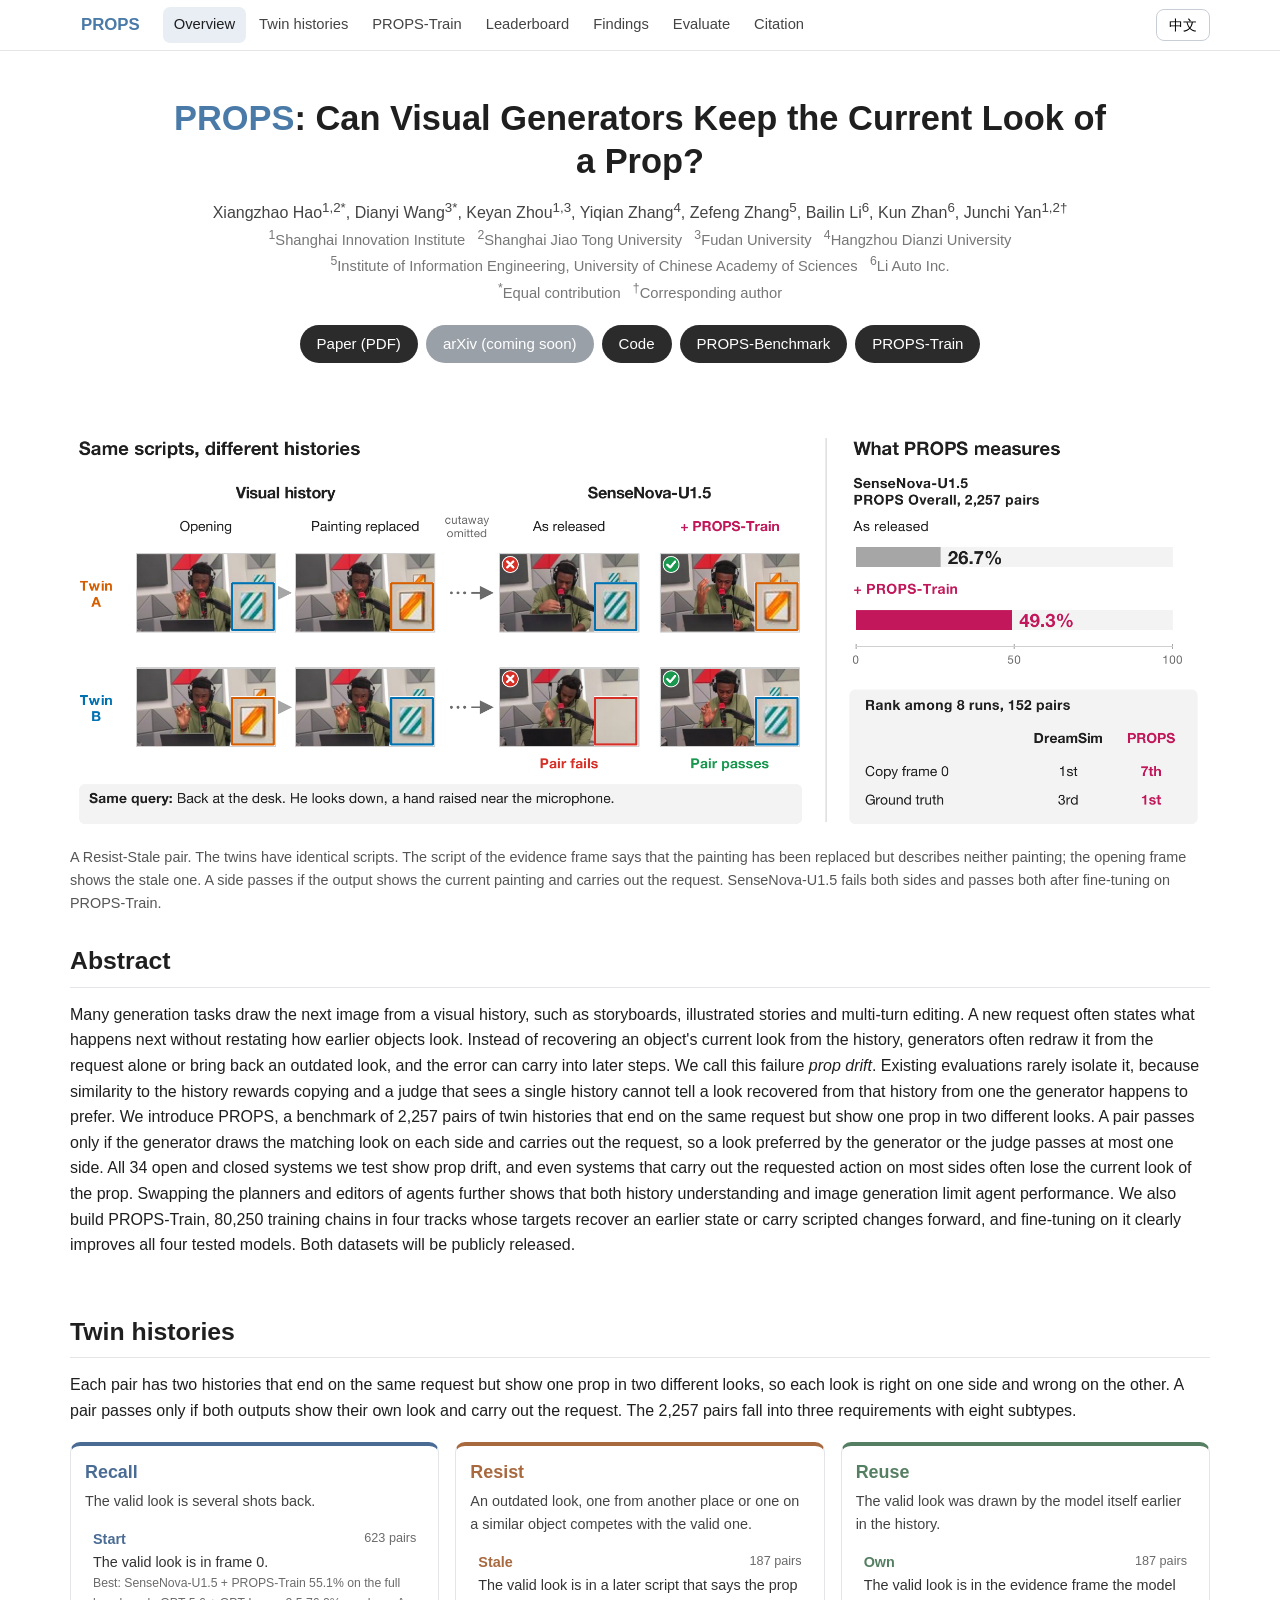
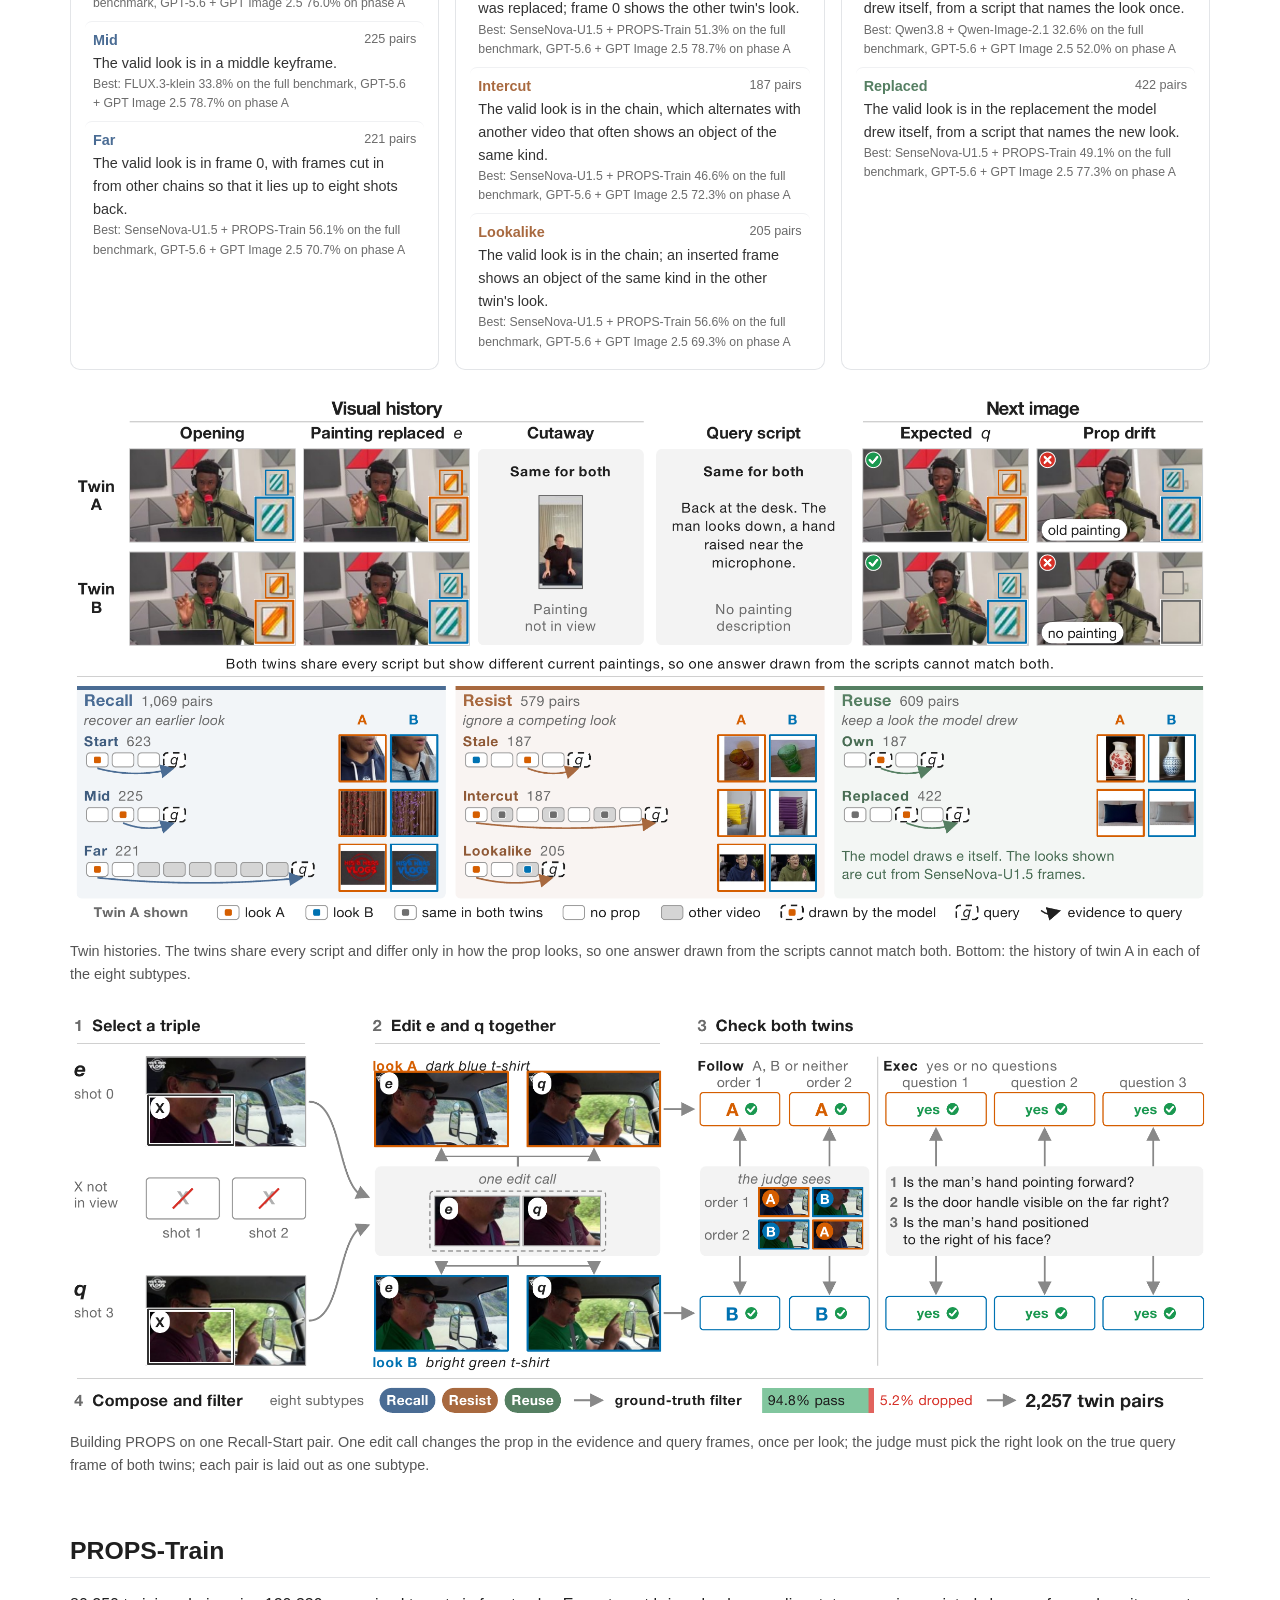
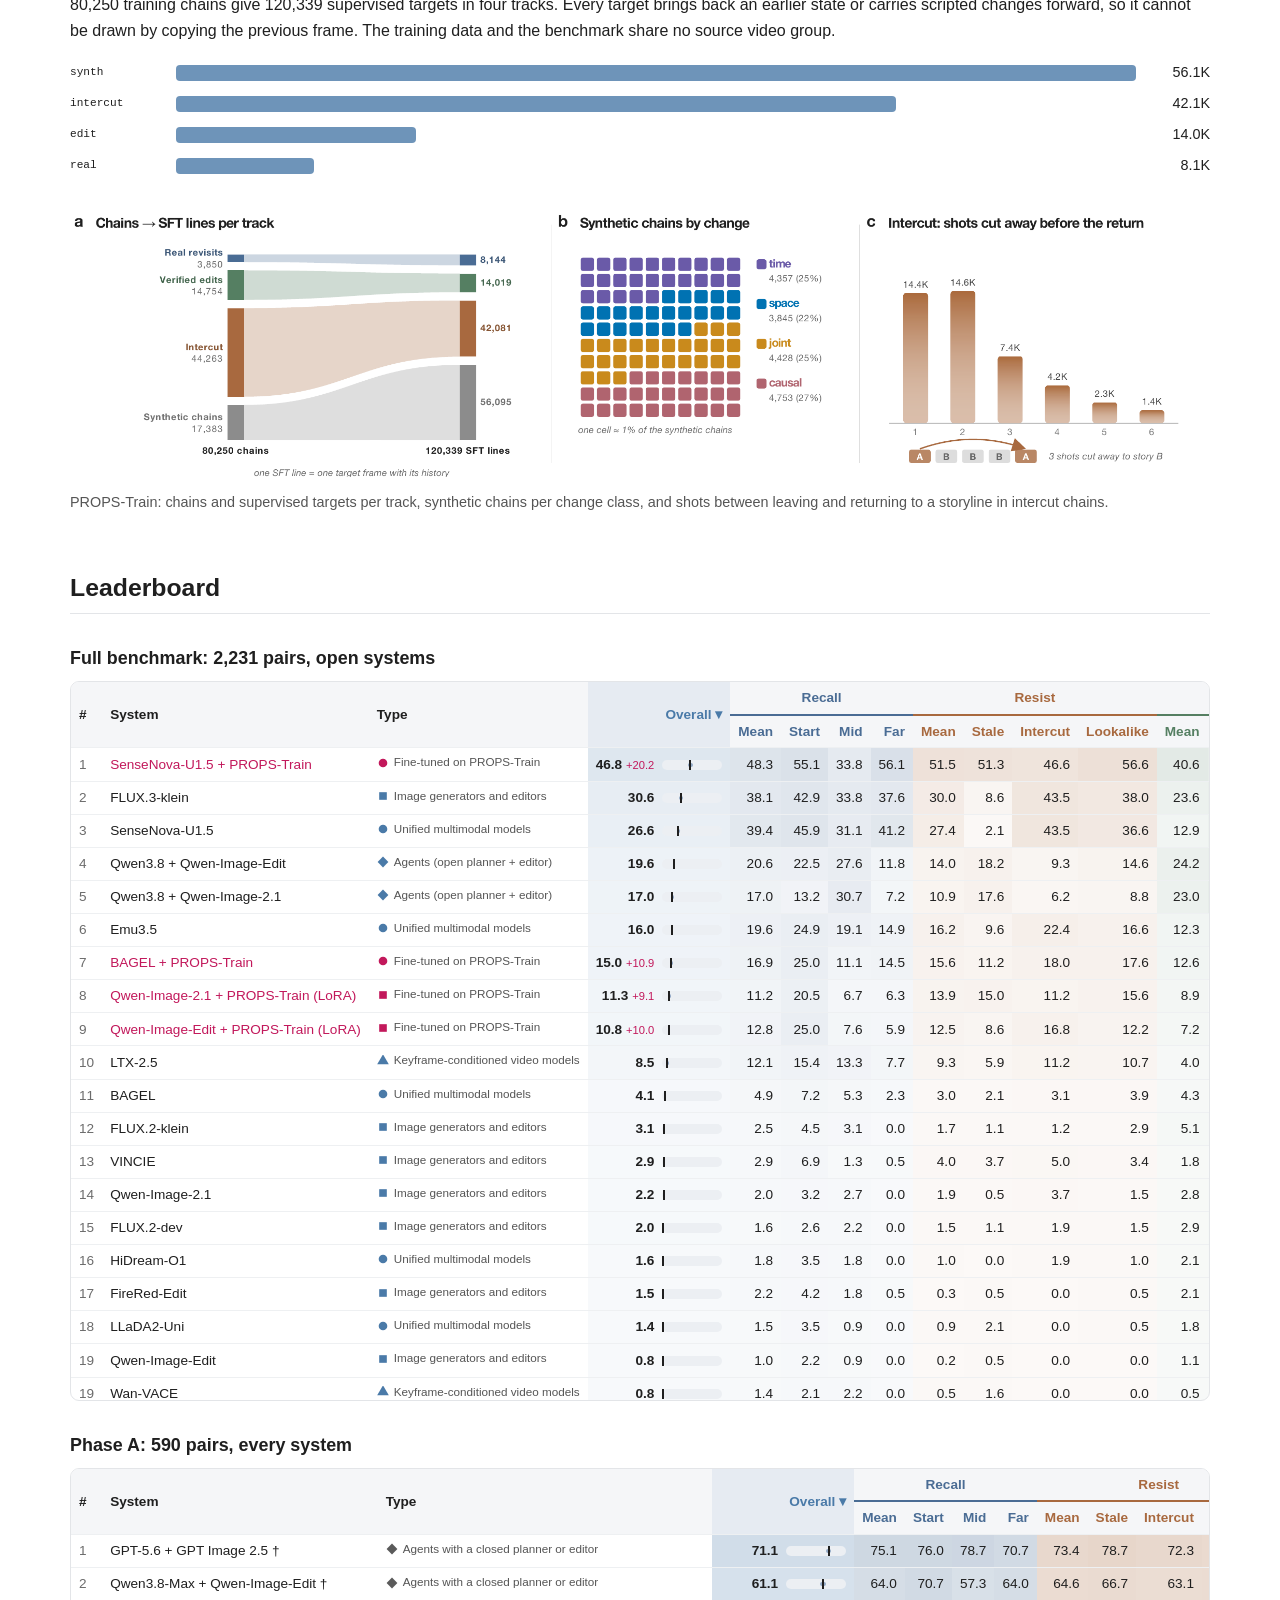
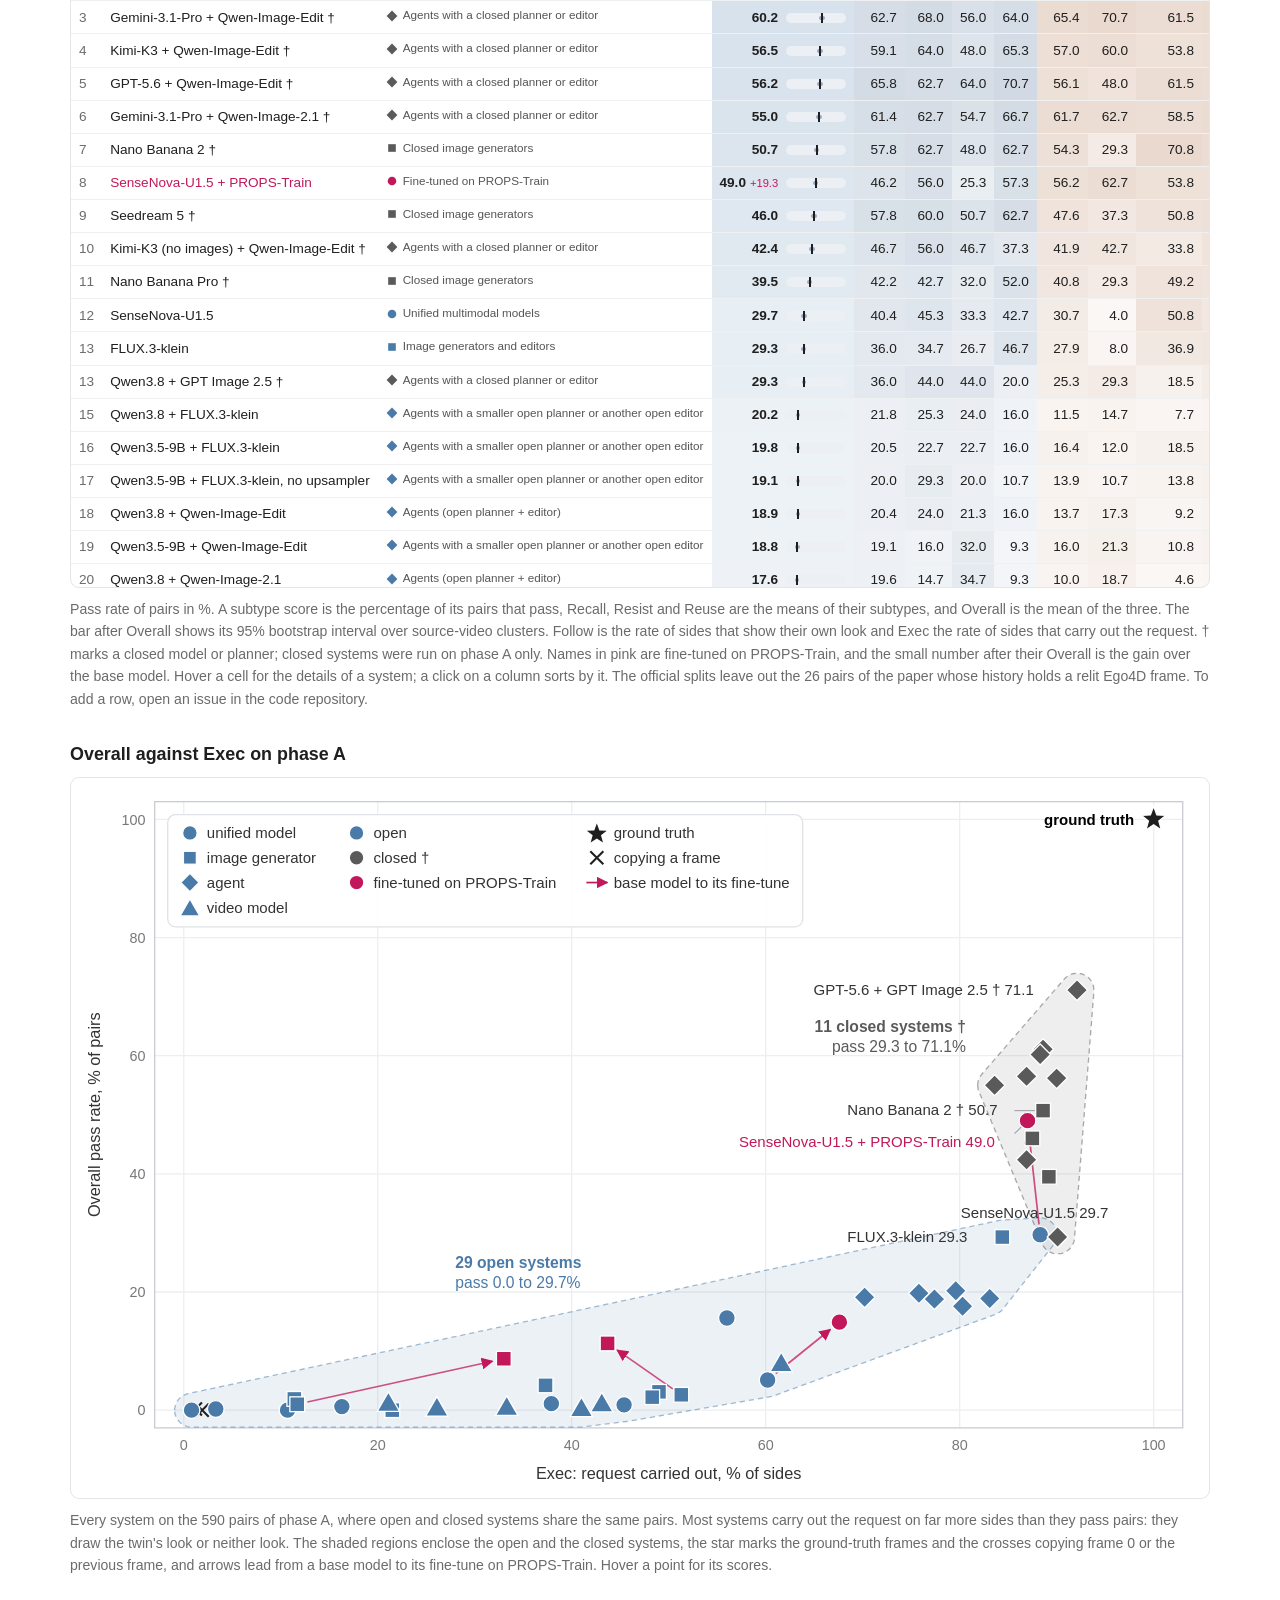
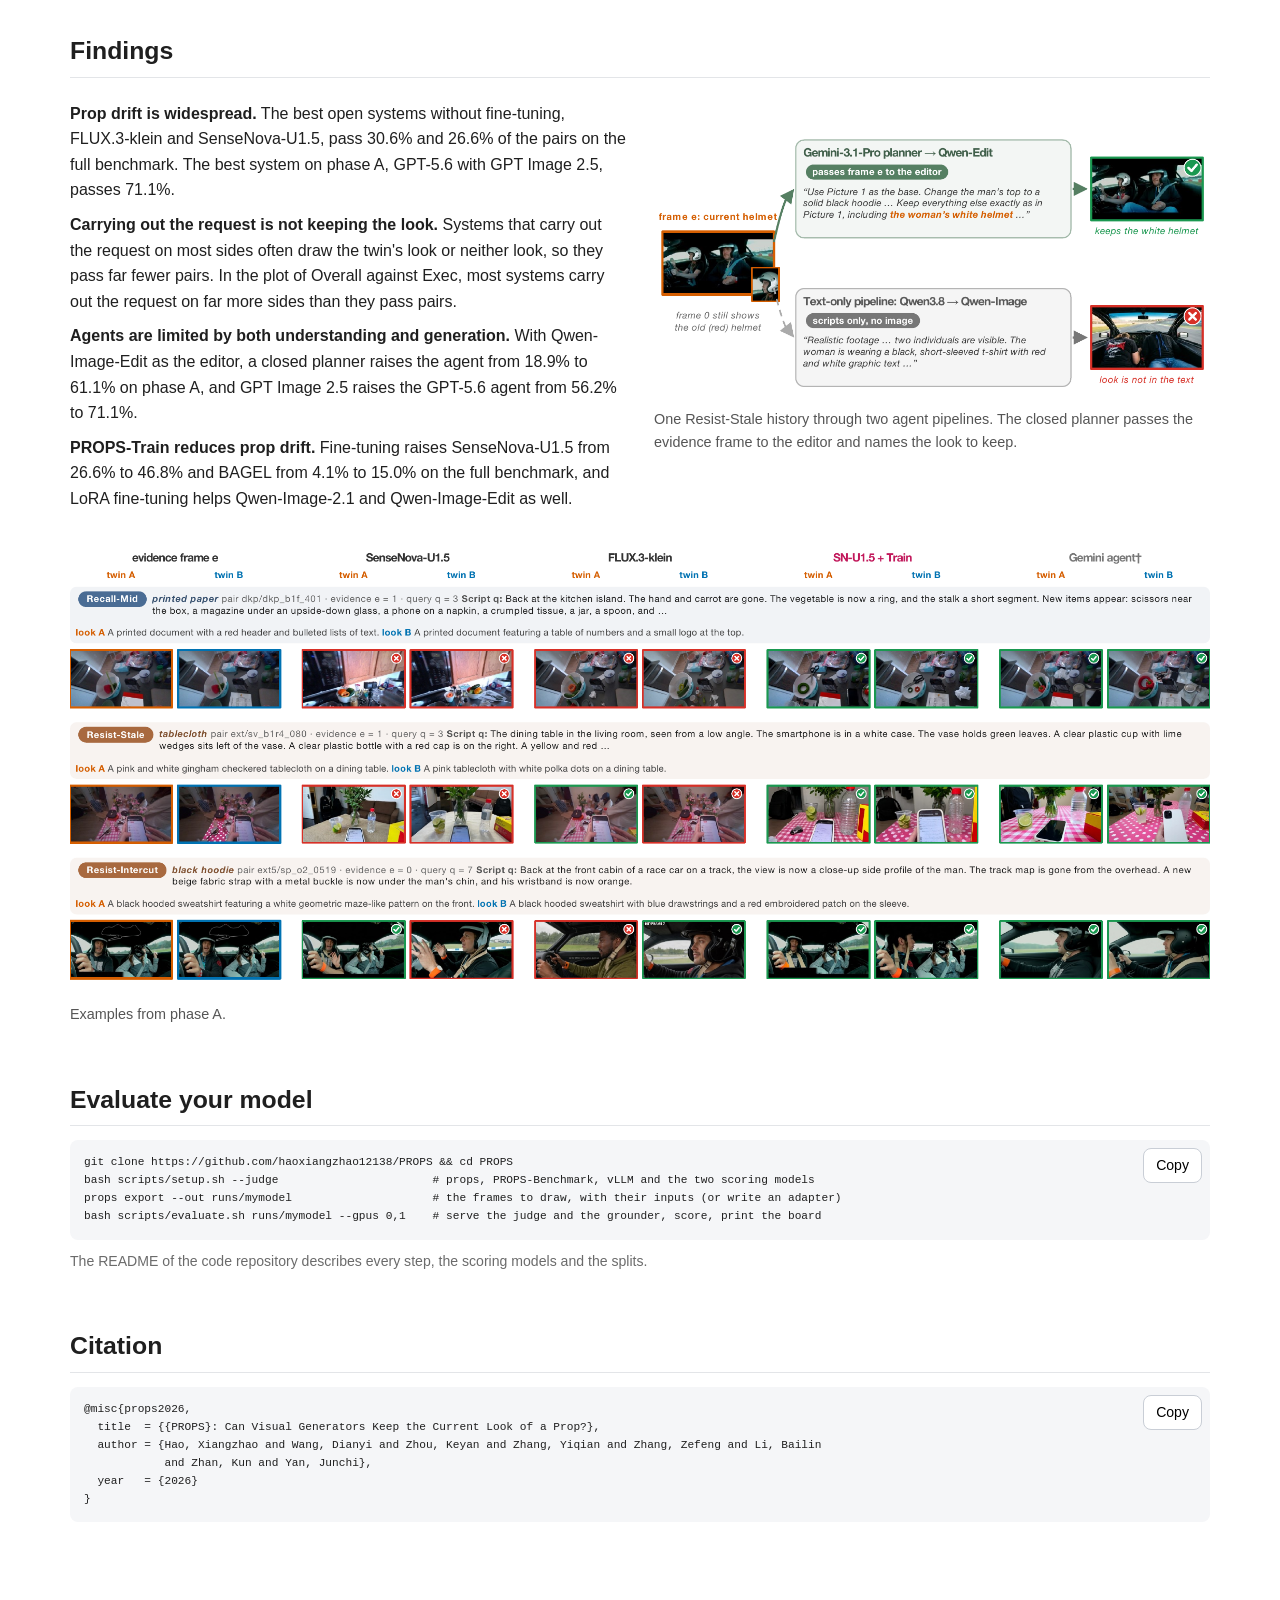
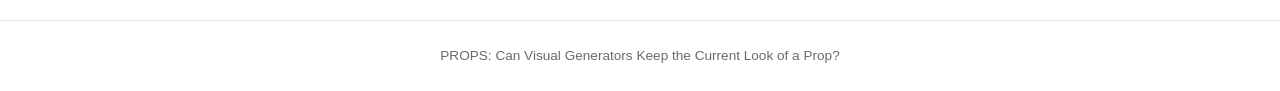
==== index.html @ daa9da6b "PROPS project page Co-Authored-By: Claude Code <noreply@anthropic.com>" ====
<!DOCTYPE html><html lang="en"><head><meta charset="utf-8">
<meta name="viewport" content="width=device-width,initial-scale=1">
<title>PROPS: Can Visual Generators Keep the Current Look of a Prop?</title>
<link rel="stylesheet" href="static/style.css"><script>try{if((localStorage.getItem('props-lang')||(navigator.language||'').slice(0,2))==='zh')document.documentElement.classList.add('zh')}catch(e){}</script></head><body>
<nav class="top"><div class="in"><a class="brand" href="#">PROPS</a><a href="#overview"><span class="en">Overview</span><span class="zh">概览</span></a><a href="#twins"><span class="en">Twin histories</span><span class="zh">孪生历史</span></a><a href="#train"><span class="en">PROPS-Train</span><span class="zh">PROPS-Train</span></a><a href="#leaderboard"><span class="en">Leaderboard</span><span class="zh">榜单</span></a><a href="#findings"><span class="en">Findings</span><span class="zh">主要发现</span></a><a href="#evaluate"><span class="en">Evaluate</span><span class="zh">评测</span></a><a href="#citation"><span class="en">Citation</span><span class="zh">引用</span></a><button class="lang" id="lang"><span class="en">中文</span><span class="zh">EN</span></button></div></nav>
<header class="hero"><h1><span>PROPS</span>: Can Visual Generators Keep the Current Look of a Prop?</h1>
<div class="zh subtitle">视觉生成器能否保持道具的当前外观？</div>
<div class="authors">Xiangzhao Hao<sup>1,2*</sup>, Dianyi Wang<sup>3*</sup>, Keyan Zhou<sup>1,3</sup>, Yiqian Zhang<sup>4</sup>, Zefeng Zhang<sup>5</sup>, Bailin Li<sup>6</sup>, Kun Zhan<sup>6</sup>, Junchi Yan<sup>1,2&dagger;</sup></div><div class="affil"><sup>1</sup>Shanghai Innovation Institute &nbsp; <sup>2</sup>Shanghai Jiao Tong University &nbsp; <sup>3</sup>Fudan University &nbsp; <sup>4</sup>Hangzhou Dianzi University<br><sup>5</sup>Institute of Information Engineering, University of Chinese Academy of Sciences &nbsp; <sup>6</sup>Li Auto Inc.<br><span class="en"><sup>*</sup>Equal contribution &nbsp; <sup>&dagger;</sup>Corresponding author</span><span class="zh"><sup>*</sup>共同一作 &nbsp; <sup>&dagger;</sup>通讯作者</span></div><div class="btns"><a href="static/PROPS_arxiv.pdf"><span class="en">Paper (PDF)</span><span class="zh">论文 (PDF)</span></a><a class="off"><span class="en">arXiv (coming soon)</span><span class="zh">arXiv（即将上线）</span></a><a href="https://github.com/haoxiangzhao12138/PROPS"><span class="en">Code</span><span class="zh">代码</span></a><a href="https://huggingface.co/datasets/CUDAOUTOFMEMORY/PROPS-Benchmark"><span class="en">PROPS-Benchmark</span><span class="zh">PROPS-Benchmark</span></a><a href="https://huggingface.co/datasets/CUDAOUTOFMEMORY/PROPS-Train"><span class="en">PROPS-Train</span><span class="zh">PROPS-Train</span></a></div></header><main>
<section id="overview"><figure><img src="static/fig1.png" alt="fig1" loading="lazy"><figcaption><span class="en">A Resist-Stale pair. The twins have identical scripts. The script of the evidence frame says that the painting has been replaced but describes neither painting; the opening frame shows the stale one. A side passes if the output shows the current painting and carries out the request. SenseNova-U1.5 fails both sides and passes both after fine-tuning on PROPS-Train.</span><span class="zh">一个 Resist-Stale 对。两条孪生历史的脚本完全相同。证据帧的脚本说画已经换了，但没有描述任何一幅画，开头帧里是旧的那幅。输出呈现当前那幅画并完成请求，这一侧才通过。SenseNova-U1.5 两侧都失败，在 PROPS-Train 上微调后两侧都通过。</span></figcaption></figure>
<h2><span class="en">Abstract</span><span class="zh">摘要</span></h2><p class="en">Many generation tasks draw the next image from a visual history, such as storyboards, illustrated stories and multi-turn editing. A new request often states what happens next without restating how earlier objects look. Instead of recovering an object&#x27;s current look from the history, generators often redraw it from the request alone or bring back an outdated look, and the error can carry into later steps. We call this failure <em>prop drift</em>. Existing evaluations rarely isolate it, because similarity to the history rewards copying and a judge that sees a single history cannot tell a look recovered from that history from one the generator happens to prefer. We introduce PROPS, a benchmark of 2,257 pairs of twin histories that end on the same request but show one prop in two different looks. A pair passes only if the generator draws the matching look on each side and carries out the request, so a look preferred by the generator or the judge passes at most one side. All 34 open and closed systems we test show prop drift, and even systems that carry out the requested action on most sides often lose the current look of the prop. Swapping the planners and editors of agents further shows that both history understanding and image generation limit agent performance. We also build PROPS-Train, 80,250 training chains in four tracks whose targets recover an earlier state or carry scripted changes forward, and fine-tuning on it clearly improves all four tested models. Both datasets will be publicly released.</p><p class="zh">许多生成任务要依据一段视觉历史画出下一张图像，例如分镜、图文故事和多轮编辑。新的请求往往只说接下来发生什么，不重述先前物体的样子。生成器常常不是从历史中找回物体的当前外观，而是只凭请求重画它，或带回一个过时的外观，错误可能延续到之后的步骤中。我们把这种失败称为 <em>prop drift</em>。现有评测很少单独考察它，因为与历史的相似度会奖励复制，而只看到一段历史的判官，无法区分从这段历史中找回的外观和生成器恰好偏好的外观。我们提出 PROPS，一个由 2,257 对孪生历史组成的基准，两条孪生历史结束于同一个请求，但把同一个道具呈现为两种不同的外观。只有生成器在每一侧都画出相应的外观并执行了请求，一对才算通过，因此生成器或判官偏好的外观最多只能通过一侧。我们测试的全部 34 个开源与闭源系统都出现了 prop drift，即使是在大多数侧上都能执行所请求动作的系统，也常常丢失道具的当前外观。替换 agent 的规划器和编辑器进一步表明，对历史的理解和图像生成都限制着 agent 的表现。我们还构建了 PROPS-Train，包含四个轨道共 80,250 条训练链，其目标要么找回先前的状态，要么把脚本写明的改动延续下去；在它上面微调使测试的四个模型都有明显提升。两个数据集都将公开发布。</p></section>
<section id="twins"><h2><span class="en">Twin histories</span><span class="zh">孪生历史</span></h2>
<p class="en">Each pair has two histories that end on the same request but show one prop in two different looks, so each
look is right on one side and wrong on the other. A pair passes only if both outputs show their own look and carry
out the request. The 2,257 pairs fall into three requirements with eight subtypes.</p><p class="zh">每一对有两条历史，它们以同一个请求结尾，但同一个道具呈现两种不同的外观，所以每种外观在一侧是对的、在另一侧是错的。只有两个输出都呈现各自的外观并完成请求，这一对才通过。这 2,257 对分属三种要求、八个子类。</p>
<div class="groups"><div class="gcard" style="--g:#4A6C94"><h3>Recall</h3><p class="en">The valid look is several shots back.</p><p class="zh">有效外观出现在好几个镜头之前。</p><div class="sub" data-k="Recall-Start"><b>Start</b><span class="n"><span class="en">623 pairs</span><span class="zh">623 对</span></span><br><span class="en">The valid look is in frame 0.</span><span class="zh">有效外观在第 0 帧。</span><span class="best"></span></div><div class="sub" data-k="Recall-Mid"><b>Mid</b><span class="n"><span class="en">225 pairs</span><span class="zh">225 对</span></span><br><span class="en">The valid look is in a middle keyframe.</span><span class="zh">有效外观在中间的一个关键帧。</span><span class="best"></span></div><div class="sub" data-k="Recall-Far"><b>Far</b><span class="n"><span class="en">221 pairs</span><span class="zh">221 对</span></span><br><span class="en">The valid look is in frame 0, with frames cut in from other chains so that it lies up to eight shots back.</span><span class="zh">有效外观在第 0 帧，中间插入了来自其他链的帧，使它最远在八个镜头之前。</span><span class="best"></span></div></div><div class="gcard" style="--g:#A8693F"><h3>Resist</h3><p class="en">An outdated look, one from another place or one on a similar object competes with the valid one.</p><p class="zh">一个过时的外观、另一个地点的外观或相似物体上的外观，与有效外观相竞争。</p><div class="sub" data-k="Resist-Stale"><b>Stale</b><span class="n"><span class="en">187 pairs</span><span class="zh">187 对</span></span><br><span class="en">The valid look is in a later script that says the prop was replaced; frame 0 shows the other twin&#x27;s look.</span><span class="zh">有效外观由后来的一条脚本给出，它说道具已被替换，而第 0 帧显示的是另一侧的外观。</span><span class="best"></span></div><div class="sub" data-k="Resist-Intercut"><b>Intercut</b><span class="n"><span class="en">187 pairs</span><span class="zh">187 对</span></span><br><span class="en">The valid look is in the chain, which alternates with another video that often shows an object of the same kind.</span><span class="zh">有效外观在本链中，本链与另一段视频交替出现，那段视频里常有同类物体。</span><span class="best"></span></div><div class="sub" data-k="Resist-Lookalike"><b>Lookalike</b><span class="n"><span class="en">205 pairs</span><span class="zh">205 对</span></span><br><span class="en">The valid look is in the chain; an inserted frame shows an object of the same kind in the other twin&#x27;s look.</span><span class="zh">有效外观在本链中，插入的一帧里有一个同类物体，呈现的是另一侧的外观。</span><span class="best"></span></div></div><div class="gcard" style="--g:#557F62"><h3>Reuse</h3><p class="en">The valid look was drawn by the model itself earlier in the history.</p><p class="zh">有效外观是模型自己在历史中较早画出的。</p><div class="sub" data-k="Reuse-Own"><b>Own</b><span class="n"><span class="en">187 pairs</span><span class="zh">187 对</span></span><br><span class="en">The valid look is in the evidence frame the model drew itself, from a script that names the look once.</span><span class="zh">有效外观在模型自己画的证据帧里，脚本只提到这个外观一次。</span><span class="best"></span></div><div class="sub" data-k="Reuse-Replaced"><b>Replaced</b><span class="n"><span class="en">422 pairs</span><span class="zh">422 对</span></span><br><span class="en">The valid look is in the replacement the model drew itself, from a script that names the new look.</span><span class="zh">有效外观在模型自己画出的替换物里，脚本写明了新外观。</span><span class="best"></span></div></div></div><figure><img src="static/method.png" alt="method" loading="lazy"><figcaption><span class="en">Twin histories. The twins share every script and differ only in how the prop looks, so one answer drawn from the scripts cannot match both. Bottom: the history of twin A in each of the eight subtypes.</span><span class="zh">孪生历史。两条孪生历史的脚本完全相同，只有道具的外观不同，所以只凭脚本画出的同一个答案不可能同时对上两侧。下方：八个子类中孪生 A 的历史。</span></figcaption></figure><figure><img src="static/pipeline.png" alt="pipeline" loading="lazy"><figcaption><span class="en">Building PROPS on one Recall-Start pair. One edit call changes the prop in the evidence and query frames, once per look; the judge must pick the right look on the true query frame of both twins; each pair is laid out as one subtype.</span><span class="zh">在一个 Recall-Start 对上构建 PROPS。一次编辑调用同时改变证据帧和查询帧里的道具，每种外观各做一次。判官必须在两条孪生历史的真值查询帧上都选对外观。每一对按一个子类排布。</span></figcaption></figure></section>
<section id="train"><h2><span class="en">PROPS-Train</span><span class="zh">PROPS-Train</span></h2>
<p class="en">80,250 training chains give 120,339 supervised targets in four tracks. Every target brings back an earlier
state or carries scripted changes forward, so it cannot be drawn by copying the previous frame. The training data
and the benchmark share no source video group.</p><p class="zh">80,250 条训练链给出四个轨道中的 120,339 个监督目标。每个目标都要带回先前的状态，或把脚本写明的改动延续下去，所以无法靠复制前一帧画出来。训练数据与基准不共用任何来源视频组。</p>
<div class="tracks"><div class="trk" data-tip="&lt;b&gt;synth&lt;/b&gt;: synthetic chains with two to five changes in time, space or cause&lt;br&gt;56.1K targets, 47% of the training set" data-tip-zh="&lt;b&gt;synth&lt;/b&gt;：在时间、空间或因果上有二到五处变化的合成链&lt;br&gt;56.1K 个目标，占训练集的 47%"><code>synth</code><div><div class="bar" style="width:100.0%"></div></div><span class="v">56.1K</span></div><div class="trk" data-tip="&lt;b&gt;intercut&lt;/b&gt;: a return to chain A after one to six shots of chain B&lt;br&gt;42.1K targets, 35% of the training set" data-tip-zh="&lt;b&gt;intercut&lt;/b&gt;：在链 B 的一到六个镜头之后回到链 A&lt;br&gt;42.1K 个目标，占训练集的 35%"><code>intercut</code><div><div class="bar" style="width:75.0%"></div></div><span class="v">42.1K</span></div><div class="trk" data-tip="&lt;b&gt;edit&lt;/b&gt;: one scripted change per step, with everything else kept&lt;br&gt;14.0K targets, 12% of the training set" data-tip-zh="&lt;b&gt;edit&lt;/b&gt;：每步一处脚本写明的改动，其余一切保持不变&lt;br&gt;14.0K 个目标，占训练集的 12%"><code>edit</code><div><div class="bar" style="width:25.0%"></div></div><span class="v">14.0K</span></div><div class="trk" data-tip="&lt;b&gt;real&lt;/b&gt;: the camera returns to an earlier place in a real video&lt;br&gt;8.1K targets, 7% of the training set" data-tip-zh="&lt;b&gt;real&lt;/b&gt;：真实视频中镜头回到先前的地点&lt;br&gt;8.1K 个目标，占训练集的 7%"><code>real</code><div><div class="bar" style="width:14.4%"></div></div><span class="v">8.1K</span></div></div><figure><img src="static/train.png" alt="train" loading="lazy"><figcaption><span class="en">PROPS-Train: chains and supervised targets per track, synthetic chains per change class, and shots between leaving and returning to a storyline in intercut chains.</span><span class="zh">PROPS-Train：每个轨道的链数和监督目标数、每类变化的合成链数，以及交切链中离开一条故事线到回到它之间的镜头数。</span></figcaption></figure></section>
<section id="leaderboard"><h2><span class="en">Leaderboard</span><span class="zh">榜单</span></h2>
<h3><span class="en">Full benchmark: 2,231 pairs, open systems</span><span class="zh">完整基准：2,231 对，开源系统</span></h3>
<div class="lb"><table class="board" id="lb_full"></table></div>
<h3><span class="en">Phase A: 590 pairs, every system</span><span class="zh">Phase A：590 对，全部系统</span></h3>
<div class="lb"><table class="board" id="lb_phase_a"></table></div>
<p class="en" style="color:var(--mid);font-size:.88em">Pass rate of pairs in %. A subtype score is the percentage of its pairs that pass, Recall, Resist and
Reuse are the means of their subtypes, and Overall is the mean of the three. The bar after Overall shows its 95%
bootstrap interval over source-video clusters. Follow is the rate of sides that show their own look and Exec the rate
of sides that carry out the request. † marks a closed model or planner; closed systems were run on phase A only.
Names in pink are fine-tuned on PROPS-Train, and the small number after their Overall is the gain over the base
model. Hover a cell for the details of a system; a click on a column sorts by it. The official splits leave out the
26 pairs of the paper whose history holds a relit Ego4D frame. To add a row, open an issue in the code repository.</p><p class="zh" style="color:var(--mid);font-size:.88em">对的通过率，单位 %。子类分数是该子类中通过的对所占的百分比，Recall、Resist 和 Reuse 是各自子类的均值，Overall 是这三者的均值。Overall 后面的小条表示它在来源视频簇上做 bootstrap 得到的 95% 区间。Follow 是呈现自身外观的侧所占比例，Exec 是完成请求的侧所占比例。† 表示闭源模型或闭源规划器，闭源系统只在 phase A 上运行。粉色名称是在 PROPS-Train 上微调的模型，Overall 后面的小数字是相对基础模型的提升。鼠标悬停在单元格上可以看该系统的详细分数，点击列名可以按该列排序。官方划分去掉了论文中历史里含重新打光 Ego4D 帧的 26 对。如需添加一行，请在代码仓库提 issue。</p>
<h3><span class="en">Overall against Exec on phase A</span><span class="zh">phase A 上的 Overall 与 Exec</span></h3>
<div class="chart"><svg id="sc" viewBox="0 0 860 540"></svg></div>
<p class="en" style="color:var(--mid);font-size:.88em">Every system on the 590 pairs of phase A, where open and closed systems share the same pairs. Most
systems carry out the request on far more sides than they pass pairs: they draw the twin's look or neither look. The
shaded regions enclose the open and the closed systems, the star marks the ground-truth frames and the crosses
copying frame 0 or the previous frame, and arrows lead from a base model to its fine-tune on PROPS-Train. Hover a
point for its scores.</p><p class="zh" style="color:var(--mid);font-size:.88em">phase A 的 590 对上的全部系统，开源和闭源系统在这些对上可以直接比较。大多数系统完成请求的侧远多于它们通过的对：它们画出了另一侧的外观，或两种外观都没画出。阴影区域分别圈出开源系统和闭源系统，星号表示真值帧，叉号表示复制第 0 帧或复制前一帧，箭头从基础模型指向它在 PROPS-Train 上的微调版本。鼠标悬停在点上可以看分数。</p></section>
<section id="findings"><h2><span class="en">Findings</span><span class="zh">主要发现</span></h2>
<div class="row"><div class="find"><p><span class="en"><b>Prop drift is widespread.</b> The best open systems without fine-tuning, FLUX.3-klein and SenseNova-U1.5, pass 30.6% and 26.6% of the pairs on the full benchmark. The best system on phase A, GPT-5.6 with GPT Image 2.5, passes 71.1%.</span><span class="zh"><b>Prop drift 普遍存在。</b> 未经微调的最强开源系统 FLUX.3-klein 和 SenseNova-U1.5 在完整基准上分别通过 30.6% 和 26.6% 的对。phase A 上最强的系统 GPT-5.6 + GPT Image 2.5 通过 71.1%。</span></p><p><span class="en"><b>Carrying out the request is not keeping the look.</b> Systems that carry out the request on most sides often draw the twin&#x27;s look or neither look, so they pass far fewer pairs. In the plot of Overall against Exec, most systems carry out the request on far more sides than they pass pairs.</span><span class="zh"><b>完成请求不等于保持外观。</b> 能完成大多数请求的系统，常常画出另一侧的外观或两种外观都没画出，因此通过的对要少得多。在 Overall 对 Exec 的散点图里，大多数系统完成请求的侧远多于它们通过的对。</span></p><p><span class="en"><b>Agents are limited by both understanding and generation.</b> With Qwen-Image-Edit as the editor, a closed planner raises the agent from 18.9% to 61.1% on phase A, and GPT Image 2.5 raises the GPT-5.6 agent from 56.2% to 71.1%.</span><span class="zh"><b>Agent 同时受理解和生成两方面的限制。</b> 以 Qwen-Image-Edit 为编辑器时，换成闭源规划器可使 agent 在 phase A 上从 18.9% 升到 61.1%，而换用 GPT Image 2.5 可使 GPT-5.6 agent 从 56.2% 升到 71.1%。</span></p><p><span class="en"><b>PROPS-Train reduces prop drift.</b> Fine-tuning raises SenseNova-U1.5 from 26.6% to 46.8% and BAGEL from 4.1% to 15.0% on the full benchmark, and LoRA fine-tuning helps Qwen-Image-2.1 and Qwen-Image-Edit as well.</span><span class="zh"><b>PROPS-Train 减轻了 prop drift。</b> 在完整基准上，微调使 SenseNova-U1.5 从 26.6% 升到 46.8%，使 BAGEL 从 4.1% 升到 15.0%，LoRA 微调同样提升了 Qwen-Image-2.1 和 Qwen-Image-Edit。</span></p></div><figure><img src="static/agents.png" alt="agents" loading="lazy"><figcaption><span class="en">One Resist-Stale history through two agent pipelines. The closed planner passes the evidence frame to the editor and names the look to keep.</span><span class="zh">同一条 Resist-Stale 历史经过两种 agent 流水线。闭源规划器把证据帧交给编辑器，并写明要保留的外观。</span></figcaption></figure></div><figure><img src="static/qual.png" alt="qual" loading="lazy"><figcaption><span class="en">Examples from phase A.</span><span class="zh">phase A 上的示例。</span></figcaption></figure></section>
<section id="evaluate"><h2><span class="en">Evaluate your model</span><span class="zh">评测你的模型</span></h2><div class="code"><button class="act"><span class="en">Copy</span><span class="zh">复制</span></button><pre>git clone https://github.com/haoxiangzhao12138/PROPS &amp;&amp; cd PROPS
bash scripts/setup.sh --judge                       # props, PROPS-Benchmark, vLLM and the two scoring models
props export --out runs/mymodel                     # the frames to draw, with their inputs (or write an adapter)
bash scripts/evaluate.sh runs/mymodel --gpus 0,1    # serve the judge and the grounder, score, print the board</pre></div>
<p class="en" style="color:var(--mid);font-size:.88em">The README of the code repository describes every step, the scoring models and the splits.</p><p class="zh" style="color:var(--mid);font-size:.88em">代码仓库的 README 介绍了每一步、两个打分模型和各个划分。</p></section>
<section id="citation"><h2><span class="en">Citation</span><span class="zh">引用</span></h2><div class="code"><button class="act"><span class="en">Copy</span><span class="zh">复制</span></button><pre>@misc{props2026,
  title  = {{PROPS}: Can Visual Generators Keep the Current Look of a Prop?},
  author = {Hao, Xiangzhao and Wang, Dianyi and Zhou, Keyan and Zhang, Yiqian and Zhang, Zefeng and Li, Bailin
            and Zhan, Kun and Yan, Junchi},
  year   = {2026}
}</pre></div></section></main>
<footer>PROPS: Can Visual Generators Keep the Current Look of a Prop?</footer>
<div id="tip"></div><div class="lightbox" id="lightbox"><img alt=""></div>
<script type="application/json" id="props-data">{"metrics":[{"k":"Overall","short":"Overall","group":"","axis":"Overall pass rate, % of pairs","desc":"Mean of Recall, Resist and Reuse. A pair passes only if both twins show their own look of the prop and carry out the request.","desc_zh":"Recall、Resist 和 Reuse 的均值。一对只有在两侧都呈现各自的道具外观并完成请求时才通过。","axis_zh":"Overall 通过率，对的百分比"},{"k":"Recall","short":"Recall","group":"Recall","axis":"Recall, % of pairs that pass","axis_zh":"Recall，通过的对的百分比","desc":"Mean of Start, Mid and Far: the valid look is several shots back.","desc_zh":"Start、Mid 和 Far 的均值：有效外观出现在好几个镜头之前。"},{"k":"Recall-Start","short":"Start","group":"Recall","axis":"Recall-Start, % of pairs that pass","axis_zh":"Recall-Start，通过的对的百分比","desc":"623 pairs. The valid look is in frame 0.","desc_zh":"623 对。有效外观在第 0 帧。"},{"k":"Recall-Mid","short":"Mid","group":"Recall","axis":"Recall-Mid, % of pairs that pass","axis_zh":"Recall-Mid，通过的对的百分比","desc":"225 pairs. The valid look is in a middle keyframe.","desc_zh":"225 对。有效外观在中间的一个关键帧。"},{"k":"Recall-Far","short":"Far","group":"Recall","axis":"Recall-Far, % of pairs that pass","axis_zh":"Recall-Far，通过的对的百分比","desc":"221 pairs. The valid look is in frame 0, with frames cut in from other chains so that it lies up to eight shots back.","desc_zh":"221 对。有效外观在第 0 帧，中间插入了来自其他链的帧，使它最远在八个镜头之前。"},{"k":"Resist","short":"Resist","group":"Resist","axis":"Resist, % of pairs that pass","axis_zh":"Resist，通过的对的百分比","desc":"Mean of Stale, Intercut and Lookalike: an outdated look, one from another place or one on a similar object competes with the valid one.","desc_zh":"Stale、Intercut 和 Lookalike 的均值：一个过时的外观、另一个地点的外观或相似物体上的外观，与有效外观相竞争。"},{"k":"Resist-Stale","short":"Stale","group":"Resist","axis":"Resist-Stale, % of pairs that pass","axis_zh":"Resist-Stale，通过的对的百分比","desc":"187 pairs. The valid look is in a later script that says the prop was replaced; frame 0 shows the other twin's look.","desc_zh":"187 对。有效外观由后来的一条脚本给出，它说道具已被替换，而第 0 帧显示的是另一侧的外观。"},{"k":"Resist-Intercut","short":"Intercut","group":"Resist","axis":"Resist-Intercut, % of pairs that pass","axis_zh":"Resist-Intercut，通过的对的百分比","desc":"187 pairs. The valid look is in the chain, which alternates with another video that often shows an object of the same kind.","desc_zh":"187 对。有效外观在本链中，本链与另一段视频交替出现，那段视频里常有同类物体。"},{"k":"Resist-Lookalike","short":"Lookalike","group":"Resist","axis":"Resist-Lookalike, % of pairs that pass","axis_zh":"Resist-Lookalike，通过的对的百分比","desc":"205 pairs. The valid look is in the chain; an inserted frame shows an object of the same kind in the other twin's look.","desc_zh":"205 对。有效外观在本链中，插入的一帧里有一个同类物体，呈现的是另一侧的外观。"},{"k":"Reuse","short":"Reuse","group":"Reuse","axis":"Reuse, % of pairs that pass","axis_zh":"Reuse，通过的对的百分比","desc":"Mean of Own and Replaced: the valid look was drawn by the model itself earlier in the history.","desc_zh":"Own 和 Replaced 的均值：有效外观是模型自己在历史中较早画出的。"},{"k":"Reuse-Own","short":"Own","group":"Reuse","axis":"Reuse-Own, % of pairs that pass","axis_zh":"Reuse-Own，通过的对的百分比","desc":"187 pairs. The valid look is in the evidence frame the model drew itself, from a script that names the look once.","desc_zh":"187 对。有效外观在模型自己画的证据帧里，脚本只提到这个外观一次。"},{"k":"Reuse-Replaced","short":"Replaced","group":"Reuse","axis":"Reuse-Replaced, % of pairs that pass","axis_zh":"Reuse-Replaced，通过的对的百分比","desc":"422 pairs. The valid look is in the replacement the model drew itself, from a script that names the new look.","desc_zh":"422 对。有效外观在模型自己画出的替换物里，脚本写明了新外观。"},{"k":"Follow","short":"Follow","group":"Diagnostic","axis":"Follow: own look shown, % of sides","desc":"Share of sides whose output shows its own look of the prop. A diagnostic, not part of Overall.","desc_zh":"输出呈现自己那一侧道具外观的侧所占比例。诊断指标，不计入 Overall。","axis_zh":"Follow：呈现自身外观，侧的百分比"},{"k":"Exec","short":"Exec","group":"Diagnostic","axis":"Exec: request carried out, % of sides","desc":"Share of sides whose output carries out the scripted request. A diagnostic, not part of Overall.","desc_zh":"输出完成了脚本请求的侧所占比例。诊断指标，不计入 Overall。","axis_zh":"Exec：完成请求，侧的百分比"}],"groups":[["Recall",["Recall-Start","Recall-Mid","Recall-Far"]],["Resist",["Resist-Stale","Resist-Intercut","Resist-Lookalike"]],["Reuse",["Reuse-Own","Reuse-Replaced"]]],"families":{"umm":"Unified multimodal models","image":"Image generators and editors","agent":"Agents (open planner + editor)","video":"Keyframe-conditioned video models","closed":"Closed image generators","closed_agent":"Agents with a closed planner or editor","small_agent":"Agents with a smaller open planner or another open editor","train":"Fine-tuned on PROPS-Train"},"pairs":{"full":2231,"phase_a":590,"paper":2257,"paper_a":600},"splits":{"full":[{"name":"SenseNova-U1.5","family":"umm","kind":"Unified multimodal models","kind_zh":"统一多模态模型","v":{"Overall":26.6,"Recall":39.4,"Recall-Start":45.9,"Recall-Mid":31.1,"Recall-Far":41.2,"Resist":27.4,"Resist-Stale":2.1,"Resist-Intercut":43.5,"Resist-Lookalike":36.6,"Reuse":12.9,"Reuse-Own":23.5,"Reuse-Replaced":2.4,"Follow":46.0,"Exec":87.8},"ci":[23.9,29.3],"unscored":0,"closed":false,"ours":false,"base":null,"shape":"o","color":"open"},{"name":"Emu3.5","family":"umm","kind":"Unified multimodal models","kind_zh":"统一多模态模型","v":{"Overall":16.0,"Recall":19.6,"Recall-Start":24.9,"Recall-Mid":19.1,"Recall-Far":14.9,"Resist":16.2,"Resist-Stale":9.6,"Resist-Intercut":22.4,"Resist-Lookalike":16.6,"Reuse":12.3,"Reuse-Own":12.3,"Reuse-Replaced":12.3,"Follow":55.3,"Exec":57.0},"ci":[13.8,18.6],"unscored":1,"closed":false,"ours":false,"base":null,"shape":"o","color":"open"},{"name":"BAGEL","family":"umm","kind":"Unified multimodal models","kind_zh":"统一多模态模型","v":{"Overall":4.1,"Recall":4.9,"Recall-Start":7.2,"Recall-Mid":5.3,"Recall-Far":2.3,"Resist":3.0,"Resist-Stale":2.1,"Resist-Intercut":3.1,"Resist-Lookalike":3.9,"Reuse":4.3,"Reuse-Own":2.7,"Reuse-Replaced":5.9,"Follow":21.6,"Exec":60.5},"ci":[3.2,5.1],"unscored":0,"closed":false,"ours":false,"base":null,"shape":"o","color":"open"},{"name":"HiDream-O1","family":"umm","kind":"Unified multimodal models","kind_zh":"统一多模态模型","v":{"Overall":1.6,"Recall":1.8,"Recall-Start":3.5,"Recall-Mid":1.8,"Recall-Far":0.0,"Resist":1.0,"Resist-Stale":0.0,"Resist-Intercut":1.9,"Resist-Lookalike":1.0,"Reuse":2.1,"Reuse-Own":3.7,"Reuse-Replaced":0.5,"Follow":10.6,"Exec":40.1},"ci":[1.0,2.3],"unscored":0,"closed":false,"ours":false,"base":null,"shape":"o","color":"open"},{"name":"LLaDA2-Uni","family":"umm","kind":"Unified multimodal models","kind_zh":"统一多模态模型","v":{"Overall":1.4,"Recall":1.5,"Recall-Start":3.5,"Recall-Mid":0.9,"Recall-Far":0.0,"Resist":0.9,"Resist-Stale":2.1,"Resist-Intercut":0.0,"Resist-Lookalike":0.5,"Reuse":1.8,"Reuse-Own":1.6,"Reuse-Replaced":1.9,"Follow":11.3,"Exec":49.4},"ci":[0.8,2.0],"unscored":6,"closed":false,"ours":false,"base":null,"shape":"o","color":"open"},{"name":"OmniGen2","family":"umm","kind":"Unified multimodal models","kind_zh":"统一多模态模型","v":{"Overall":0.7,"Recall":0.3,"Recall-Start":0.5,"Recall-Mid":0.4,"Recall-Far":0.0,"Resist":1.2,"Resist-Stale":3.2,"Resist-Intercut":0.0,"Resist-Lookalike":0.5,"Reuse":0.5,"Reuse-Own":0.5,"Reuse-Replaced":0.5,"Follow":13.6,"Exec":17.2},"ci":[0.3,1.1],"unscored":5,"closed":false,"ours":false,"base":null,"shape":"o","color":"open"},{"name":"Lumina-DiMOO","family":"umm","kind":"Unified multimodal models","kind_zh":"统一多模态模型","v":{"Overall":0.1,"Recall":0.2,"Recall-Start":0.5,"Recall-Mid":0.0,"Recall-Far":0.0,"Resist":0.2,"Resist-Stale":0.0,"Resist-Intercut":0.6,"Resist-Lookalike":0.0,"Reuse":0.0,"Reuse-Own":0.0,"Reuse-Replaced":0.0,"Follow":14.0,"Exec":2.9},"ci":[0.0,0.3],"unscored":2,"closed":false,"ours":false,"base":null,"shape":"o","color":"open"},{"name":"Janus-Pro","family":"umm","kind":"Unified multimodal models","kind_zh":"统一多模态模型","v":{"Overall":0.0,"Recall":0.0,"Recall-Start":0.0,"Recall-Mid":0.0,"Recall-Far":0.0,"Resist":0.0,"Resist-Stale":0.0,"Resist-Intercut":0.0,"Resist-Lookalike":0.0,"Reuse":0.0,"Reuse-Own":0.0,"Reuse-Replaced":0.0,"Follow":1.0,"Exec":1.4},"ci":[0.0,0.0],"unscored":7,"closed":false,"ours":false,"base":null,"shape":"o","color":"open"},{"name":"Show-o2","family":"umm","kind":"Unified multimodal models","kind_zh":"统一多模态模型","v":{"Overall":0.0,"Recall":0.0,"Recall-Start":0.0,"Recall-Mid":0.0,"Recall-Far":0.0,"Resist":0.0,"Resist-Stale":0.0,"Resist-Intercut":0.0,"Resist-Lookalike":0.0,"Reuse":0.0,"Reuse-Own":0.0,"Reuse-Replaced":0.0,"Follow":1.4,"Exec":12.0},"ci":[0.0,0.0],"unscored":0,"closed":false,"ours":false,"base":null,"shape":"o","color":"open"},{"name":"FLUX.3-klein","family":"image","kind":"Image generators and editors","kind_zh":"图像生成与编辑模型","v":{"Overall":30.6,"Recall":38.1,"Recall-Start":42.9,"Recall-Mid":33.8,"Recall-Far":37.6,"Resist":30.0,"Resist-Stale":8.6,"Resist-Intercut":43.5,"Resist-Lookalike":38.0,"Reuse":23.6,"Reuse-Own":29.4,"Reuse-Replaced":17.8,"Follow":55.0,"Exec":84.2},"ci":[27.3,33.9],"unscored":2,"closed":false,"ours":false,"base":null,"shape":"s","color":"open"},{"name":"FLUX.2-klein","family":"image","kind":"Image generators and editors","kind_zh":"图像生成与编辑模型","v":{"Overall":3.1,"Recall":2.5,"Recall-Start":4.5,"Recall-Mid":3.1,"Recall-Far":0.0,"Resist":1.7,"Resist-Stale":1.1,"Resist-Intercut":1.2,"Resist-Lookalike":2.9,"Reuse":5.1,"Reuse-Own":5.9,"Reuse-Replaced":4.3,"Follow":16.4,"Exec":49.6},"ci":[2.3,4.1],"unscored":0,"closed":false,"ours":false,"base":null,"shape":"s","color":"open"},{"name":"VINCIE","family":"image","kind":"Image generators and editors","kind_zh":"图像生成与编辑模型","v":{"Overall":2.9,"Recall":2.9,"Recall-Start":6.9,"Recall-Mid":1.3,"Recall-Far":0.5,"Resist":4.0,"Resist-Stale":3.7,"Resist-Intercut":5.0,"Resist-Lookalike":3.4,"Reuse":1.8,"Reuse-Own":0.5,"Reuse-Replaced":3.1,"Follow":18.9,"Exec":41.0},"ci":[2.1,3.9],"unscored":4,"closed":false,"ours":false,"base":null,"shape":"s","color":"open"},{"name":"Qwen-Image-2.1","family":"image","kind":"Image generators and editors","kind_zh":"图像生成与编辑模型","v":{"Overall":2.2,"Recall":2.0,"Recall-Start":3.2,"Recall-Mid":2.7,"Recall-Far":0.0,"Resist":1.9,"Resist-Stale":0.5,"Resist-Intercut":3.7,"Resist-Lookalike":1.5,"Reuse":2.8,"Reuse-Own":4.3,"Reuse-Replaced":1.4,"Follow":11.5,"Exec":51.7},"ci":[1.5,3.1],"unscored":8,"closed":false,"ours":false,"base":null,"shape":"s","color":"open"},{"name":"FLUX.2-dev","family":"image","kind":"Image generators and editors","kind_zh":"图像生成与编辑模型","v":{"Overall":2.0,"Recall":1.6,"Recall-Start":2.6,"Recall-Mid":2.2,"Recall-Far":0.0,"Resist":1.5,"Resist-Stale":1.1,"Resist-Intercut":1.9,"Resist-Lookalike":1.5,"Reuse":2.9,"Reuse-Own":4.8,"Reuse-Replaced":0.9,"Follow":10.6,"Exec":50.1},"ci":[1.2,2.8],"unscored":1,"closed":false,"ours":false,"base":null,"shape":"s","color":"open"},{"name":"FireRed-Edit","family":"image","kind":"Image generators and editors","kind_zh":"图像生成与编辑模型","v":{"Overall":1.5,"Recall":2.2,"Recall-Start":4.2,"Recall-Mid":1.8,"Recall-Far":0.5,"Resist":0.3,"Resist-Stale":0.5,"Resist-Intercut":0.0,"Resist-Lookalike":0.5,"Reuse":2.1,"Reuse-Own":0.5,"Reuse-Replaced":3.8,"Follow":32.7,"Exec":16.2},"ci":[1.1,2.1],"unscored":1,"closed":false,"ours":false,"base":null,"shape":"s","color":"open"},{"name":"Qwen-Image-Edit","family":"image","kind":"Image generators and editors","kind_zh":"图像生成与编辑模型","v":{"Overall":0.8,"Recall":1.0,"Recall-Start":2.2,"Recall-Mid":0.9,"Recall-Far":0.0,"Resist":0.2,"Resist-Stale":0.5,"Resist-Intercut":0.0,"Resist-Lookalike":0.0,"Reuse":1.1,"Reuse-Own":1.6,"Reuse-Replaced":0.5,"Follow":18.8,"Exec":16.8},"ci":[0.4,1.2],"unscored":2,"closed":false,"ours":false,"base":null,"shape":"s","color":"open"},{"name":"FLUX.1-Kontext","family":"image","kind":"Image generators and editors","kind_zh":"图像生成与编辑模型","v":{"Overall":0.0,"Recall":0.0,"Recall-Start":0.0,"Recall-Mid":0.0,"Recall-Far":0.0,"Resist":0.0,"Resist-Stale":0.0,"Resist-Intercut":0.0,"Resist-Lookalike":0.0,"Reuse":0.0,"Reuse-Own":0.0,"Reuse-Replaced":0.0,"Follow":2.5,"Exec":22.2},"ci":[0.0,0.0],"unscored":3,"closed":false,"ours":false,"base":null,"shape":"s","color":"open"},{"name":"Qwen3.8 + Qwen-Image-Edit","family":"agent","kind":"Agents (open planner + editor)","kind_zh":"Agent（开源规划器 + 编辑器）","v":{"Overall":19.6,"Recall":20.6,"Recall-Start":22.5,"Recall-Mid":27.6,"Recall-Far":11.8,"Resist":14.0,"Resist-Stale":18.2,"Resist-Intercut":9.3,"Resist-Lookalike":14.6,"Reuse":24.2,"Reuse-Own":31.0,"Reuse-Replaced":17.5,"Follow":38.4,"Exec":83.0},"ci":[17.7,21.8],"unscored":0,"closed":false,"ours":false,"base":null,"shape":"d","color":"open"},{"name":"Qwen3.8 + Qwen-Image-2.1","family":"agent","kind":"Agents (open planner + editor)","kind_zh":"Agent（开源规划器 + 编辑器）","v":{"Overall":17.0,"Recall":17.0,"Recall-Start":13.2,"Recall-Mid":30.7,"Recall-Far":7.2,"Resist":10.9,"Resist-Stale":17.6,"Resist-Intercut":6.2,"Resist-Lookalike":8.8,"Reuse":23.0,"Reuse-Own":32.6,"Reuse-Replaced":13.3,"Follow":35.3,"Exec":79.7},"ci":[15.0,19.0],"unscored":0,"closed":false,"ours":false,"base":null,"shape":"d","color":"open"},{"name":"LTX-2.5","family":"video","kind":"Keyframe-conditioned video models","kind_zh":"关键帧条件视频模型","v":{"Overall":8.5,"Recall":12.1,"Recall-Start":15.4,"Recall-Mid":13.3,"Recall-Far":7.7,"Resist":9.3,"Resist-Stale":5.9,"Resist-Intercut":11.2,"Resist-Lookalike":10.7,"Reuse":4.0,"Reuse-Own":4.3,"Reuse-Replaced":3.8,"Follow":31.1,"Exec":61.0},"ci":[6.7,10.4],"unscored":0,"closed":false,"ours":false,"base":null,"shape":"t","color":"open"},{"name":"Wan-VACE","family":"video","kind":"Keyframe-conditioned video models","kind_zh":"关键帧条件视频模型","v":{"Overall":0.8,"Recall":1.4,"Recall-Start":2.1,"Recall-Mid":2.2,"Recall-Far":0.0,"Resist":0.5,"Resist-Stale":1.6,"Resist-Intercut":0.0,"Resist-Lookalike":0.0,"Reuse":0.5,"Reuse-Own":0.5,"Reuse-Replaced":0.5,"Follow":11.7,"Exec":24.1},"ci":[0.4,1.3],"unscored":3,"closed":false,"ours":false,"base":null,"shape":"t","color":"open"},{"name":"StoryMem","family":"video","kind":"Keyframe-conditioned video models","kind_zh":"关键帧条件视频模型","v":{"Overall":0.4,"Recall":0.2,"Recall-Start":0.6,"Recall-Mid":0.0,"Recall-Far":0.0,"Resist":0.5,"Resist-Stale":1.6,"Resist-Intercut":0.0,"Resist-Lookalike":0.0,"Reuse":0.5,"Reuse-Own":0.0,"Reuse-Replaced":0.9,"Follow":7.5,"Exec":46.7},"ci":[0.2,0.7],"unscored":1,"closed":false,"ours":false,"base":null,"shape":"t","color":"open"},{"name":"HunyuanVideo-I2V","family":"video","kind":"Keyframe-conditioned video models","kind_zh":"关键帧条件视频模型","v":{"Overall":0.1,"Recall":0.1,"Recall-Start":0.3,"Recall-Mid":0.0,"Recall-Far":0.0,"Resist":0.0,"Resist-Stale":0.0,"Resist-Intercut":0.0,"Resist-Lookalike":0.0,"Reuse":0.3,"Reuse-Own":0.5,"Reuse-Replaced":0.2,"Follow":4.8,"Exec":34.4},"ci":[0.0,0.4],"unscored":0,"closed":false,"ours":false,"base":null,"shape":"t","color":"open"},{"name":"Wan-TI2V","family":"video","kind":"Keyframe-conditioned video models","kind_zh":"关键帧条件视频模型","v":{"Overall":0.0,"Recall":0.1,"Recall-Start":0.0,"Recall-Mid":0.4,"Recall-Far":0.0,"Resist":0.0,"Resist-Stale":0.0,"Resist-Intercut":0.0,"Resist-Lookalike":0.0,"Reuse":0.0,"Reuse-Own":0.0,"Reuse-Replaced":0.0,"Follow":2.1,"Exec":30.3},"ci":[0.0,0.2],"unscored":1,"closed":false,"ours":false,"base":null,"shape":"t","color":"open"},{"name":"Wan-I2V","family":"video","kind":"Keyframe-conditioned video models","kind_zh":"关键帧条件视频模型","v":{"Overall":0.0,"Recall":0.0,"Recall-Start":0.0,"Recall-Mid":0.0,"Recall-Far":0.0,"Resist":0.0,"Resist-Stale":0.0,"Resist-Intercut":0.0,"Resist-Lookalike":0.0,"Reuse":0.1,"Reuse-Own":0.0,"Reuse-Replaced":0.2,"Follow":3.2,"Exec":44.2},"ci":[0.0,0.1],"unscored":0,"closed":false,"ours":false,"base":null,"shape":"t","color":"open"},{"name":"SenseNova-U1.5 + PROPS-Train","family":"train","kind":"Fine-tuned on PROPS-Train","kind_zh":"在 PROPS-Train 上微调","v":{"Overall":46.8,"Recall":48.3,"Recall-Start":55.1,"Recall-Mid":33.8,"Recall-Far":56.1,"Resist":51.5,"Resist-Stale":51.3,"Resist-Intercut":46.6,"Resist-Lookalike":56.6,"Reuse":40.6,"Reuse-Own":32.1,"Reuse-Replaced":49.1,"Follow":71.1,"Exec":86.0},"ci":[43.0,50.6],"unscored":0,"closed":false,"ours":true,"base":"SenseNova-U1.5","shape":"o","color":"ours"},{"name":"BAGEL + PROPS-Train","family":"train","kind":"Fine-tuned on PROPS-Train","kind_zh":"在 PROPS-Train 上微调","v":{"Overall":15.0,"Recall":16.9,"Recall-Start":25.0,"Recall-Mid":11.1,"Recall-Far":14.5,"Resist":15.6,"Resist-Stale":11.2,"Resist-Intercut":18.0,"Resist-Lookalike":17.6,"Reuse":12.6,"Reuse-Own":9.1,"Reuse-Replaced":16.1,"Follow":42.0,"Exec":69.6},"ci":[12.6,17.9],"unscored":0,"closed":false,"ours":true,"base":"BAGEL","shape":"o","color":"ours"},{"name":"Qwen-Image-2.1 + PROPS-Train (LoRA)","family":"train","kind":"Fine-tuned on PROPS-Train","kind_zh":"在 PROPS-Train 上微调","v":{"Overall":11.3,"Recall":11.2,"Recall-Start":20.5,"Recall-Mid":6.7,"Recall-Far":6.3,"Resist":13.9,"Resist-Stale":15.0,"Resist-Intercut":11.2,"Resist-Lookalike":15.6,"Reuse":8.9,"Reuse-Own":4.3,"Reuse-Replaced":13.5,"Follow":50.3,"Exec":45.8},"ci":[9.2,13.7],"unscored":1,"closed":false,"ours":true,"base":"Qwen-Image-2.1","shape":"s","color":"ours"},{"name":"Qwen-Image-Edit + PROPS-Train (LoRA)","family":"train","kind":"Fine-tuned on PROPS-Train","kind_zh":"在 PROPS-Train 上微调","v":{"Overall":10.8,"Recall":12.8,"Recall-Start":25.0,"Recall-Mid":7.6,"Recall-Far":5.9,"Resist":12.5,"Resist-Stale":8.6,"Resist-Intercut":16.8,"Resist-Lookalike":12.2,"Reuse":7.2,"Reuse-Own":3.7,"Reuse-Replaced":10.7,"Follow":52.3,"Exec":38.8},"ci":[8.7,13.2],"unscored":0,"closed":false,"ours":true,"base":"Qwen-Image-Edit","shape":"s","color":"ours"}],"phase_a":[{"name":"SenseNova-U1.5","family":"umm","kind":"Unified multimodal models","kind_zh":"统一多模态模型","v":{"Overall":29.7,"Recall":40.4,"Recall-Start":45.3,"Recall-Mid":33.3,"Recall-Far":42.7,"Resist":30.7,"Resist-Stale":4.0,"Resist-Intercut":50.8,"Resist-Lookalike":37.3,"Reuse":18.0,"Reuse-Own":28.0,"Reuse-Replaced":8.0,"Follow":47.3,"Exec":88.3},"ci":[25.5,34.0],"unscored":0,"closed":false,"ours":false,"base":null,"shape":"o","color":"open"},{"name":"Emu3.5","family":"umm","kind":"Unified multimodal models","kind_zh":"统一多模态模型","v":{"Overall":15.6,"Recall":17.8,"Recall-Start":16.0,"Recall-Mid":18.7,"Recall-Far":18.7,"Resist":15.6,"Resist-Stale":10.7,"Resist-Intercut":21.5,"Resist-Lookalike":14.7,"Reuse":13.3,"Reuse-Own":16.0,"Reuse-Replaced":10.7,"Follow":55.3,"Exec":56.0},"ci":[11.9,19.6],"unscored":0,"closed":false,"ours":false,"base":null,"shape":"o","color":"open"},{"name":"BAGEL","family":"umm","kind":"Unified multimodal models","kind_zh":"统一多模态模型","v":{"Overall":5.1,"Recall":3.5,"Recall-Start":5.3,"Recall-Mid":5.3,"Recall-Far":0.0,"Resist":3.8,"Resist-Stale":4.0,"Resist-Intercut":4.6,"Resist-Lookalike":2.7,"Reuse":8.0,"Reuse-Own":4.0,"Reuse-Replaced":12.0,"Follow":18.4,"Exec":60.2},"ci":[3.3,7.1],"unscored":0,"closed":false,"ours":false,"base":null,"shape":"o","color":"open"},{"name":"HiDream-O1","family":"umm","kind":"Unified multimodal models","kind_zh":"统一多模态模型","v":{"Overall":1.1,"Recall":0.9,"Recall-Start":1.3,"Recall-Mid":1.3,"Recall-Far":0.0,"Resist":0.5,"Resist-Stale":0.0,"Resist-Intercut":1.5,"Resist-Lookalike":0.0,"Reuse":2.0,"Reuse-Own":2.7,"Reuse-Replaced":1.3,"Follow":11.4,"Exec":37.9},"ci":[0.3,2.2],"unscored":0,"closed":false,"ours":false,"base":null,"shape":"o","color":"open"},{"name":"LLaDA2-Uni","family":"umm","kind":"Unified multimodal models","kind_zh":"统一多模态模型","v":{"Overall":0.9,"Recall":0.4,"Recall-Start":1.3,"Recall-Mid":0.0,"Recall-Far":0.0,"Resist":0.9,"Resist-Stale":1.3,"Resist-Intercut":0.0,"Resist-Lookalike":1.3,"Reuse":1.4,"Reuse-Own":0.0,"Reuse-Replaced":2.7,"Follow":8.6,"Exec":45.4},"ci":[0.2,1.8],"unscored":3,"closed":false,"ours":false,"base":null,"shape":"o","color":"open"},{"name":"OmniGen2","family":"umm","kind":"Unified multimodal models","kind_zh":"统一多模态模型","v":{"Overall":0.6,"Recall":0.4,"Recall-Start":1.3,"Recall-Mid":0.0,"Recall-Far":0.0,"Resist":1.3,"Resist-Stale":2.7,"Resist-Intercut":0.0,"Resist-Lookalike":1.3,"Reuse":0.0,"Reuse-Own":0.0,"Reuse-Replaced":0.0,"Follow":16.8,"Exec":16.3},"ci":[0.1,1.3],"unscored":0,"closed":false,"ours":false,"base":null,"shape":"o","color":"open"},{"name":"Lumina-DiMOO","family":"umm","kind":"Unified multimodal models","kind_zh":"统一多模态模型","v":{"Overall":0.2,"Recall":0.0,"Recall-Start":0.0,"Recall-Mid":0.0,"Recall-Far":0.0,"Resist":0.5,"Resist-Stale":0.0,"Resist-Intercut":1.5,"Resist-Lookalike":0.0,"Reuse":0.0,"Reuse-Own":0.0,"Reuse-Replaced":0.0,"Follow":10.1,"Exec":3.3},"ci":[0.0,0.6],"unscored":0,"closed":false,"ours":false,"base":null,"shape":"o","color":"open"},{"name":"Janus-Pro","family":"umm","kind":"Unified multimodal models","kind_zh":"统一多模态模型","v":{"Overall":0.0,"Recall":0.0,"Recall-Start":0.0,"Recall-Mid":0.0,"Recall-Far":0.0,"Resist":0.0,"Resist-Stale":0.0,"Resist-Intercut":0.0,"Resist-Lookalike":0.0,"Reuse":0.0,"Reuse-Own":0.0,"Reuse-Replaced":0.0,"Follow":1.2,"Exec":0.8},"ci":[0.0,0.0],"unscored":2,"closed":false,"ours":false,"base":null,"shape":"o","color":"open"},{"name":"Show-o2","family":"umm","kind":"Unified multimodal models","kind_zh":"统一多模态模型","v":{"Overall":0.0,"Recall":0.0,"Recall-Start":0.0,"Recall-Mid":0.0,"Recall-Far":0.0,"Resist":0.0,"Resist-Stale":0.0,"Resist-Intercut":0.0,"Resist-Lookalike":0.0,"Reuse":0.0,"Reuse-Own":0.0,"Reuse-Replaced":0.0,"Follow":1.8,"Exec":10.7},"ci":[0.0,0.0],"unscored":0,"closed":false,"ours":false,"base":null,"shape":"o","color":"open"},{"name":"FLUX.3-klein","family":"image","kind":"Image generators and editors","kind_zh":"图像生成与编辑模型","v":{"Overall":29.3,"Recall":36.0,"Recall-Start":34.7,"Recall-Mid":26.7,"Recall-Far":46.7,"Resist":27.9,"Resist-Stale":8.0,"Resist-Intercut":36.9,"Resist-Lookalike":38.7,"Reuse":24.0,"Reuse-Own":26.7,"Reuse-Replaced":21.3,"Follow":54.2,"Exec":84.4},"ci":[25.2,33.6],"unscored":0,"closed":false,"ours":false,"base":null,"shape":"s","color":"open"},{"name":"VINCIE","family":"image","kind":"Image generators and editors","kind_zh":"图像生成与编辑模型","v":{"Overall":4.2,"Recall":4.0,"Recall-Start":12.0,"Recall-Mid":0.0,"Recall-Far":0.0,"Resist":4.6,"Resist-Stale":5.3,"Resist-Intercut":3.1,"Resist-Lookalike":5.3,"Reuse":4.0,"Reuse-Own":0.0,"Reuse-Replaced":8.0,"Follow":19.2,"Exec":37.3},"ci":[2.5,6.0],"unscored":0,"closed":false,"ours":false,"base":null,"shape":"s","color":"open"},{"name":"FLUX.2-klein","family":"image","kind":"Image generators and editors","kind_zh":"图像生成与编辑模型","v":{"Overall":3.1,"Recall":2.2,"Recall-Start":5.3,"Recall-Mid":1.3,"Recall-Far":0.0,"Resist":2.3,"Resist-Stale":0.0,"Resist-Intercut":1.5,"Resist-Lookalike":5.3,"Reuse":4.7,"Reuse-Own":4.0,"Reuse-Replaced":5.3,"Follow":16.2,"Exec":49.0},"ci":[1.6,4.8],"unscored":0,"closed":false,"ours":false,"base":null,"shape":"s","color":"open"},{"name":"Qwen-Image-2.1","family":"image","kind":"Image generators and editors","kind_zh":"图像生成与编辑模型","v":{"Overall":2.6,"Recall":0.9,"Recall-Start":2.7,"Recall-Mid":0.0,"Recall-Far":0.0,"Resist":3.0,"Resist-Stale":0.0,"Resist-Intercut":6.2,"Resist-Lookalike":2.7,"Reuse":4.0,"Reuse-Own":5.3,"Reuse-Replaced":2.7,"Follow":12.3,"Exec":51.3},"ci":[1.4,4.0],"unscored":1,"closed":false,"ours":false,"base":null,"shape":"s","color":"open"},{"name":"FLUX.2-dev","family":"image","kind":"Image generators and editors","kind_zh":"图像生成与编辑模型","v":{"Overall":2.2,"Recall":2.7,"Recall-Start":5.3,"Recall-Mid":2.7,"Recall-Far":0.0,"Resist":1.9,"Resist-Stale":1.3,"Resist-Intercut":3.1,"Resist-Lookalike":1.3,"Reuse":2.0,"Reuse-Own":4.0,"Reuse-Replaced":0.0,"Follow":11.3,"Exec":48.3},"ci":[0.9,3.6],"unscored":0,"closed":false,"ours":false,"base":null,"shape":"s","color":"open"},{"name":"FireRed-Edit","family":"image","kind":"Image generators and editors","kind_zh":"图像生成与编辑模型","v":{"Overall":1.9,"Recall":1.3,"Recall-Start":2.7,"Recall-Mid":0.0,"Recall-Far":1.3,"Resist":0.4,"Resist-Stale":1.3,"Resist-Intercut":0.0,"Resist-Lookalike":0.0,"Reuse":4.0,"Reuse-Own":1.3,"Reuse-Replaced":6.7,"Follow":34.6,"Exec":11.4},"ci":[0.9,3.2],"unscored":1,"closed":false,"ours":false,"base":null,"shape":"s","color":"open"},{"name":"Qwen-Image-Edit","family":"image","kind":"Image generators and editors","kind_zh":"图像生成与编辑模型","v":{"Overall":1.0,"Recall":0.4,"Recall-Start":1.3,"Recall-Mid":0.0,"Recall-Far":0.0,"Resist":0.0,"Resist-Stale":0.0,"Resist-Intercut":0.0,"Resist-Lookalike":0.0,"Reuse":2.6,"Reuse-Own":4.0,"Reuse-Replaced":1.3,"Follow":21.1,"Exec":11.7},"ci":[0.2,2.1],"unscored":0,"closed":false,"ours":false,"base":null,"shape":"s","color":"open"},{"name":"FLUX.1-Kontext","family":"image","kind":"Image generators and editors","kind_zh":"图像生成与编辑模型","v":{"Overall":0.0,"Recall":0.0,"Recall-Start":0.0,"Recall-Mid":0.0,"Recall-Far":0.0,"Resist":0.0,"Resist-Stale":0.0,"Resist-Intercut":0.0,"Resist-Lookalike":0.0,"Reuse":0.0,"Reuse-Own":0.0,"Reuse-Replaced":0.0,"Follow":3.1,"Exec":21.5},"ci":[0.0,0.0],"unscored":1,"closed":false,"ours":false,"base":null,"shape":"s","color":"open"},{"name":"Qwen3.8 + Qwen-Image-Edit","family":"agent","kind":"Agents (open planner + editor)","kind_zh":"Agent（开源规划器 + 编辑器）","v":{"Overall":18.9,"Recall":20.4,"Recall-Start":24.0,"Recall-Mid":21.3,"Recall-Far":16.0,"Resist":13.7,"Resist-Stale":17.3,"Resist-Intercut":9.2,"Resist-Lookalike":14.7,"Reuse":22.6,"Reuse-Own":28.0,"Reuse-Replaced":17.3,"Follow":36.7,"Exec":83.1},"ci":[15.6,22.8],"unscored":0,"closed":false,"ours":false,"base":null,"shape":"d","color":"open"},{"name":"Qwen3.8 + Qwen-Image-2.1","family":"agent","kind":"Agents (open planner + editor)","kind_zh":"Agent（开源规划器 + 编辑器）","v":{"Overall":17.6,"Recall":19.6,"Recall-Start":14.7,"Recall-Mid":34.7,"Recall-Far":9.3,"Resist":10.0,"Resist-Stale":18.7,"Resist-Intercut":4.6,"Resist-Lookalike":6.7,"Reuse":23.3,"Reuse-Own":33.3,"Reuse-Replaced":13.3,"Follow":33.5,"Exec":80.3},"ci":[14.6,20.9],"unscored":0,"closed":false,"ours":false,"base":null,"shape":"d","color":"open"},{"name":"LTX-2.5","family":"video","kind":"Keyframe-conditioned video models","kind_zh":"关键帧条件视频模型","v":{"Overall":7.6,"Recall":9.3,"Recall-Start":10.7,"Recall-Mid":9.3,"Recall-Far":8.0,"Resist":10.0,"Resist-Stale":2.7,"Resist-Intercut":15.4,"Resist-Lookalike":12.0,"Reuse":3.4,"Reuse-Own":4.0,"Reuse-Replaced":2.7,"Follow":26.3,"Exec":61.6},"ci":[5.2,10.1],"unscored":0,"closed":false,"ours":false,"base":null,"shape":"t","color":"open"},{"name":"Wan-VACE","family":"video","kind":"Keyframe-conditioned video models","kind_zh":"关键帧条件视频模型","v":{"Overall":0.9,"Recall":1.3,"Recall-Start":1.3,"Recall-Mid":2.7,"Recall-Far":0.0,"Resist":1.3,"Resist-Stale":4.0,"Resist-Intercut":0.0,"Resist-Lookalike":0.0,"Reuse":0.0,"Reuse-Own":0.0,"Reuse-Replaced":0.0,"Follow":10.3,"Exec":21.1},"ci":[0.3,1.6],"unscored":1,"closed":false,"ours":false,"base":null,"shape":"t","color":"open"},{"name":"StoryMem","family":"video","kind":"Keyframe-conditioned video models","kind_zh":"关键帧条件视频模型","v":{"Overall":0.8,"Recall":0.0,"Recall-Start":0.0,"Recall-Mid":0.0,"Recall-Far":0.0,"Resist":0.9,"Resist-Stale":2.7,"Resist-Intercut":0.0,"Resist-Lookalike":0.0,"Reuse":1.4,"Reuse-Own":0.0,"Reuse-Replaced":2.7,"Follow":7.0,"Exec":43.1},"ci":[0.1,1.5],"unscored":1,"closed":false,"ours":false,"base":null,"shape":"t","color":"open"},{"name":"HunyuanVideo-I2V","family":"video","kind":"Keyframe-conditioned video models","kind_zh":"关键帧条件视频模型","v":{"Overall":0.2,"Recall":0.0,"Recall-Start":0.0,"Recall-Mid":0.0,"Recall-Far":0.0,"Resist":0.0,"Resist-Stale":0.0,"Resist-Intercut":0.0,"Resist-Lookalike":0.0,"Reuse":0.7,"Reuse-Own":1.3,"Reuse-Replaced":0.0,"Follow":5.4,"Exec":33.3},"ci":[0.0,0.8],"unscored":0,"closed":false,"ours":false,"base":null,"shape":"t","color":"open"},{"name":"Wan-TI2V","family":"video","kind":"Keyframe-conditioned video models","kind_zh":"关键帧条件视频模型","v":{"Overall":0.1,"Recall":0.4,"Recall-Start":0.0,"Recall-Mid":1.3,"Recall-Far":0.0,"Resist":0.0,"Resist-Stale":0.0,"Resist-Intercut":0.0,"Resist-Lookalike":0.0,"Reuse":0.0,"Reuse-Own":0.0,"Reuse-Replaced":0.0,"Follow":2.6,"Exec":26.1},"ci":[0.0,0.5],"unscored":0,"closed":false,"ours":false,"base":null,"shape":"t","color":"open"},{"name":"Wan-I2V","family":"video","kind":"Keyframe-conditioned video models","kind_zh":"关键帧条件视频模型","v":{"Overall":0.0,"Recall":0.0,"Recall-Start":0.0,"Recall-Mid":0.0,"Recall-Far":0.0,"Resist":0.0,"Resist-Stale":0.0,"Resist-Intercut":0.0,"Resist-Lookalike":0.0,"Reuse":0.0,"Reuse-Own":0.0,"Reuse-Replaced":0.0,"Follow":3.7,"Exec":41.0},"ci":[0.0,0.0],"unscored":0,"closed":false,"ours":false,"base":null,"shape":"t","color":"open"},{"name":"Nano Banana 2","family":"closed","kind":"Closed image generators","kind_zh":"闭源图像生成器","v":{"Overall":50.7,"Recall":57.8,"Recall-Start":62.7,"Recall-Mid":48.0,"Recall-Far":62.7,"Resist":54.3,"Resist-Stale":29.3,"Resist-Intercut":70.8,"Resist-Lookalike":62.7,"Reuse":40.0,"Reuse-Own":33.3,"Reuse-Replaced":46.7,"Follow":75.3,"Exec":88.6},"ci":[46.0,55.4],"unscored":0,"closed":true,"ours":false,"base":null,"shape":"s","color":"closed"},{"name":"Seedream 5","family":"closed","kind":"Closed image generators","kind_zh":"闭源图像生成器","v":{"Overall":46.0,"Recall":57.8,"Recall-Start":60.0,"Recall-Mid":50.7,"Recall-Far":62.7,"Resist":47.6,"Resist-Stale":37.3,"Resist-Intercut":50.8,"Resist-Lookalike":54.7,"Reuse":32.6,"Reuse-Own":32.0,"Reuse-Replaced":33.3,"Follow":68.6,"Exec":87.5},"ci":[41.6,50.8],"unscored":0,"closed":true,"ours":false,"base":null,"shape":"s","color":"closed"},{"name":"Nano Banana Pro","family":"closed","kind":"Closed image generators","kind_zh":"闭源图像生成器","v":{"Overall":39.5,"Recall":42.2,"Recall-Start":42.7,"Recall-Mid":32.0,"Recall-Far":52.0,"Resist":40.8,"Resist-Stale":29.3,"Resist-Intercut":49.2,"Resist-Lookalike":44.0,"Reuse":35.4,"Reuse-Own":32.0,"Reuse-Replaced":38.7,"Follow":65.8,"Exec":89.2},"ci":[35.0,43.8],"unscored":0,"closed":true,"ours":false,"base":null,"shape":"s","color":"closed"},{"name":"GPT-5.6 + GPT Image 2.5","family":"closed_agent","kind":"Agents with a closed planner or editor","kind_zh":"使用闭源规划器或编辑器的 Agent","v":{"Overall":71.1,"Recall":75.1,"Recall-Start":76.0,"Recall-Mid":78.7,"Recall-Far":70.7,"Resist":73.4,"Resist-Stale":78.7,"Resist-Intercut":72.3,"Resist-Lookalike":69.3,"Reuse":64.7,"Reuse-Own":52.0,"Reuse-Replaced":77.3,"Follow":86.7,"Exec":92.1},"ci":[67.0,74.9],"unscored":1,"closed":true,"ours":false,"base":null,"shape":"d","color":"closed"},{"name":"Qwen3.8-Max + Qwen-Image-Edit","family":"closed_agent","kind":"Agents with a closed planner or editor","kind_zh":"使用闭源规划器或编辑器的 Agent","v":{"Overall":61.1,"Recall":64.0,"Recall-Start":70.7,"Recall-Mid":57.3,"Recall-Far":64.0,"Resist":64.6,"Resist-Stale":66.7,"Resist-Intercut":63.1,"Resist-Lookalike":64.0,"Reuse":54.7,"Reuse-Own":46.7,"Reuse-Replaced":62.7,"Follow":83.0,"Exec":88.6},"ci":[56.6,65.8],"unscored":1,"closed":true,"ours":false,"base":null,"shape":"d","color":"closed"},{"name":"Gemini-3.1-Pro + Qwen-Image-Edit","family":"closed_agent","kind":"Agents with a closed planner or editor","kind_zh":"使用闭源规划器或编辑器的 Agent","v":{"Overall":60.2,"Recall":62.7,"Recall-Start":68.0,"Recall-Mid":56.0,"Recall-Far":64.0,"Resist":65.4,"Resist-Stale":70.7,"Resist-Intercut":61.5,"Resist-Lookalike":64.0,"Reuse":52.6,"Reuse-Own":44.0,"Reuse-Replaced":61.3,"Follow":81.3,"Exec":88.3},"ci":[55.5,64.6],"unscored":1,"closed":true,"ours":false,"base":null,"shape":"d","color":"closed"},{"name":"Kimi-K3 + Qwen-Image-Edit","family":"closed_agent","kind":"Agents with a closed planner or editor","kind_zh":"使用闭源规划器或编辑器的 Agent","v":{"Overall":56.5,"Recall":59.1,"Recall-Start":64.0,"Recall-Mid":48.0,"Recall-Far":65.3,"Resist":57.0,"Resist-Stale":60.0,"Resist-Intercut":53.8,"Resist-Lookalike":57.3,"Reuse":53.3,"Reuse-Own":49.3,"Reuse-Replaced":57.3,"Follow":81.0,"Exec":86.9},"ci":[51.5,61.7],"unscored":0,"closed":true,"ours":false,"base":null,"shape":"d","color":"closed"},{"name":"GPT-5.6 + Qwen-Image-Edit","family":"closed_agent","kind":"Agents with a closed planner or editor","kind_zh":"使用闭源规划器或编辑器的 Agent","v":{"Overall":56.2,"Recall":65.8,"Recall-Start":62.7,"Recall-Mid":64.0,"Recall-Far":70.7,"Resist":56.1,"Resist-Stale":48.0,"Resist-Intercut":61.5,"Resist-Lookalike":58.7,"Reuse":46.6,"Reuse-Own":40.0,"Reuse-Replaced":53.3,"Follow":77.5,"Exec":90.0},"ci":[51.7,61.0],"unscored":0,"closed":true,"ours":false,"base":null,"shape":"d","color":"closed"},{"name":"Gemini-3.1-Pro + Qwen-Image-2.1","family":"closed_agent","kind":"Agents with a closed planner or editor","kind_zh":"使用闭源规划器或编辑器的 Agent","v":{"Overall":55.0,"Recall":61.4,"Recall-Start":62.7,"Recall-Mid":54.7,"Recall-Far":66.7,"Resist":61.7,"Resist-Stale":62.7,"Resist-Intercut":58.5,"Resist-Lookalike":64.0,"Reuse":42.0,"Reuse-Own":37.3,"Reuse-Replaced":46.7,"Follow":83.4,"Exec":83.6},"ci":[50.2,59.4],"unscored":1,"closed":true,"ours":false,"base":null,"shape":"d","color":"closed"},{"name":"Kimi-K3 (no images) + Qwen-Image-Edit","family":"closed_agent","kind":"Agents with a closed planner or editor","kind_zh":"使用闭源规划器或编辑器的 Agent","v":{"Overall":42.4,"Recall":46.7,"Recall-Start":56.0,"Recall-Mid":46.7,"Recall-Far":37.3,"Resist":41.9,"Resist-Stale":42.7,"Resist-Intercut":33.8,"Resist-Lookalike":49.3,"Reuse":38.6,"Reuse-Own":33.3,"Reuse-Replaced":44.0,"Follow":65.6,"Exec":86.9},"ci":[37.7,47.3],"unscored":0,"closed":true,"ours":false,"base":null,"shape":"d","color":"closed"},{"name":"Qwen3.8 + GPT Image 2.5","family":"closed_agent","kind":"Agents with a closed planner or editor","kind_zh":"使用闭源规划器或编辑器的 Agent","v":{"Overall":29.3,"Recall":36.0,"Recall-Start":44.0,"Recall-Mid":44.0,"Recall-Far":20.0,"Resist":25.3,"Resist-Stale":29.3,"Resist-Intercut":18.5,"Resist-Lookalike":28.0,"Reuse":26.7,"Reuse-Own":38.7,"Reuse-Replaced":14.7,"Follow":45.5,"Exec":90.1},"ci":[25.6,32.9],"unscored":0,"closed":true,"ours":false,"base":null,"shape":"d","color":"closed"},{"name":"Qwen3.8 + FLUX.3-klein","family":"small_agent","kind":"Agents with a smaller open planner or another open editor","kind_zh":"使用较小开源规划器或其他开源编辑器的 Agent","v":{"Overall":20.2,"Recall":21.8,"Recall-Start":25.3,"Recall-Mid":24.0,"Recall-Far":16.0,"Resist":11.5,"Resist-Stale":14.7,"Resist-Intercut":7.7,"Resist-Lookalike":12.0,"Reuse":27.3,"Reuse-Own":33.3,"Reuse-Replaced":21.3,"Follow":40.6,"Exec":79.6},"ci":[16.9,23.6],"unscored":0,"closed":false,"ours":false,"base":null,"shape":"d","color":"open"},{"name":"Qwen3.5-9B + FLUX.3-klein","family":"small_agent","kind":"Agents with a smaller open planner or another open editor","kind_zh":"使用较小开源规划器或其他开源编辑器的 Agent","v":{"Overall":19.8,"Recall":20.5,"Recall-Start":22.7,"Recall-Mid":22.7,"Recall-Far":16.0,"Resist":16.4,"Resist-Stale":12.0,"Resist-Intercut":18.5,"Resist-Lookalike":18.7,"Reuse":22.6,"Reuse-Own":21.3,"Reuse-Replaced":24.0,"Follow":42.9,"Exec":75.8},"ci":[16.4,23.5],"unscored":0,"closed":false,"ours":false,"base":null,"shape":"d","color":"open"},{"name":"Qwen3.5-9B + FLUX.3-klein, no upsampler","family":"small_agent","kind":"Agents with a smaller open planner or another open editor","kind_zh":"使用较小开源规划器或其他开源编辑器的 Agent","v":{"Overall":19.1,"Recall":20.0,"Recall-Start":29.3,"Recall-Mid":20.0,"Recall-Far":10.7,"Resist":13.9,"Resist-Stale":10.7,"Resist-Intercut":13.8,"Resist-Lookalike":17.3,"Reuse":23.4,"Reuse-Own":22.7,"Reuse-Replaced":24.0,"Follow":44.2,"Exec":70.2},"ci":[15.7,22.6],"unscored":0,"closed":false,"ours":false,"base":null,"shape":"d","color":"open"},{"name":"Qwen3.5-9B + Qwen-Image-Edit","family":"small_agent","kind":"Agents with a smaller open planner or another open editor","kind_zh":"使用较小开源规划器或其他开源编辑器的 Agent","v":{"Overall":18.8,"Recall":19.1,"Recall-Start":16.0,"Recall-Mid":32.0,"Recall-Far":9.3,"Resist":16.0,"Resist-Stale":21.3,"Resist-Intercut":10.8,"Resist-Lookalike":16.0,"Reuse":21.4,"Reuse-Own":24.0,"Reuse-Replaced":18.7,"Follow":38.4,"Exec":77.4},"ci":[15.5,22.3],"unscored":0,"closed":false,"ours":false,"base":null,"shape":"d","color":"open"},{"name":"SenseNova-U1.5 + PROPS-Train","family":"train","kind":"Fine-tuned on PROPS-Train","kind_zh":"在 PROPS-Train 上微调","v":{"Overall":49.0,"Recall":46.2,"Recall-Start":56.0,"Recall-Mid":25.3,"Recall-Far":57.3,"Resist":56.2,"Resist-Stale":62.7,"Resist-Intercut":53.8,"Resist-Lookalike":52.0,"Reuse":44.7,"Reuse-Own":34.7,"Reuse-Replaced":54.7,"Follow":69.7,"Exec":87.0},"ci":[44.3,53.8],"unscored":0,"closed":false,"ours":true,"base":"SenseNova-U1.5","shape":"o","color":"ours"},{"name":"BAGEL + PROPS-Train","family":"train","kind":"Fine-tuned on PROPS-Train","kind_zh":"在 PROPS-Train 上微调","v":{"Overall":14.9,"Recall":15.1,"Recall-Start":20.0,"Recall-Mid":6.7,"Recall-Far":18.7,"Resist":18.2,"Resist-Stale":16.0,"Resist-Intercut":20.0,"Resist-Lookalike":18.7,"Reuse":11.3,"Reuse-Own":6.7,"Reuse-Replaced":16.0,"Follow":38.9,"Exec":67.6},"ci":[11.4,18.9],"unscored":0,"closed":false,"ours":true,"base":"BAGEL","shape":"o","color":"ours"},{"name":"Qwen-Image-2.1 + PROPS-Train (LoRA)","family":"train","kind":"Fine-tuned on PROPS-Train","kind_zh":"在 PROPS-Train 上微调","v":{"Overall":11.3,"Recall":11.1,"Recall-Start":17.3,"Recall-Mid":5.3,"Recall-Far":10.7,"Resist":14.9,"Resist-Stale":14.7,"Resist-Intercut":15.4,"Resist-Lookalike":14.7,"Reuse":8.0,"Reuse-Own":2.7,"Reuse-Replaced":13.3,"Follow":47.0,"Exec":43.7},"ci":[8.6,14.1],"unscored":0,"closed":false,"ours":true,"base":"Qwen-Image-2.1","shape":"s","color":"ours"},{"name":"Qwen-Image-Edit + PROPS-Train (LoRA)","family":"train","kind":"Fine-tuned on PROPS-Train","kind_zh":"在 PROPS-Train 上微调","v":{"Overall":8.7,"Recall":10.2,"Recall-Start":20.0,"Recall-Mid":6.7,"Recall-Far":4.0,"Resist":11.1,"Resist-Stale":6.7,"Resist-Intercut":20.0,"Resist-Lookalike":6.7,"Reuse":4.7,"Reuse-Own":1.3,"Reuse-Replaced":8.0,"Follow":49.7,"Exec":33.0},"ci":[6.2,11.1],"unscored":0,"closed":false,"ours":true,"base":"Qwen-Image-Edit","shape":"s","color":"ours"}]},"refs":{"full":{"gt":{"name":"Ground-truth frames","name_zh":"真值帧","v":{"Overall":100.0,"Recall":100.0,"Recall-Start":100.0,"Recall-Mid":100.0,"Recall-Far":100.0,"Resist":100.0,"Resist-Stale":100.0,"Resist-Intercut":100.0,"Resist-Lookalike":100.0,"Reuse":100.0,"Reuse-Own":100.0,"Reuse-Replaced":100.0,"Follow":100.0,"Exec":100.0}},"ctrl":[{"name":"Copy frame 0","name_zh":"复制第 0 帧","v":{"Overall":0.1,"Recall":0.1,"Recall-Start":0.2,"Recall-Mid":0.0,"Recall-Far":0.0,"Resist":0.2,"Resist-Stale":0.0,"Resist-Intercut":0.6,"Resist-Lookalike":0.0,"Reuse":0.0,"Reuse-Own":0.0,"Reuse-Replaced":0.0,"Follow":54.4,"Exec":0.7}},{"name":"Copy previous frame","name_zh":"复制前一帧","v":{"Overall":0.0,"Recall":0.0,"Recall-Start":0.0,"Recall-Mid":0.0,"Recall-Far":0.0,"Resist":0.0,"Resist-Stale":0.0,"Resist-Intercut":0.0,"Resist-Lookalike":0.0,"Reuse":0.0,"Reuse-Own":0.0,"Reuse-Replaced":0.0,"Follow":1.0,"Exec":1.8}}]},"phase_a":{"gt":{"name":"Ground-truth frames","name_zh":"真值帧","v":{"Overall":100.0,"Recall":100.0,"Recall-Start":100.0,"Recall-Mid":100.0,"Recall-Far":100.0,"Resist":100.0,"Resist-Stale":100.0,"Resist-Intercut":100.0,"Resist-Lookalike":100.0,"Reuse":100.0,"Reuse-Own":100.0,"Reuse-Replaced":100.0,"Follow":100.0,"Exec":100.0}},"ctrl":[{"name":"Copy frame 0","name_zh":"复制第 0 帧","v":{"Overall":0.2,"Recall":0.0,"Recall-Start":0.0,"Recall-Mid":0.0,"Recall-Far":0.0,"Resist":0.5,"Resist-Stale":0.0,"Resist-Intercut":1.5,"Resist-Lookalike":0.0,"Reuse":0.0,"Reuse-Own":0.0,"Reuse-Replaced":0.0,"Follow":49.5,"Exec":1.2}},{"name":"Copy previous frame","name_zh":"复制前一帧","v":{"Overall":0.0,"Recall":0.0,"Recall-Start":0.0,"Recall-Mid":0.0,"Recall-Far":0.0,"Resist":0.0,"Resist-Stale":0.0,"Resist-Intercut":0.0,"Resist-Lookalike":0.0,"Reuse":0.0,"Reuse-Own":0.0,"Reuse-Replaced":0.0,"Follow":1.5,"Exec":1.9}}]}},"labels":["GPT-5.6 + GPT Image 2.5","Nano Banana 2","SenseNova-U1.5 + PROPS-Train","SenseNova-U1.5","FLUX.3-klein"],"ui":{"en":{"system":"System","type":"Type","mean":"Mean","diag":"Diagnostics","diag_tip":"Rates over sides, not part of Overall","ci":"95% interval of Overall: {a} to {b}","of":"{k} of {b}: {v} ({d})","open":"{n} open systems","closed":"{n} closed systems †","range":"pass {a} to {b}%","gt":"ground truth","legend":[["unified model","image generator","agent","video model"],["open","closed †","fine-tuned on PROPS-Train"],["ground truth","copying a frame","base model to its fine-tune"]],"best":"Best: {f} {fv}% on the full benchmark, {a} {av}% on phase A","copied":"Copied"},"zh":{"system":"系统","type":"类型","mean":"均值","diag":"诊断指标","diag_tip":"按侧计算的比率，不计入 Overall","ci":"Overall 的 95% 区间：{a} 到 {b}","of":"{b} 的 {k}：{v}（{d}）","open":"{n} 个开源系统","closed":"{n} 个闭源系统 †","range":"通过率 {a} 到 {b}%","gt":"真值","legend":[["统一多模态模型","图像生成器","agent","视频模型"],["开源","闭源 †","在 PROPS-Train 上微调"],["真值","复制一帧","基础模型指向其微调版本"]],"best":"最高：完整基准上 {f} {fv}%，phase A 上 {a} {av}%","copied":"已复制"}}}</script>
<script src="static/app.js"></script></body></html>
---- static/style.css ----
/* Project page of PROPS. Colours follow the paper: Recall, Resist and Reuse, open, closed and fine-tuned systems. */
:root{--recall:#4A6C94;--resist:#A8693F;--reuse:#557F62;--open:#4A7AA8;--closed:#5A5A5A;--ours:#C2185B;
--ink:#1f1f1f;--mid:#6b6b6b;--line:#e3e5e8;--bg2:#f5f6f8;--hl:#fff3cf}
*{box-sizing:border-box}
html{scroll-behavior:smooth;scroll-padding-top:60px}
body{font-family:-apple-system,BlinkMacSystemFont,'Segoe UI',Helvetica,Arial,sans-serif;margin:0;color:var(--ink);
line-height:1.6;background:#fff}
a{color:var(--open)}
nav.top{position:sticky;top:0;z-index:30;background:rgba(255,255,255,.93);backdrop-filter:blur(6px);
border-bottom:1px solid var(--line)}
nav.top .in{max-width:1180px;margin:auto;display:flex;gap:2px;align-items:center;padding:0 20px;height:50px;overflow-x:auto}
nav.top a{color:#444;text-decoration:none;padding:6px 11px;border-radius:7px;font-size:.92em;white-space:nowrap}
nav.top a:hover{background:var(--bg2)}nav.top a.on{background:#e9eef5;color:var(--ink)}
nav.top a.brand{font-weight:700;color:var(--open);margin-right:10px;font-size:1.05em}
header.hero{text-align:center;padding:46px 20px 8px;max-width:1000px;margin:auto}
h1{font-size:2.15em;line-height:1.25;margin:0 0 14px}h1 span{color:var(--open)}
.authors{color:#444}.affil{color:#777;font-size:.92em}
.btns{margin-top:14px}.btns a{display:inline-block;margin:6px 4px;padding:7px 17px;border-radius:19px;background:#2b2b2b;
color:#fff;text-decoration:none;font-size:.94em}.btns a:hover{background:var(--open)}
main{max-width:1180px;margin:auto;padding:0 20px 90px}
section{margin-top:54px}
h2{margin:0 0 14px;border-bottom:1px solid var(--line);padding-bottom:6px;font-size:1.55em}
h3{font-size:1.12em;margin:30px 0 8px}
p{margin:10px 0}.note{color:var(--mid);font-size:.88em}.hint{color:var(--mid);font-size:.88em;margin:6px 0}
.recall{color:var(--recall)}.resist{color:var(--resist)}.reuse{color:var(--reuse)}
figure{margin:26px 0;text-align:center}figure img{width:100%;height:auto;cursor:zoom-in}
figcaption{font-size:.9em;color:#555;text-align:left;margin-top:6px}
.row{display:flex;gap:28px;align-items:flex-start}.row>*{flex:1;min-width:0}
.lightbox{position:fixed;inset:0;background:rgba(18,18,18,.9);display:none;align-items:center;justify-content:center;
z-index:60;cursor:zoom-out;padding:2vh 2vw}.lightbox.on{display:flex}
.lightbox img{max-width:100%;max-height:100%;background:#fff;border-radius:4px}
/* subtype cards */
.groups{display:grid;grid-template-columns:repeat(3,1fr);gap:16px;margin:18px 0}
.gcard{border:1px solid var(--line);border-top:4px solid var(--g);border-radius:10px;padding:12px 14px 10px}
.gcard h3{margin:0;color:var(--g)}.gcard>p{margin:4px 0 8px;font-size:.9em;color:#444}
.sub{padding:7px 8px;border-radius:7px;font-size:.9em;color:#333}.sub+.sub{border-top:1px solid #f0f1f3}
.sub b{color:var(--g)}.sub .n{float:right;color:var(--mid);font-size:.88em}
.sub .best{display:block;font-size:.85em;color:var(--mid)}
/* PROPS-Train tracks */
.tracks{margin:14px 0 4px}.trk{display:grid;grid-template-columns:96px 1fr 64px;gap:10px;align-items:center;
padding:4px 0;font-size:.9em}.trk .bar{height:16px;border-radius:4px;background:var(--open);opacity:.8}
.trk:hover .bar{opacity:1}.trk code{font-size:.95em}.trk .v{text-align:right;font-variant-numeric:tabular-nums}
button.act{border:1px solid #c9ced6;background:#fff;border-radius:8px;padding:5px 12px;cursor:pointer;font:inherit;
font-size:.88em}button.act:hover{border-color:#888}
/* leaderboard */
.lb{overflow:auto;max-height:80vh;border:1px solid var(--line);border-radius:9px;margin-bottom:8px}
table.board{border-collapse:separate;border-spacing:0;font-size:.85em;width:100%}
table.board th,table.board td{padding:5px 8px;white-space:nowrap;border-bottom:1px solid #eef0f2}
table.board thead th{position:sticky;background:var(--bg2);z-index:2;font-weight:600;cursor:pointer;text-align:right;
height:30px}table.board thead tr.r1 th{top:0}table.board thead tr.r2 th{top:30px}
table.board thead th.l,table.board td.l{text-align:left}
table.board thead th.gh{text-align:center;border-bottom:2px solid var(--g);color:var(--g);cursor:default}
table.board thead th.on{background:#e6ebf2}
table.board td{text-align:right;font-variant-numeric:tabular-nums}
table.board tbody tr:hover td{box-shadow:inset 0 0 0 999px rgba(0,0,0,.035)}
table.board tbody tr.hl td{box-shadow:inset 0 0 0 999px rgba(255,214,90,.35)}
table.board td.rk{color:var(--mid);width:30px}
table.board td.nm{font-weight:500}table.board tr.ours td.nm{color:var(--ours)}
table.board td.ov{font-weight:700}
.sw{display:inline-block;width:9px;height:9px;border-radius:2px;margin-right:6px;vertical-align:0}
.kind{font-size:.86em;color:#555;display:inline-flex;align-items:center;gap:5px}
.ci{display:inline-block;width:60px;height:10px;position:relative;margin-left:8px;vertical-align:-1px;
background:#eceff3;border-radius:5px}.ci i{position:absolute;top:3px;height:4px;background:#93a9c6;border-radius:2px}
.ci b{position:absolute;top:0;width:2px;height:10px;background:var(--ink);margin-left:-1px}
.delta{color:var(--ours);font-size:.82em;font-weight:500;margin-left:4px}
/* charts */
.chart{border:1px solid var(--line);border-radius:9px;padding:8px;background:#fff}
.chart svg{width:100%;height:auto;display:block}.chart svg text{font-family:inherit}
.pt:hover>*,.pt.hot>*{stroke:#000;stroke-width:1.6}
#tip{position:fixed;pointer-events:none;background:rgba(24,24,24,.96);color:#fff;font-size:12.5px;padding:8px 11px;
border-radius:7px;max-width:330px;z-index:70;display:none;line-height:1.5;box-shadow:0 4px 14px rgba(0,0,0,.2)}
#tip b{font-weight:600}#tip .t{font-size:13.5px;font-weight:600;margin-bottom:2px}#tip .m{color:#bbb}
#tip table{border-collapse:collapse;margin-top:3px}#tip td{padding:0 10px 0 0}#tip td+td{text-align:right}
.find p{margin:9px 0}
.code{position:relative}.code pre{background:var(--bg2);padding:14px;overflow-x:auto;font-size:.86em;border-radius:8px;
margin:8px 0}.code button{position:absolute;top:8px;right:8px}
footer{color:var(--mid);font-size:.85em;text-align:center;padding:24px;border-top:1px solid var(--line)}
@media(max-width:860px){.groups{grid-template-columns:1fr}.row{display:block}h1{font-size:1.6em}}
/* language switch: the body shows the English or the Chinese copy of each text */
html:not(.zh) .zh,html.zh .en{display:none!important}
html.zh body{font-family:-apple-system,BlinkMacSystemFont,'PingFang SC','Hiragino Sans GB','Microsoft YaHei','Segoe UI',sans-serif}
button.lang{margin-left:auto;border:1px solid #c9ced6;background:#fff;border-radius:8px;padding:4px 12px;cursor:pointer;
font:inherit;font-size:.88em;white-space:nowrap}button.lang:hover{border-color:#888}
.subtitle{font-size:1.25em;color:#444;margin:-6px 0 12px}
.btns a.off{background:#9aa0a8;cursor:default}.btns a.off:hover{background:#9aa0a8}
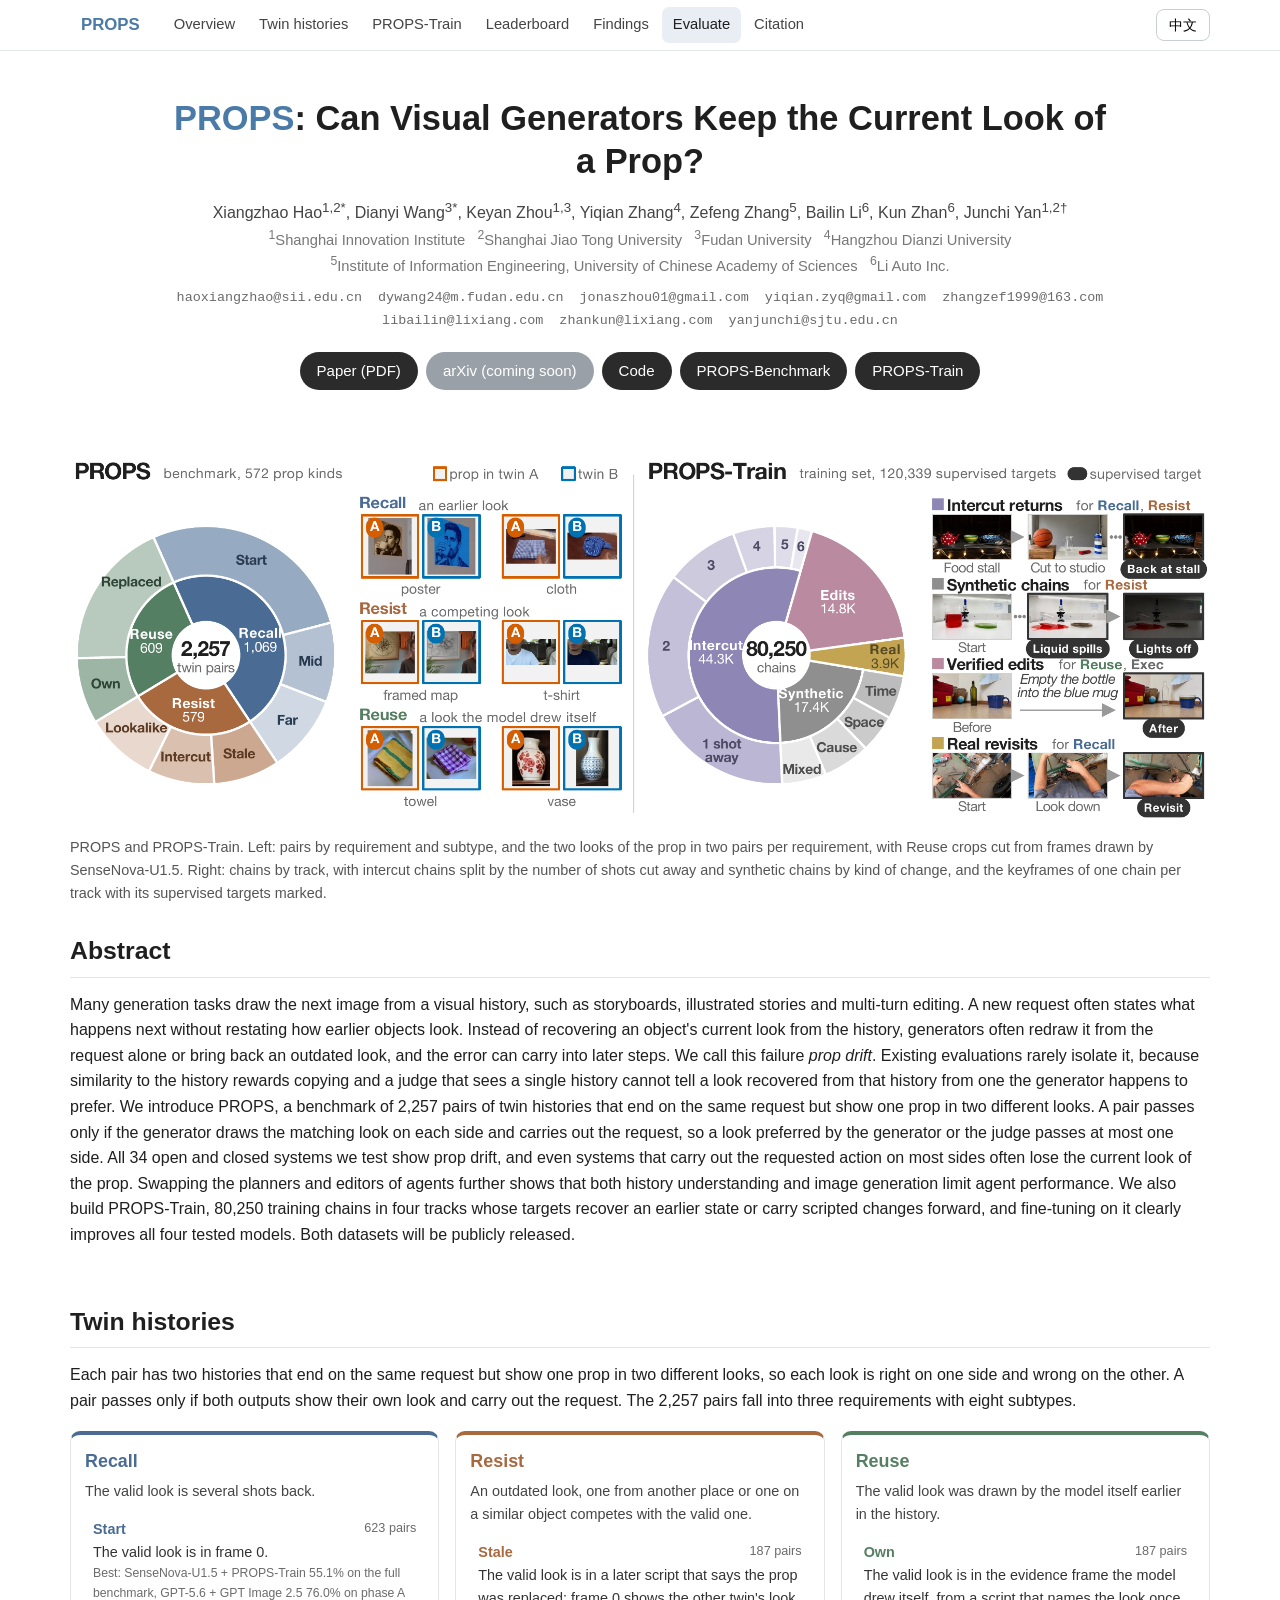
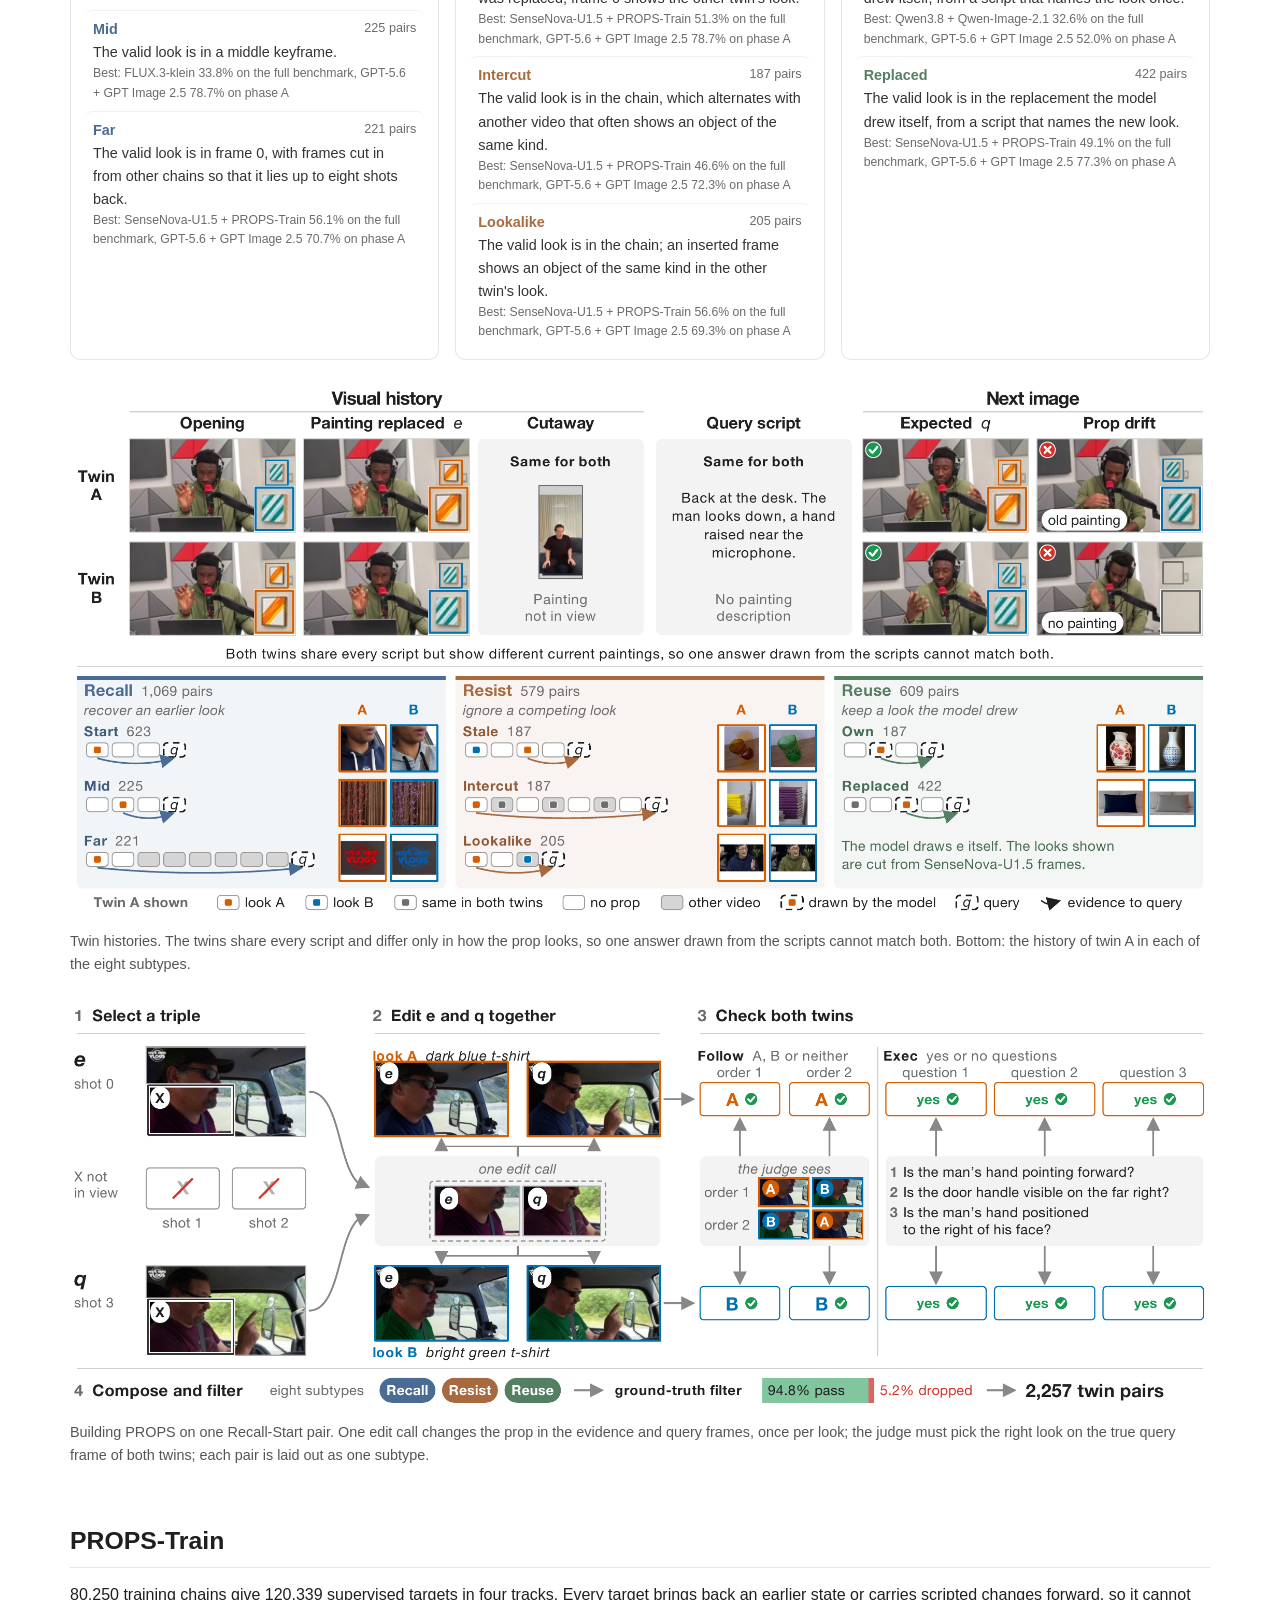
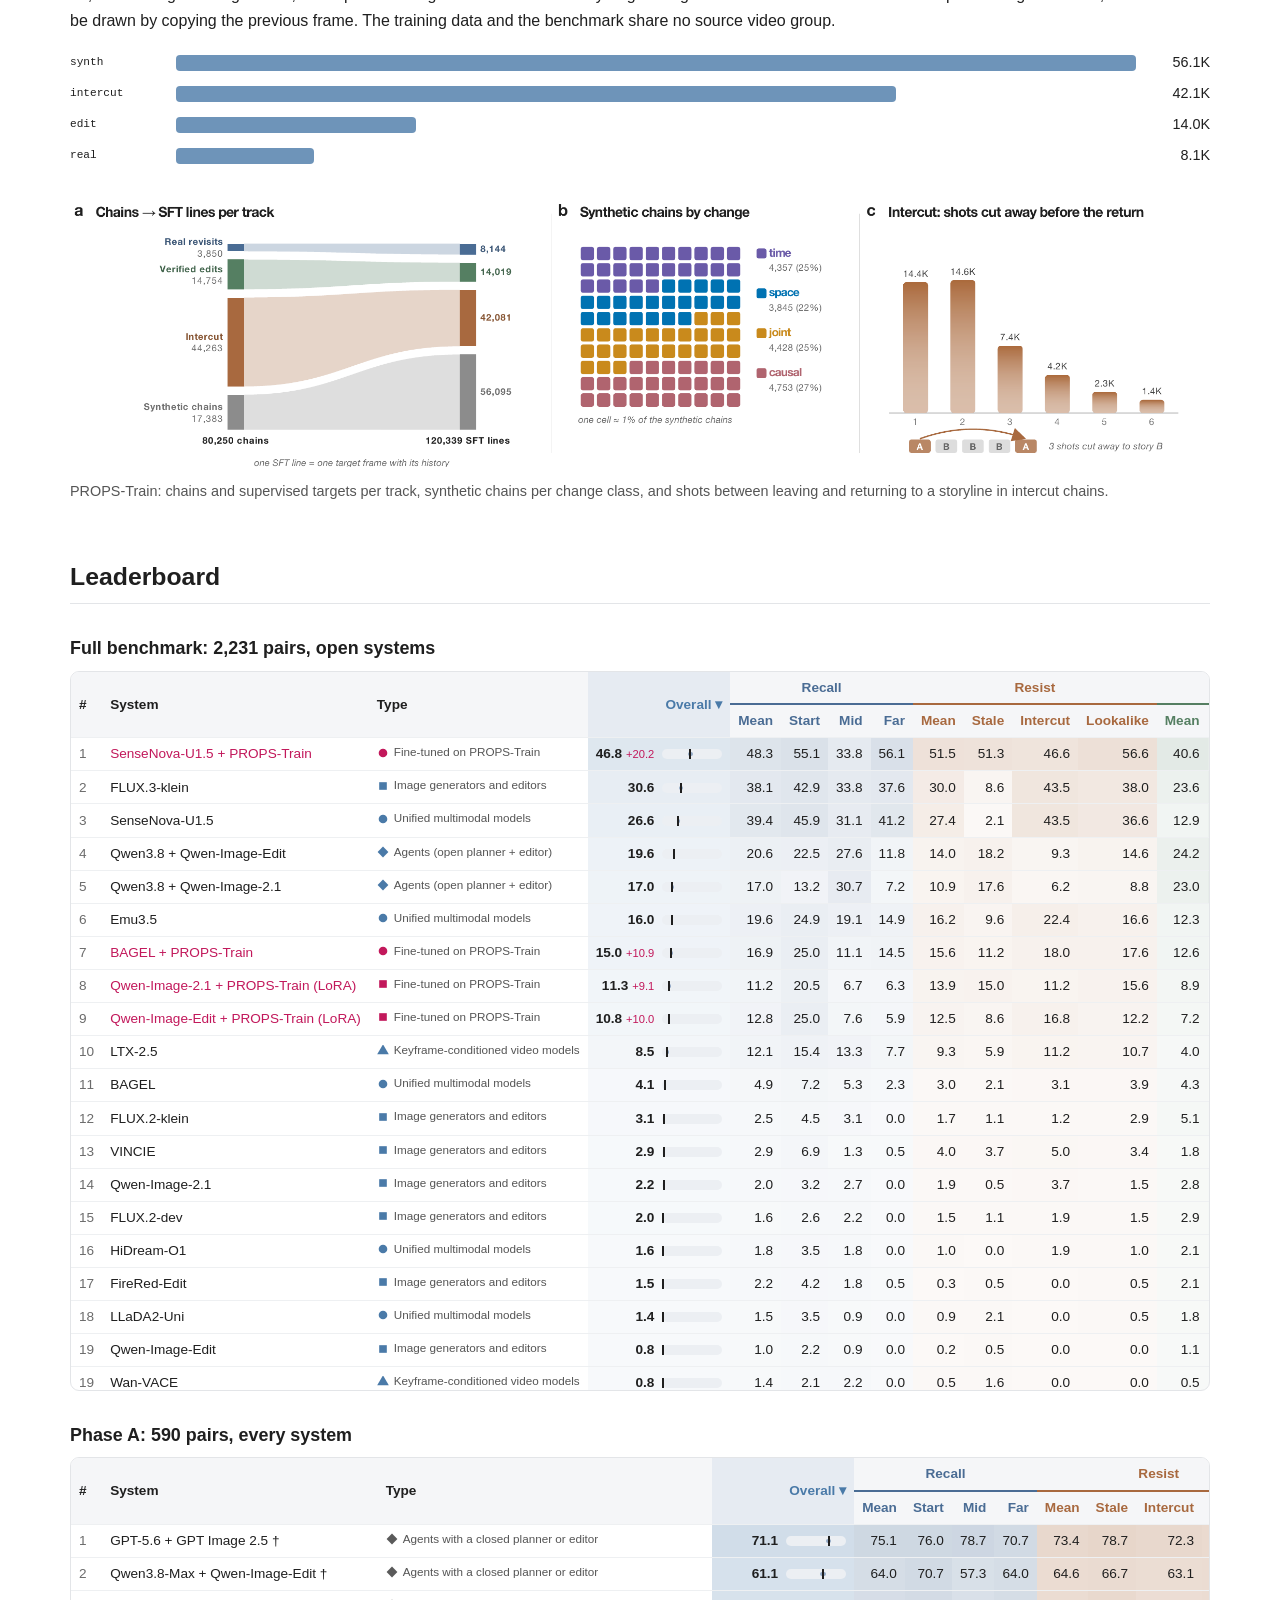
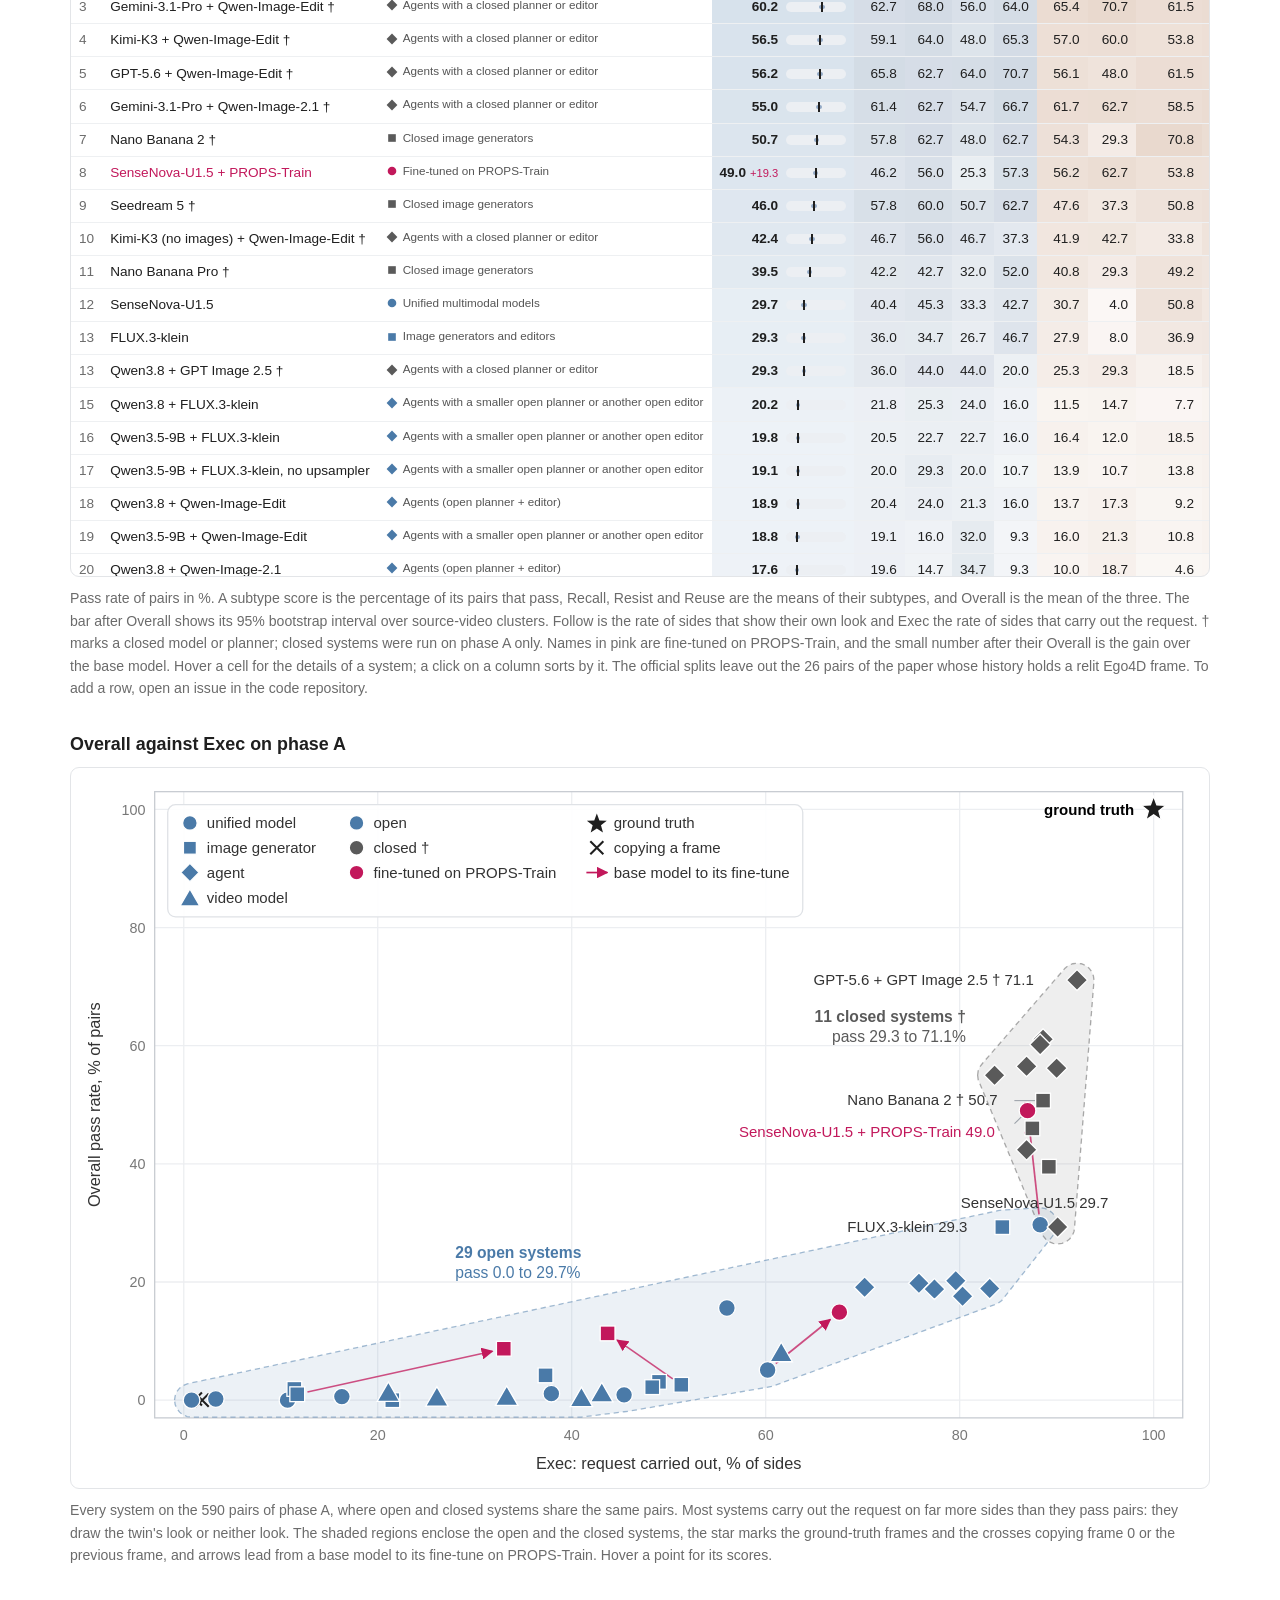
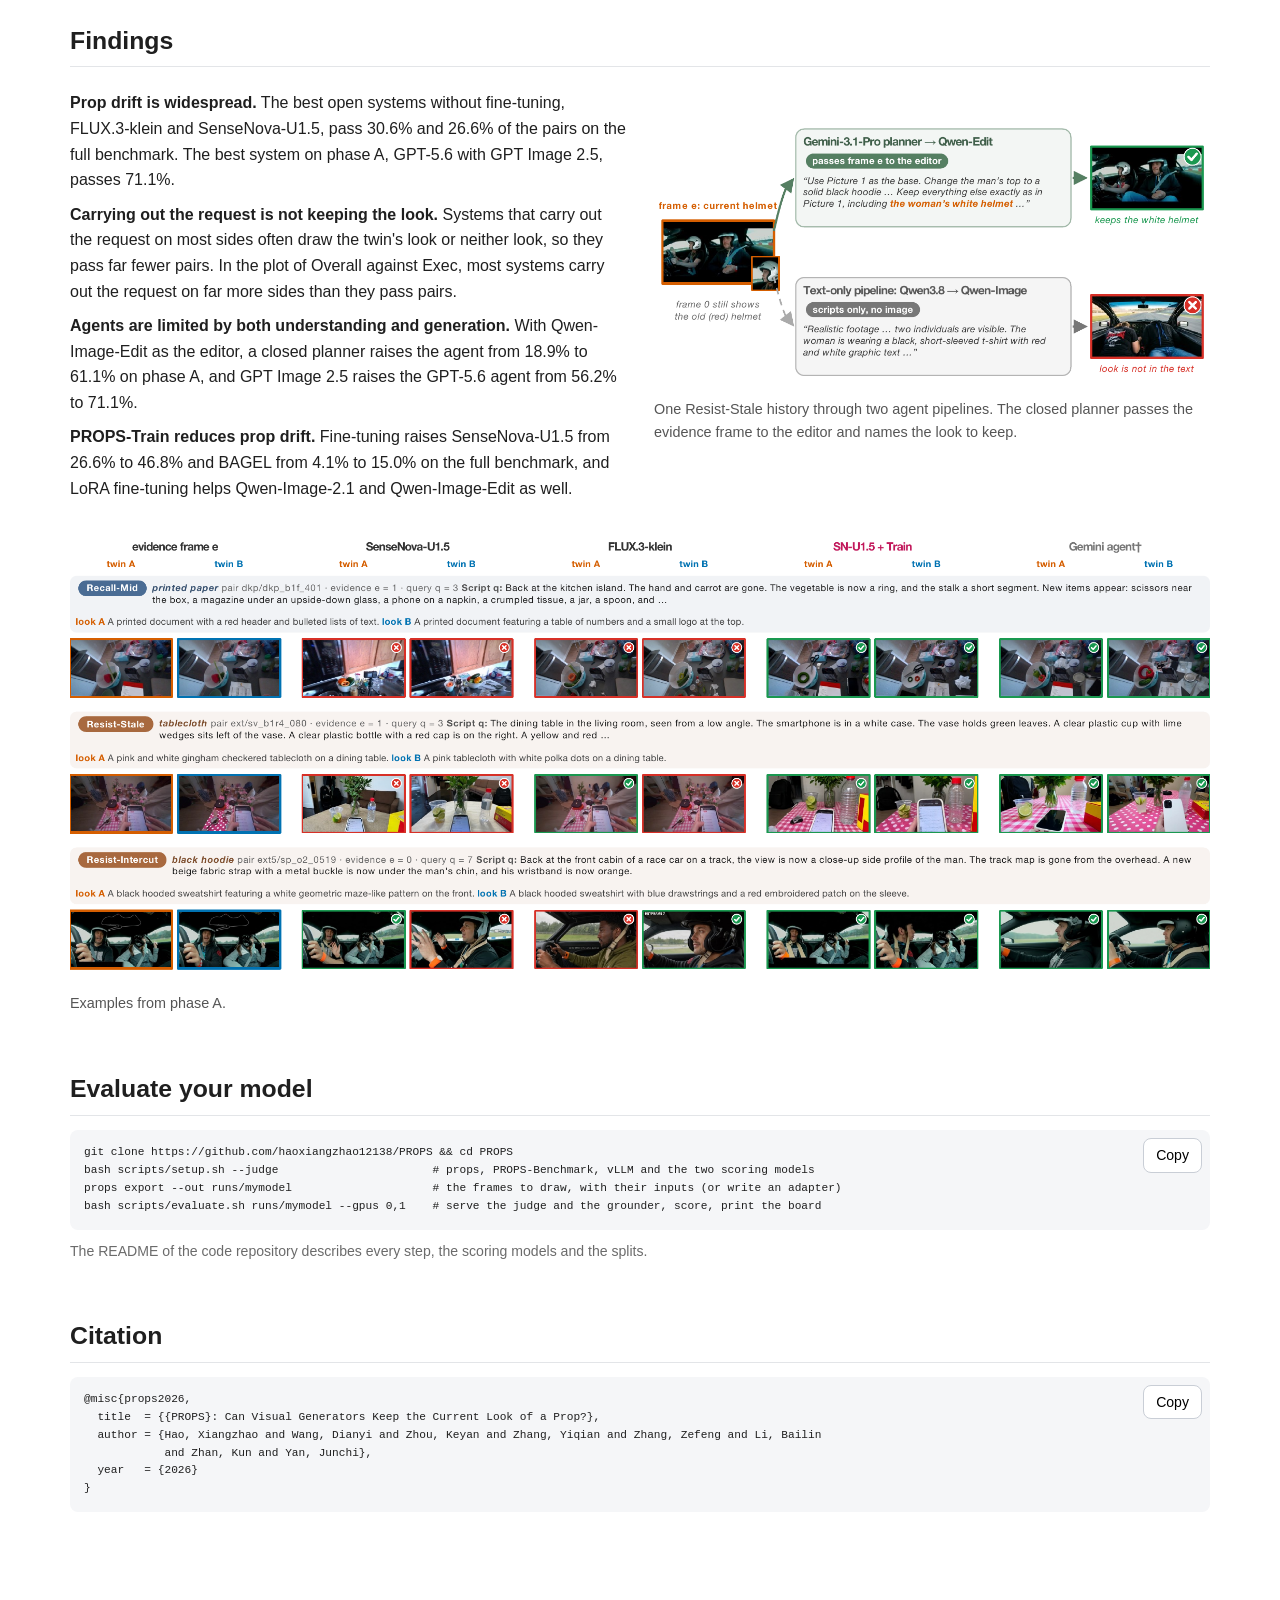
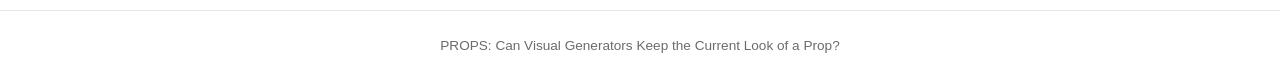
==== commit a9b705e1: "Rebuilt from main 41f92cb Co-Authored-By: Claude Code <noreply@anthropic.com>" ====
--- a/index.html
+++ b/index.html
@@ -5,8 +5,9 @@
 <nav class="top"><div class="in"><a class="brand" href="#">PROPS</a><a href="#overview"><span class="en">Overview</span><span class="zh">概览</span></a><a href="#twins"><span class="en">Twin histories</span><span class="zh">孪生历史</span></a><a href="#train"><span class="en">PROPS-Train</span><span class="zh">PROPS-Train</span></a><a href="#leaderboard"><span class="en">Leaderboard</span><span class="zh">榜单</span></a><a href="#findings"><span class="en">Findings</span><span class="zh">主要发现</span></a><a href="#evaluate"><span class="en">Evaluate</span><span class="zh">评测</span></a><a href="#citation"><span class="en">Citation</span><span class="zh">引用</span></a><button class="lang" id="lang"><span class="en">中文</span><span class="zh">EN</span></button></div></nav>
 <header class="hero"><h1><span>PROPS</span>: Can Visual Generators Keep the Current Look of a Prop?</h1>
 <div class="zh subtitle">视觉生成器能否保持道具的当前外观？</div>
-<div class="authors">Xiangzhao Hao<sup>1,2*</sup>, Dianyi Wang<sup>3*</sup>, Keyan Zhou<sup>1,3</sup>, Yiqian Zhang<sup>4</sup>, Zefeng Zhang<sup>5</sup>, Bailin Li<sup>6</sup>, Kun Zhan<sup>6</sup>, Junchi Yan<sup>1,2&dagger;</sup></div><div class="affil"><sup>1</sup>Shanghai Innovation Institute &nbsp; <sup>2</sup>Shanghai Jiao Tong University &nbsp; <sup>3</sup>Fudan University &nbsp; <sup>4</sup>Hangzhou Dianzi University<br><sup>5</sup>Institute of Information Engineering, University of Chinese Academy of Sciences &nbsp; <sup>6</sup>Li Auto Inc.<br><span class="en"><sup>*</sup>Equal contribution &nbsp; <sup>&dagger;</sup>Corresponding author</span><span class="zh"><sup>*</sup>共同一作 &nbsp; <sup>&dagger;</sup>通讯作者</span></div><div class="btns"><a href="static/PROPS_arxiv.pdf"><span class="en">Paper (PDF)</span><span class="zh">论文 (PDF)</span></a><a class="off"><span class="en">arXiv (coming soon)</span><span class="zh">arXiv（即将上线）</span></a><a href="https://github.com/haoxiangzhao12138/PROPS"><span class="en">Code</span><span class="zh">代码</span></a><a href="https://huggingface.co/datasets/CUDAOUTOFMEMORY/PROPS-Benchmark"><span class="en">PROPS-Benchmark</span><span class="zh">PROPS-Benchmark</span></a><a href="https://huggingface.co/datasets/CUDAOUTOFMEMORY/PROPS-Train"><span class="en">PROPS-Train</span><span class="zh">PROPS-Train</span></a></div></header><main>
-<section id="overview"><figure><img src="static/fig1.png" alt="fig1" loading="lazy"><figcaption><span class="en">A Resist-Stale pair. The twins have identical scripts. The script of the evidence frame says that the painting has been replaced but describes neither painting; the opening frame shows the stale one. A side passes if the output shows the current painting and carries out the request. SenseNova-U1.5 fails both sides and passes both after fine-tuning on PROPS-Train.</span><span class="zh">一个 Resist-Stale 对。两条孪生历史的脚本完全相同。证据帧的脚本说画已经换了，但没有描述任何一幅画，开头帧里是旧的那幅。输出呈现当前那幅画并完成请求，这一侧才通过。SenseNova-U1.5 两侧都失败，在 PROPS-Train 上微调后两侧都通过。</span></figcaption></figure>
+<div class="authors">Xiangzhao Hao<sup>1,2*</sup>, Dianyi Wang<sup>3*</sup>, Keyan Zhou<sup>1,3</sup>, Yiqian Zhang<sup>4</sup>, Zefeng Zhang<sup>5</sup>, Bailin Li<sup>6</sup>, Kun Zhan<sup>6</sup>, Junchi Yan<sup>1,2&dagger;</sup></div><div class="affil"><sup>1</sup>Shanghai Innovation Institute &nbsp; <sup>2</sup>Shanghai Jiao Tong University &nbsp; <sup>3</sup>Fudan University &nbsp; <sup>4</sup>Hangzhou Dianzi University<br><sup>5</sup>Institute of Information Engineering, University of Chinese Academy of Sciences &nbsp; <sup>6</sup>Li Auto Inc.</div>
+<div class="emails"><a href="mailto:haoxiangzhao@sii.edu.cn">haoxiangzhao@sii.edu.cn</a><a href="mailto:dywang24@m.fudan.edu.cn">dywang24@m.fudan.edu.cn</a><a href="mailto:jonaszhou01@gmail.com">jonaszhou01@gmail.com</a><a href="mailto:yiqian.zyq@gmail.com">yiqian.zyq@gmail.com</a><a href="mailto:zhangzef1999@163.com">zhangzef1999@163.com</a><a href="mailto:libailin@lixiang.com">libailin@lixiang.com</a><a href="mailto:zhankun@lixiang.com">zhankun@lixiang.com</a><a href="mailto:yanjunchi@sjtu.edu.cn">yanjunchi@sjtu.edu.cn</a></div><div class="btns"><a href="static/PROPS_arxiv.pdf"><span class="en">Paper (PDF)</span><span class="zh">论文 (PDF)</span></a><a class="off"><span class="en">arXiv (coming soon)</span><span class="zh">arXiv（即将上线）</span></a><a href="https://github.com/haoxiangzhao12138/PROPS"><span class="en">Code</span><span class="zh">代码</span></a><a href="https://huggingface.co/datasets/CUDAOUTOFMEMORY/PROPS-Benchmark"><span class="en">PROPS-Benchmark</span><span class="zh">PROPS-Benchmark</span></a><a href="https://huggingface.co/datasets/CUDAOUTOFMEMORY/PROPS-Train"><span class="en">PROPS-Train</span><span class="zh">PROPS-Train</span></a></div></header><main>
+<section id="overview"><figure><img src="static/overview.png" alt="overview" loading="lazy"><figcaption><span class="en">PROPS and PROPS-Train. Left: pairs by requirement and subtype, and the two looks of the prop in two pairs per requirement, with Reuse crops cut from frames drawn by SenseNova-U1.5. Right: chains by track, with intercut chains split by the number of shots cut away and synthetic chains by kind of change, and the keyframes of one chain per track with its supervised targets marked.</span><span class="zh">PROPS 与 PROPS-Train。左：按要求和子类统计的对数，以及每种要求下两个对中道具的两种外观，其中 Reuse 的裁图取自 SenseNova-U1.5 所画的帧。右：按轨道统计的链数，其中交切链按切走的镜头数细分，合成链按变化类型细分；以及每个轨道中一条链的关键帧，并标出其监督目标。</span></figcaption></figure>
 <h2><span class="en">Abstract</span><span class="zh">摘要</span></h2><p class="en">Many generation tasks draw the next image from a visual history, such as storyboards, illustrated stories and multi-turn editing. A new request often states what happens next without restating how earlier objects look. Instead of recovering an object&#x27;s current look from the history, generators often redraw it from the request alone or bring back an outdated look, and the error can carry into later steps. We call this failure <em>prop drift</em>. Existing evaluations rarely isolate it, because similarity to the history rewards copying and a judge that sees a single history cannot tell a look recovered from that history from one the generator happens to prefer. We introduce PROPS, a benchmark of 2,257 pairs of twin histories that end on the same request but show one prop in two different looks. A pair passes only if the generator draws the matching look on each side and carries out the request, so a look preferred by the generator or the judge passes at most one side. All 34 open and closed systems we test show prop drift, and even systems that carry out the requested action on most sides often lose the current look of the prop. Swapping the planners and editors of agents further shows that both history understanding and image generation limit agent performance. We also build PROPS-Train, 80,250 training chains in four tracks whose targets recover an earlier state or carry scripted changes forward, and fine-tuning on it clearly improves all four tested models. Both datasets will be publicly released.</p><p class="zh">许多生成任务要依据一段视觉历史画出下一张图像，例如分镜、图文故事和多轮编辑。新的请求往往只说接下来发生什么，不重述先前物体的样子。生成器常常不是从历史中找回物体的当前外观，而是只凭请求重画它，或带回一个过时的外观，错误可能延续到之后的步骤中。我们把这种失败称为 <em>prop drift</em>。现有评测很少单独考察它，因为与历史的相似度会奖励复制，而只看到一段历史的判官，无法区分从这段历史中找回的外观和生成器恰好偏好的外观。我们提出 PROPS，一个由 2,257 对孪生历史组成的基准，两条孪生历史结束于同一个请求，但把同一个道具呈现为两种不同的外观。只有生成器在每一侧都画出相应的外观并执行了请求，一对才算通过，因此生成器或判官偏好的外观最多只能通过一侧。我们测试的全部 34 个开源与闭源系统都出现了 prop drift，即使是在大多数侧上都能执行所请求动作的系统，也常常丢失道具的当前外观。替换 agent 的规划器和编辑器进一步表明，对历史的理解和图像生成都限制着 agent 的表现。我们还构建了 PROPS-Train，包含四个轨道共 80,250 条训练链，其目标要么找回先前的状态，要么把脚本写明的改动延续下去；在它上面微调使测试的四个模型都有明显提升。两个数据集都将公开发布。</p></section>
 <section id="twins"><h2><span class="en">Twin histories</span><span class="zh">孪生历史</span></h2>
 <p class="en">Each pair has two histories that end on the same request but show one prop in two different looks, so each
--- a/static/style.css
+++ b/static/style.css
@@ -83,3 +83,6 @@
 font:inherit;font-size:.88em;white-space:nowrap}button.lang:hover{border-color:#888}
 .subtitle{font-size:1.25em;color:#444;margin:-6px 0 12px}
 .btns a.off{background:#9aa0a8;cursor:default}.btns a.off:hover{background:#9aa0a8}
+.emails{display:flex;flex-wrap:wrap;justify-content:center;gap:2px 16px;margin-top:8px;font-size:.84em;
+font-family:ui-monospace,SFMono-Regular,Menlo,Consolas,monospace}
+.emails a{color:var(--mid);text-decoration:none}.emails a:hover{color:var(--open);text-decoration:underline}
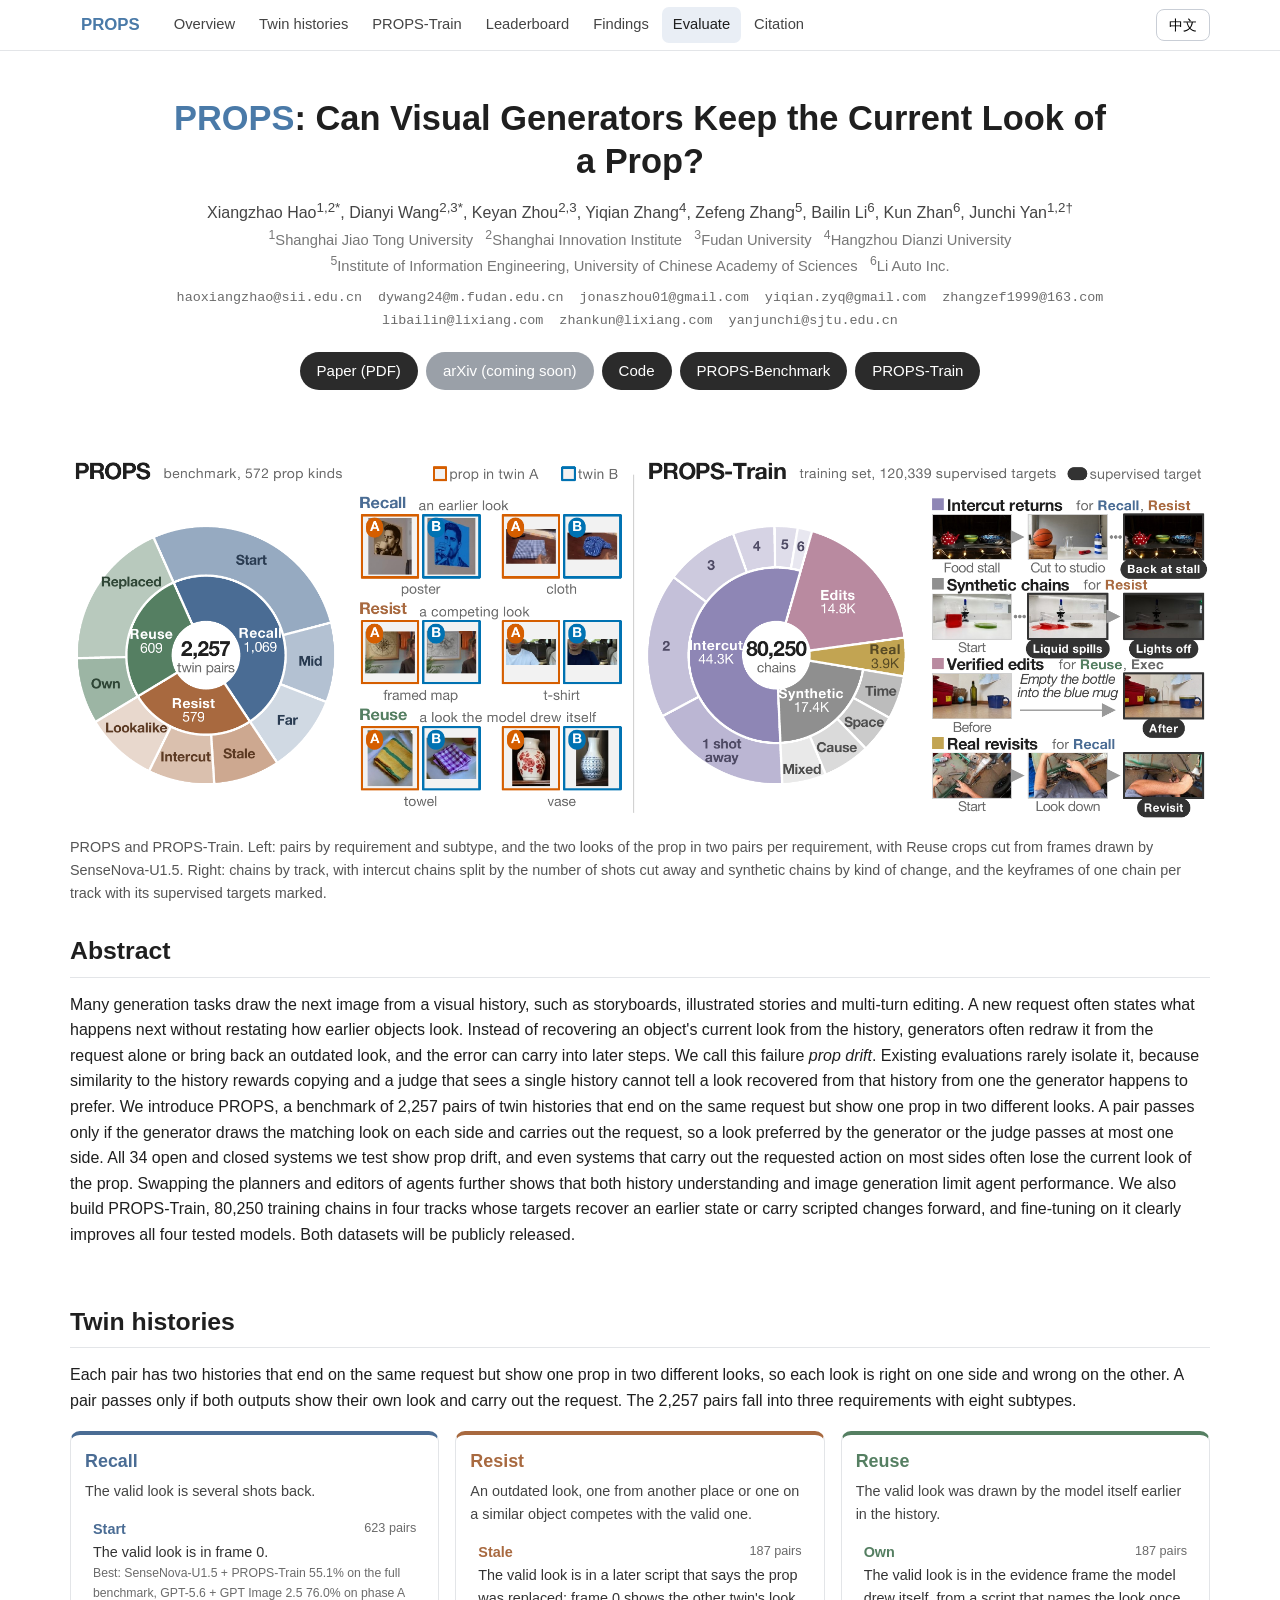
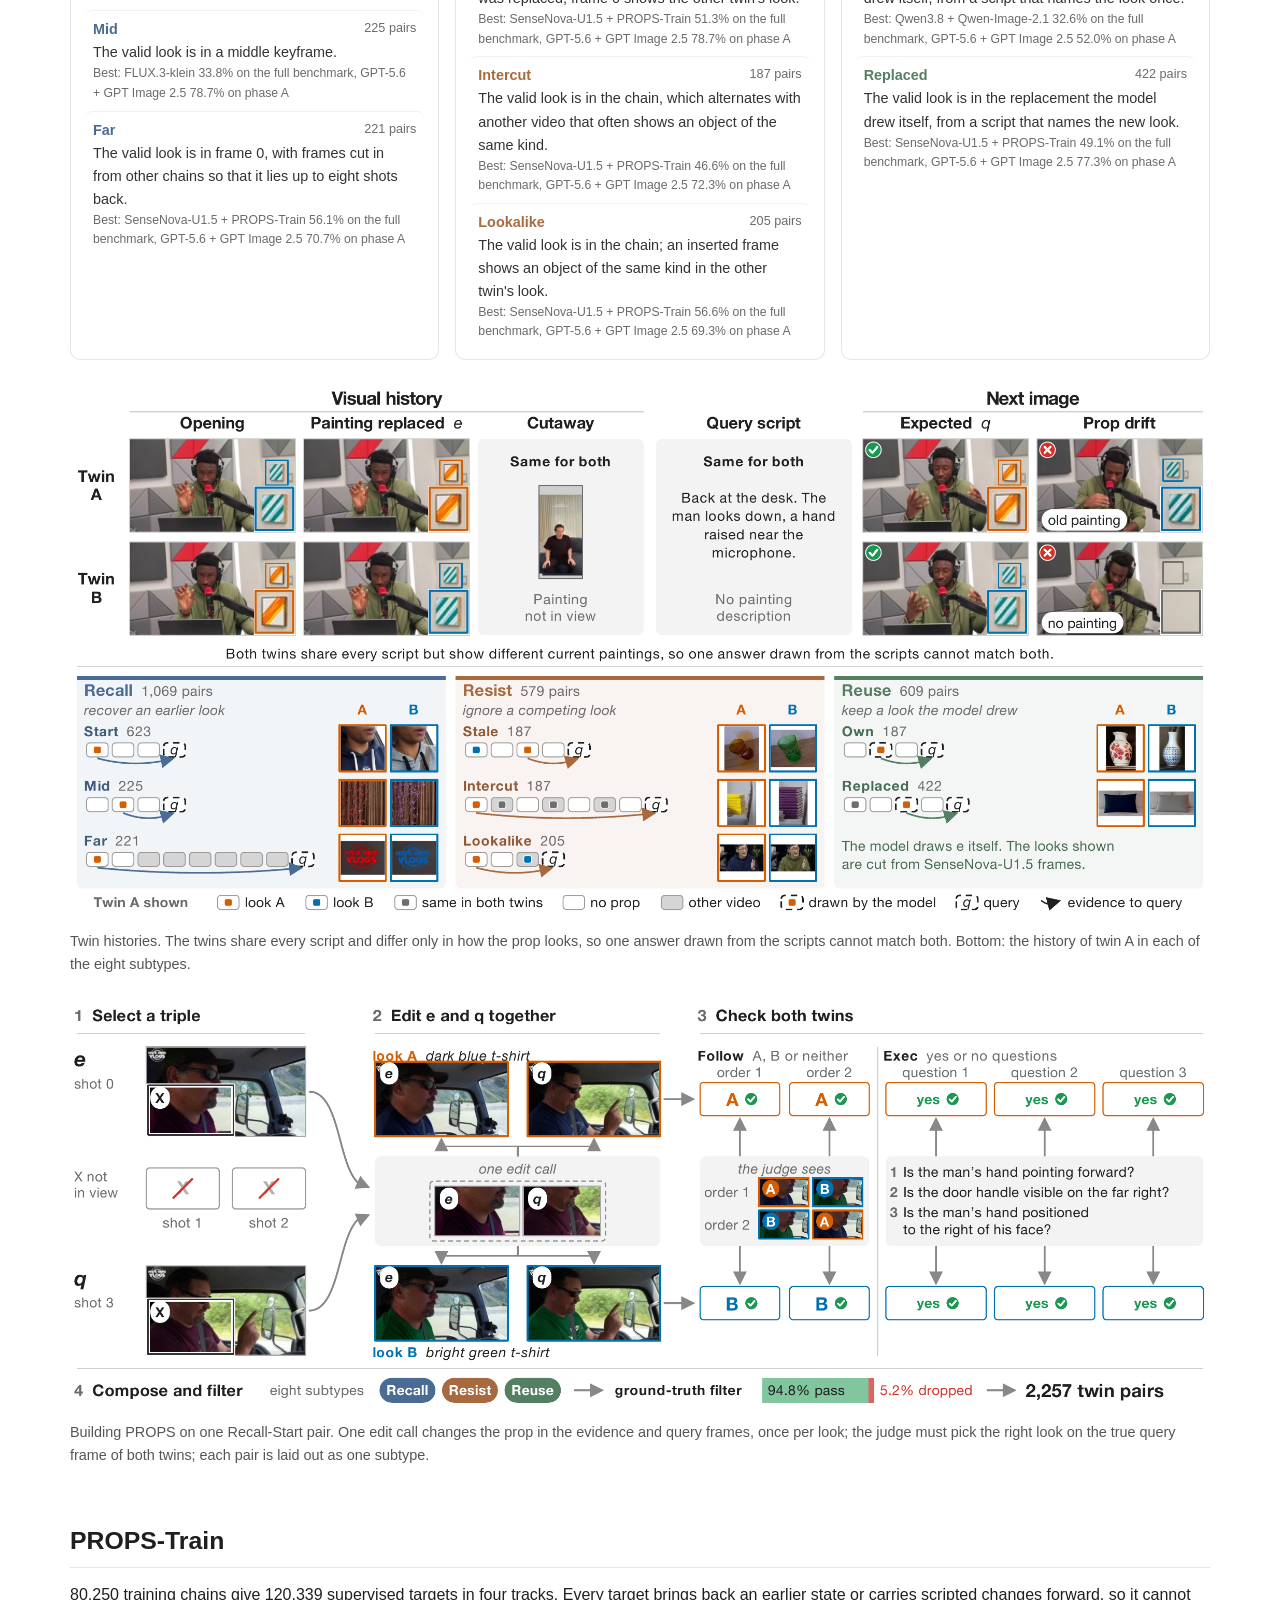
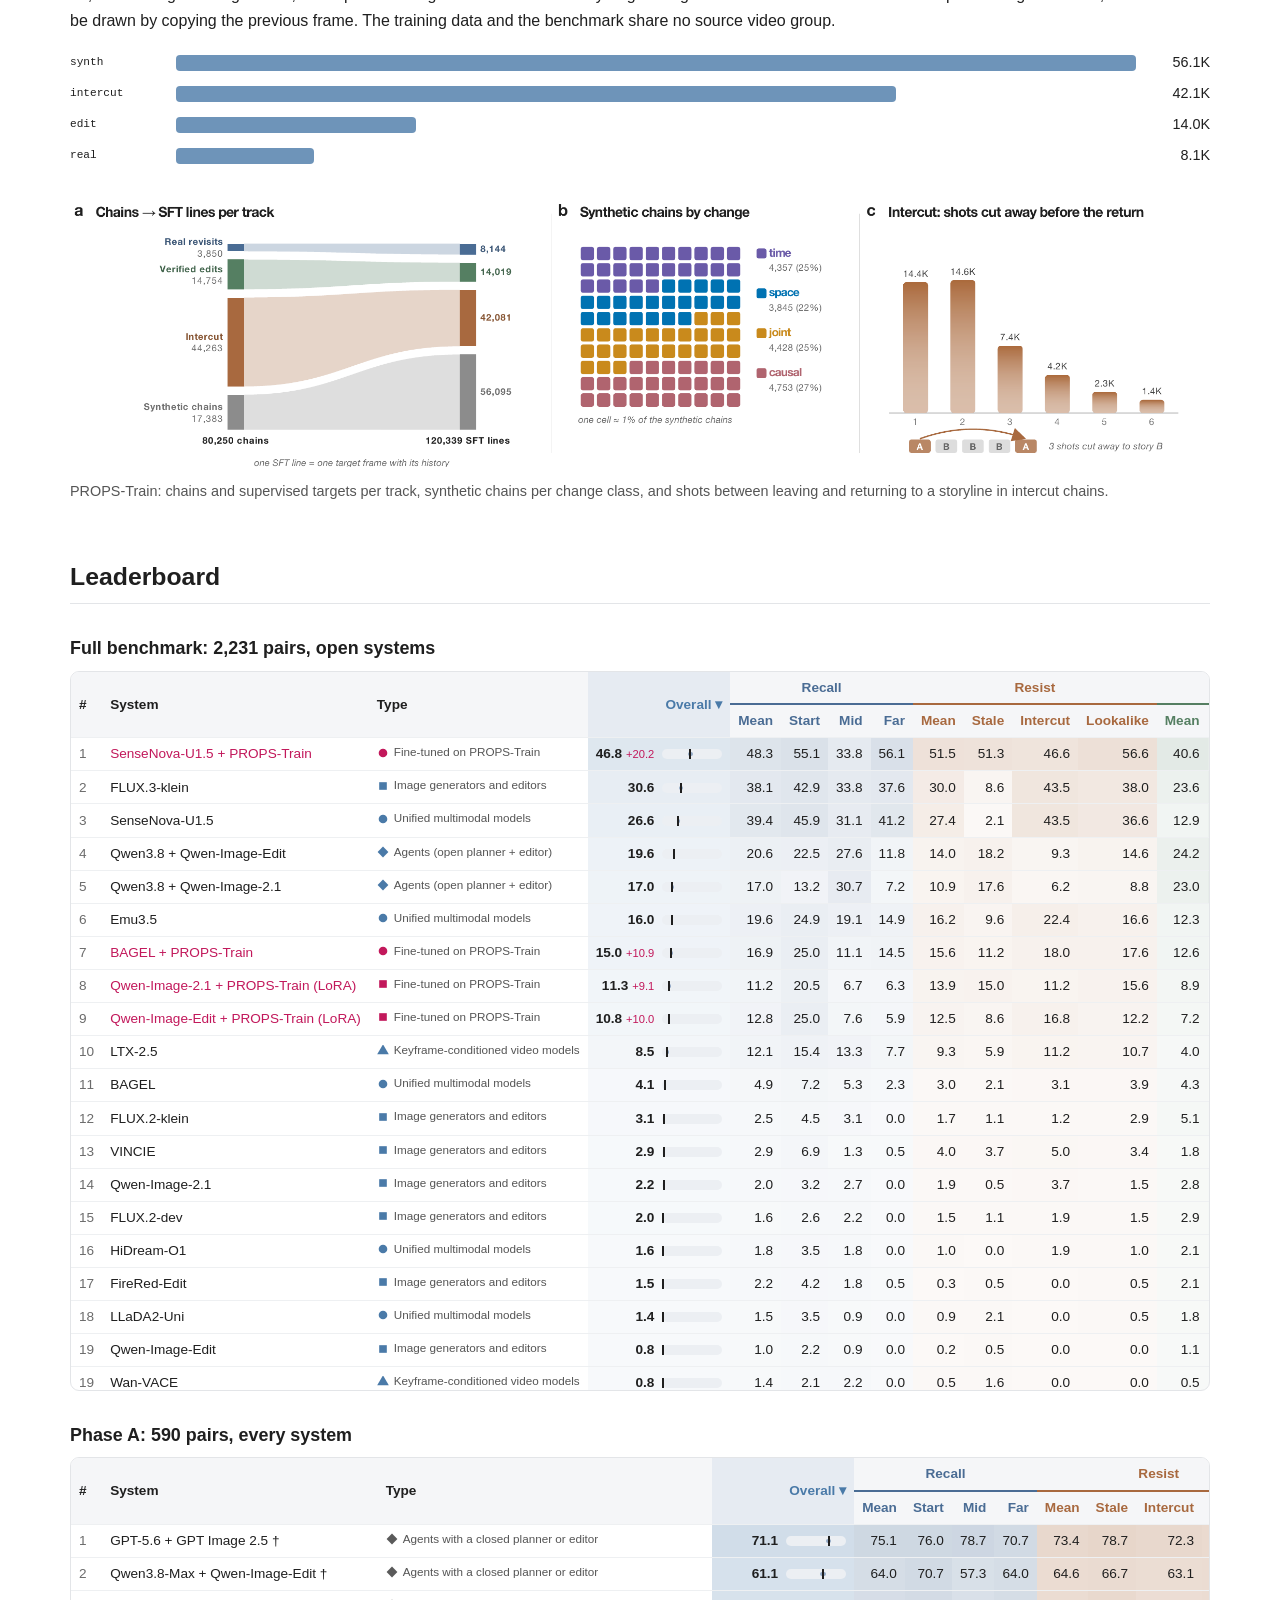
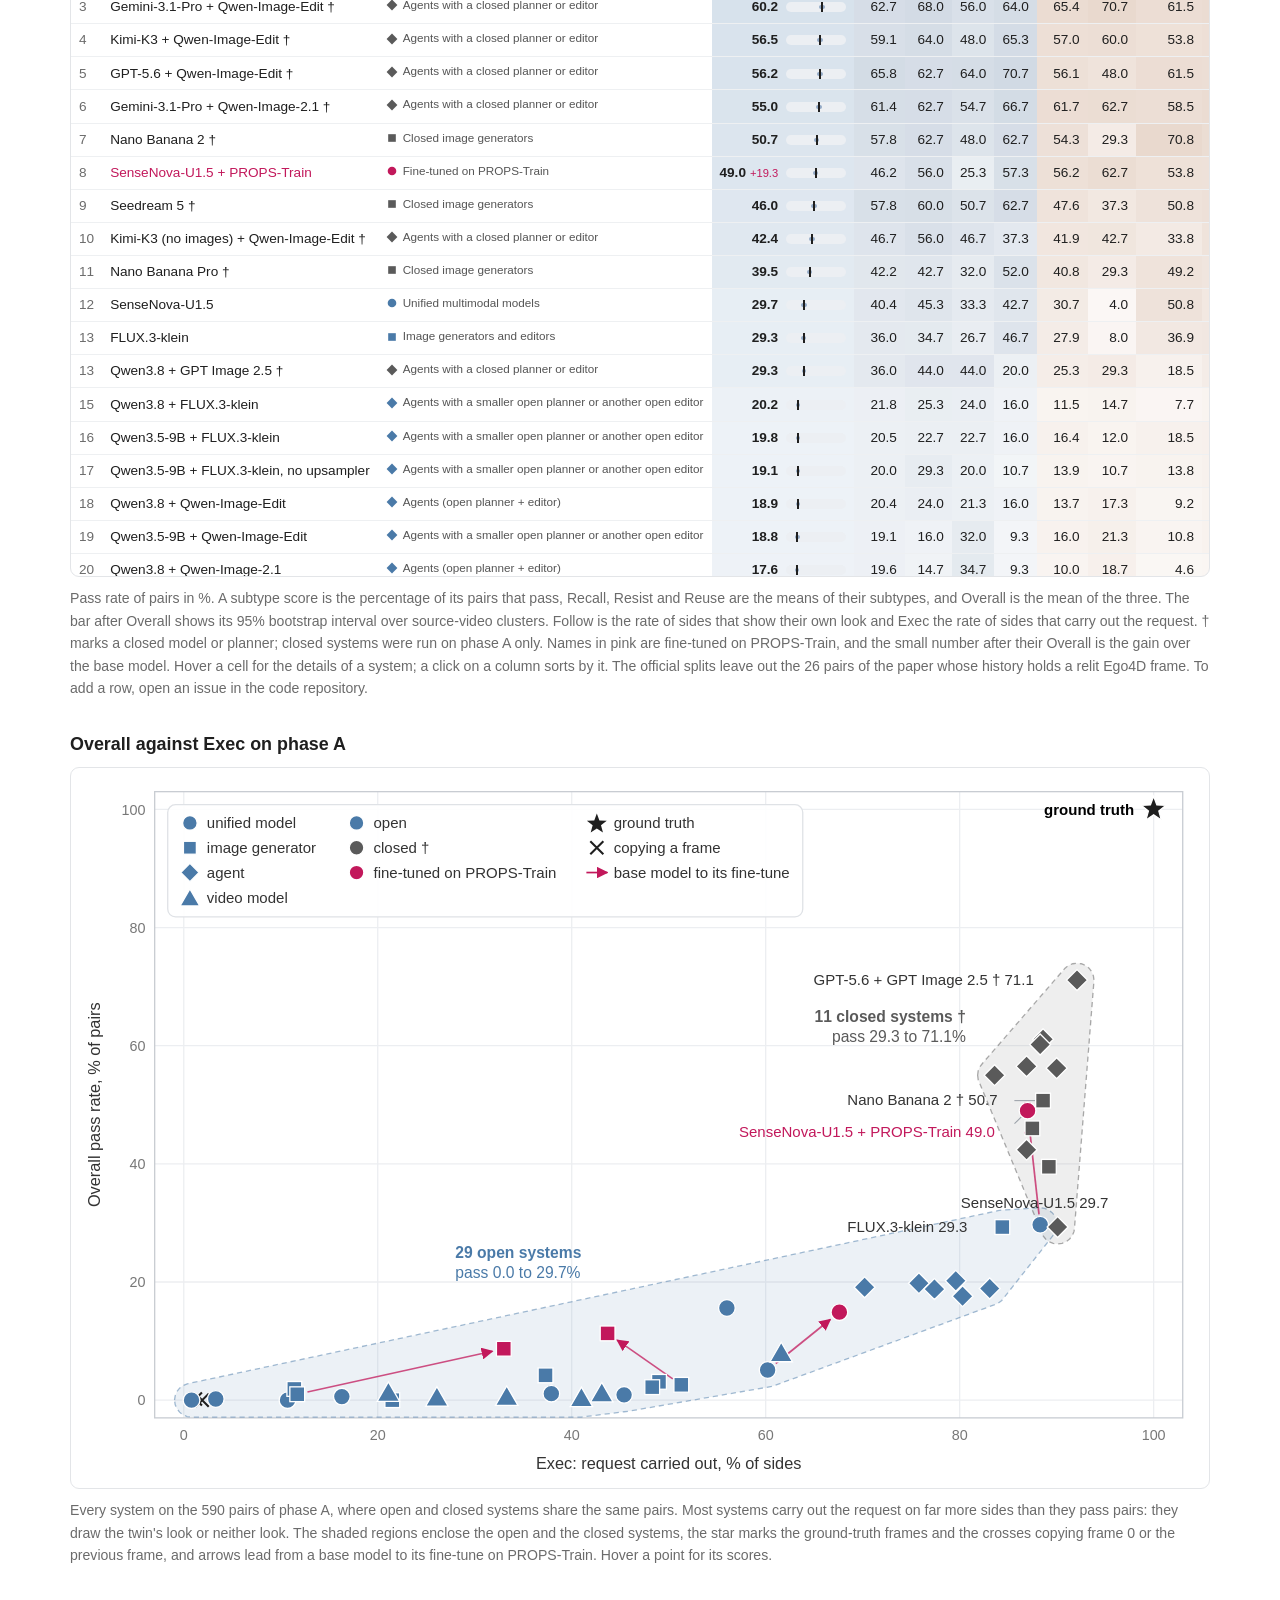
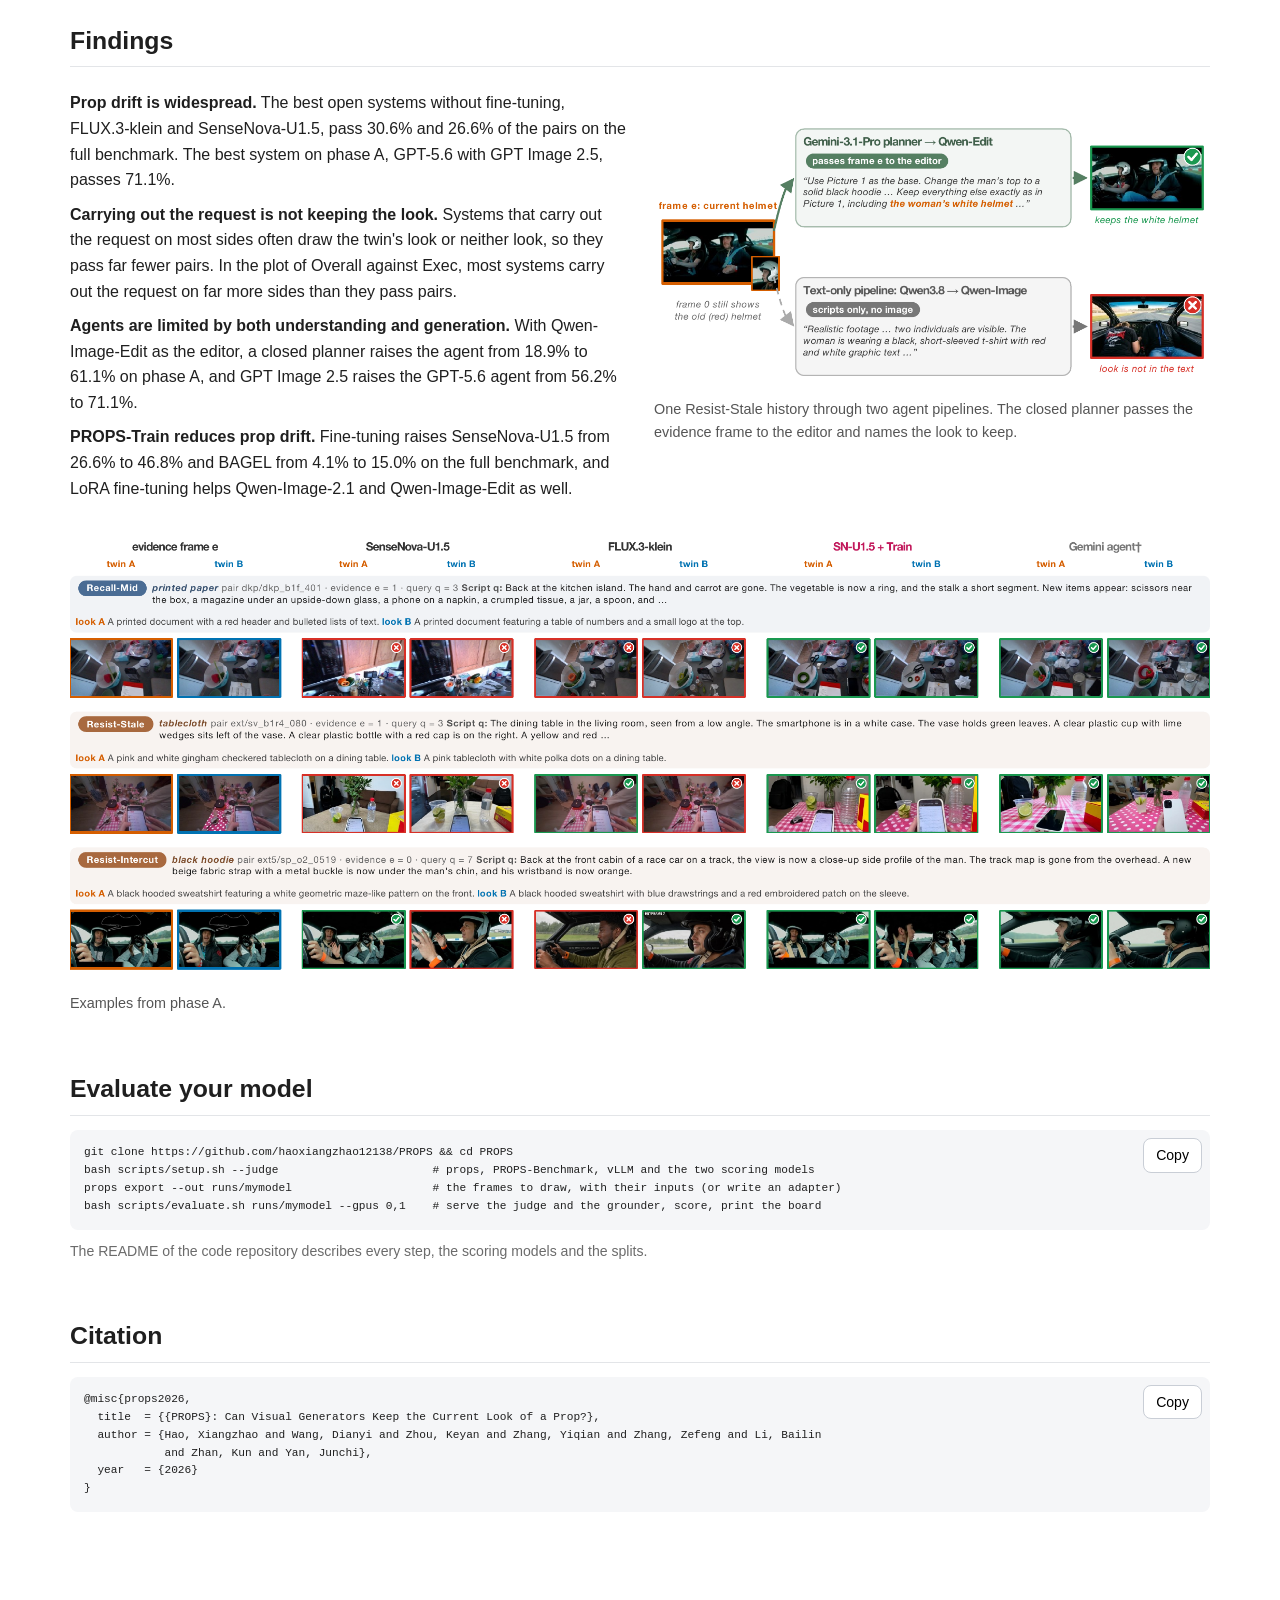
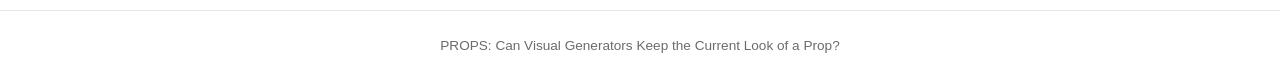
==== commit 14efbe4c: "Rebuilt from main 6908b5d Co-Authored-By: Claude Code <noreply@anthropic.com>" ====
--- a/index.html
+++ b/index.html
@@ -5,7 +5,7 @@
 <nav class="top"><div class="in"><a class="brand" href="#">PROPS</a><a href="#overview"><span class="en">Overview</span><span class="zh">概览</span></a><a href="#twins"><span class="en">Twin histories</span><span class="zh">孪生历史</span></a><a href="#train"><span class="en">PROPS-Train</span><span class="zh">PROPS-Train</span></a><a href="#leaderboard"><span class="en">Leaderboard</span><span class="zh">榜单</span></a><a href="#findings"><span class="en">Findings</span><span class="zh">主要发现</span></a><a href="#evaluate"><span class="en">Evaluate</span><span class="zh">评测</span></a><a href="#citation"><span class="en">Citation</span><span class="zh">引用</span></a><button class="lang" id="lang"><span class="en">中文</span><span class="zh">EN</span></button></div></nav>
 <header class="hero"><h1><span>PROPS</span>: Can Visual Generators Keep the Current Look of a Prop?</h1>
 <div class="zh subtitle">视觉生成器能否保持道具的当前外观？</div>
-<div class="authors">Xiangzhao Hao<sup>1,2*</sup>, Dianyi Wang<sup>3*</sup>, Keyan Zhou<sup>1,3</sup>, Yiqian Zhang<sup>4</sup>, Zefeng Zhang<sup>5</sup>, Bailin Li<sup>6</sup>, Kun Zhan<sup>6</sup>, Junchi Yan<sup>1,2&dagger;</sup></div><div class="affil"><sup>1</sup>Shanghai Innovation Institute &nbsp; <sup>2</sup>Shanghai Jiao Tong University &nbsp; <sup>3</sup>Fudan University &nbsp; <sup>4</sup>Hangzhou Dianzi University<br><sup>5</sup>Institute of Information Engineering, University of Chinese Academy of Sciences &nbsp; <sup>6</sup>Li Auto Inc.</div>
+<div class="authors">Xiangzhao Hao<sup>1,2*</sup>, Dianyi Wang<sup>2,3*</sup>, Keyan Zhou<sup>2,3</sup>, Yiqian Zhang<sup>4</sup>, Zefeng Zhang<sup>5</sup>, Bailin Li<sup>6</sup>, Kun Zhan<sup>6</sup>, Junchi Yan<sup>1,2&dagger;</sup></div><div class="affil"><sup>1</sup>Shanghai Jiao Tong University &nbsp; <sup>2</sup>Shanghai Innovation Institute &nbsp; <sup>3</sup>Fudan University &nbsp; <sup>4</sup>Hangzhou Dianzi University<br><sup>5</sup>Institute of Information Engineering, University of Chinese Academy of Sciences &nbsp; <sup>6</sup>Li Auto Inc.</div>
 <div class="emails"><a href="mailto:haoxiangzhao@sii.edu.cn">haoxiangzhao@sii.edu.cn</a><a href="mailto:dywang24@m.fudan.edu.cn">dywang24@m.fudan.edu.cn</a><a href="mailto:jonaszhou01@gmail.com">jonaszhou01@gmail.com</a><a href="mailto:yiqian.zyq@gmail.com">yiqian.zyq@gmail.com</a><a href="mailto:zhangzef1999@163.com">zhangzef1999@163.com</a><a href="mailto:libailin@lixiang.com">libailin@lixiang.com</a><a href="mailto:zhankun@lixiang.com">zhankun@lixiang.com</a><a href="mailto:yanjunchi@sjtu.edu.cn">yanjunchi@sjtu.edu.cn</a></div><div class="btns"><a href="static/PROPS_arxiv.pdf"><span class="en">Paper (PDF)</span><span class="zh">论文 (PDF)</span></a><a class="off"><span class="en">arXiv (coming soon)</span><span class="zh">arXiv（即将上线）</span></a><a href="https://github.com/haoxiangzhao12138/PROPS"><span class="en">Code</span><span class="zh">代码</span></a><a href="https://huggingface.co/datasets/CUDAOUTOFMEMORY/PROPS-Benchmark"><span class="en">PROPS-Benchmark</span><span class="zh">PROPS-Benchmark</span></a><a href="https://huggingface.co/datasets/CUDAOUTOFMEMORY/PROPS-Train"><span class="en">PROPS-Train</span><span class="zh">PROPS-Train</span></a></div></header><main>
 <section id="overview"><figure><img src="static/overview.png" alt="overview" loading="lazy"><figcaption><span class="en">PROPS and PROPS-Train. Left: pairs by requirement and subtype, and the two looks of the prop in two pairs per requirement, with Reuse crops cut from frames drawn by SenseNova-U1.5. Right: chains by track, with intercut chains split by the number of shots cut away and synthetic chains by kind of change, and the keyframes of one chain per track with its supervised targets marked.</span><span class="zh">PROPS 与 PROPS-Train。左：按要求和子类统计的对数，以及每种要求下两个对中道具的两种外观，其中 Reuse 的裁图取自 SenseNova-U1.5 所画的帧。右：按轨道统计的链数，其中交切链按切走的镜头数细分，合成链按变化类型细分；以及每个轨道中一条链的关键帧，并标出其监督目标。</span></figcaption></figure>
 <h2><span class="en">Abstract</span><span class="zh">摘要</span></h2><p class="en">Many generation tasks draw the next image from a visual history, such as storyboards, illustrated stories and multi-turn editing. A new request often states what happens next without restating how earlier objects look. Instead of recovering an object&#x27;s current look from the history, generators often redraw it from the request alone or bring back an outdated look, and the error can carry into later steps. We call this failure <em>prop drift</em>. Existing evaluations rarely isolate it, because similarity to the history rewards copying and a judge that sees a single history cannot tell a look recovered from that history from one the generator happens to prefer. We introduce PROPS, a benchmark of 2,257 pairs of twin histories that end on the same request but show one prop in two different looks. A pair passes only if the generator draws the matching look on each side and carries out the request, so a look preferred by the generator or the judge passes at most one side. All 34 open and closed systems we test show prop drift, and even systems that carry out the requested action on most sides often lose the current look of the prop. Swapping the planners and editors of agents further shows that both history understanding and image generation limit agent performance. We also build PROPS-Train, 80,250 training chains in four tracks whose targets recover an earlier state or carry scripted changes forward, and fine-tuning on it clearly improves all four tested models. Both datasets will be publicly released.</p><p class="zh">许多生成任务要依据一段视觉历史画出下一张图像，例如分镜、图文故事和多轮编辑。新的请求往往只说接下来发生什么，不重述先前物体的样子。生成器常常不是从历史中找回物体的当前外观，而是只凭请求重画它，或带回一个过时的外观，错误可能延续到之后的步骤中。我们把这种失败称为 <em>prop drift</em>。现有评测很少单独考察它，因为与历史的相似度会奖励复制，而只看到一段历史的判官，无法区分从这段历史中找回的外观和生成器恰好偏好的外观。我们提出 PROPS，一个由 2,257 对孪生历史组成的基准，两条孪生历史结束于同一个请求，但把同一个道具呈现为两种不同的外观。只有生成器在每一侧都画出相应的外观并执行了请求，一对才算通过，因此生成器或判官偏好的外观最多只能通过一侧。我们测试的全部 34 个开源与闭源系统都出现了 prop drift，即使是在大多数侧上都能执行所请求动作的系统，也常常丢失道具的当前外观。替换 agent 的规划器和编辑器进一步表明，对历史的理解和图像生成都限制着 agent 的表现。我们还构建了 PROPS-Train，包含四个轨道共 80,250 条训练链，其目标要么找回先前的状态，要么把脚本写明的改动延续下去；在它上面微调使测试的四个模型都有明显提升。两个数据集都将公开发布。</p></section>
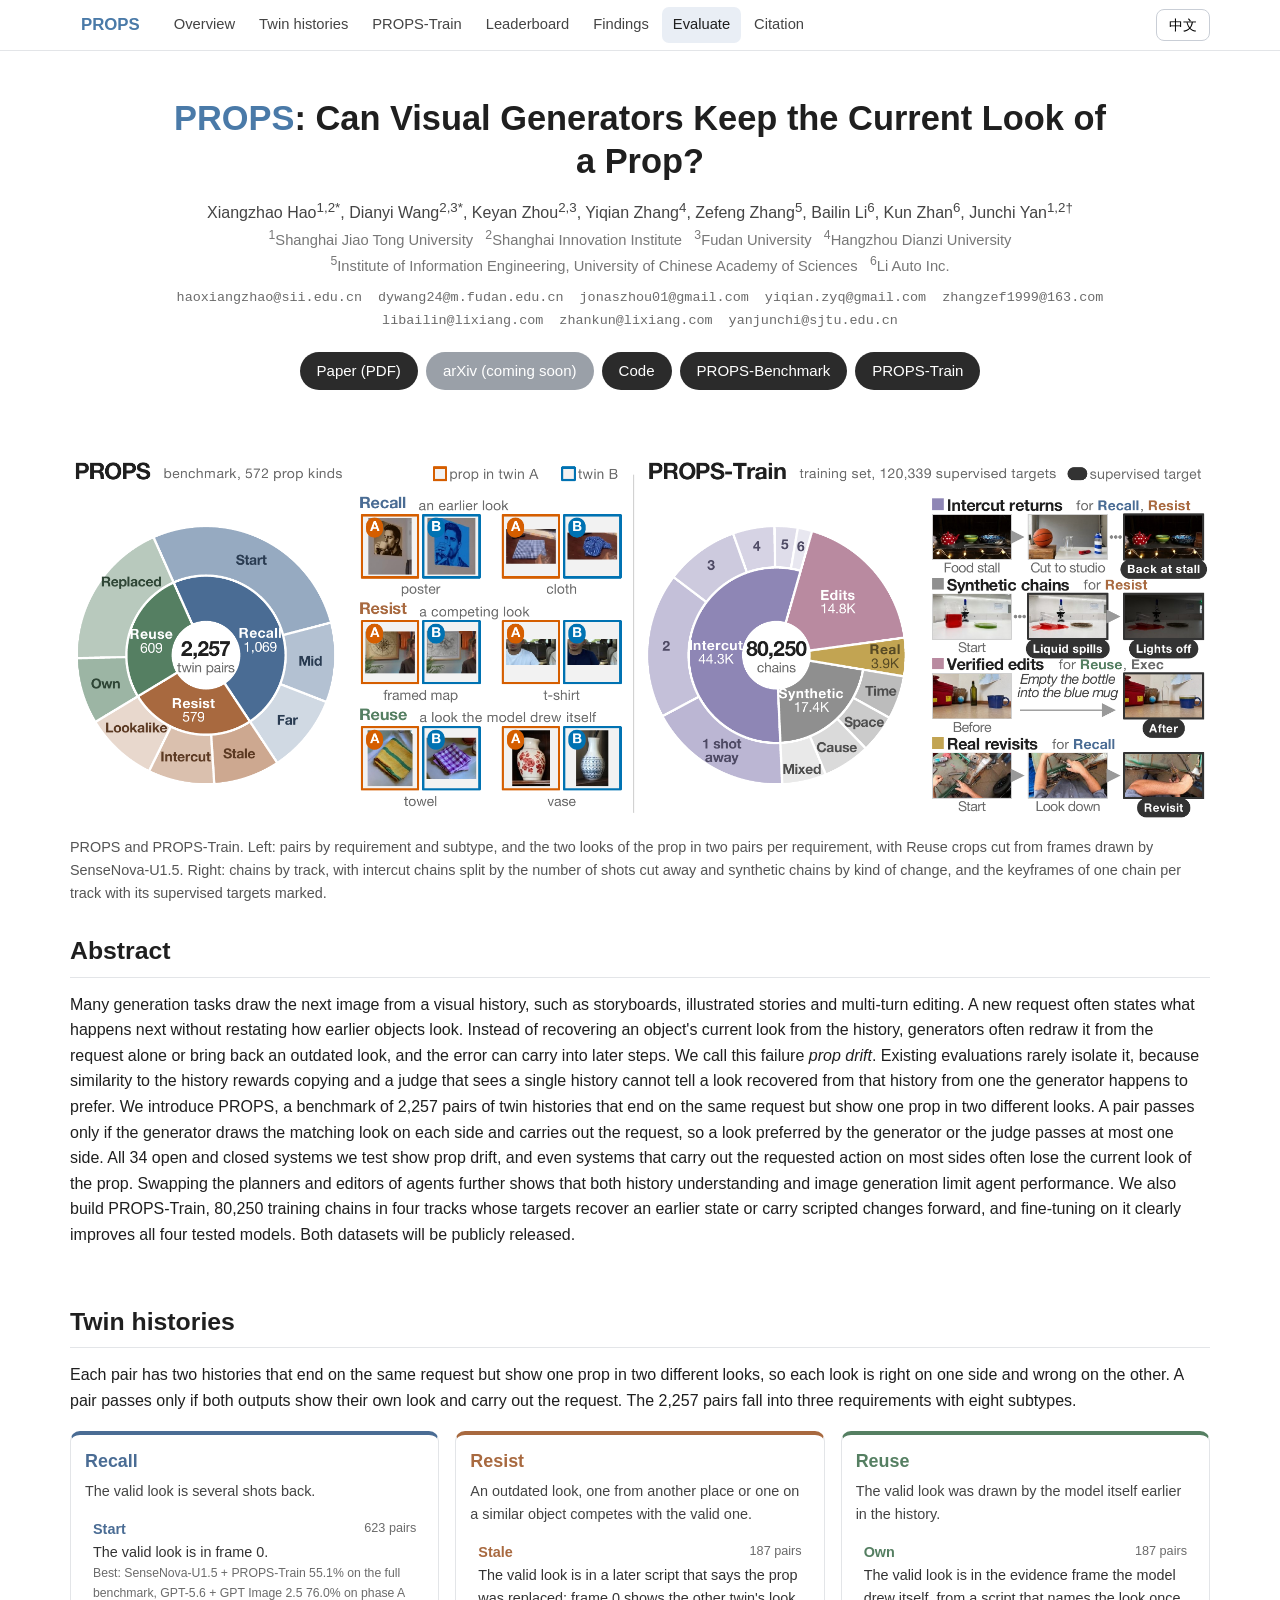
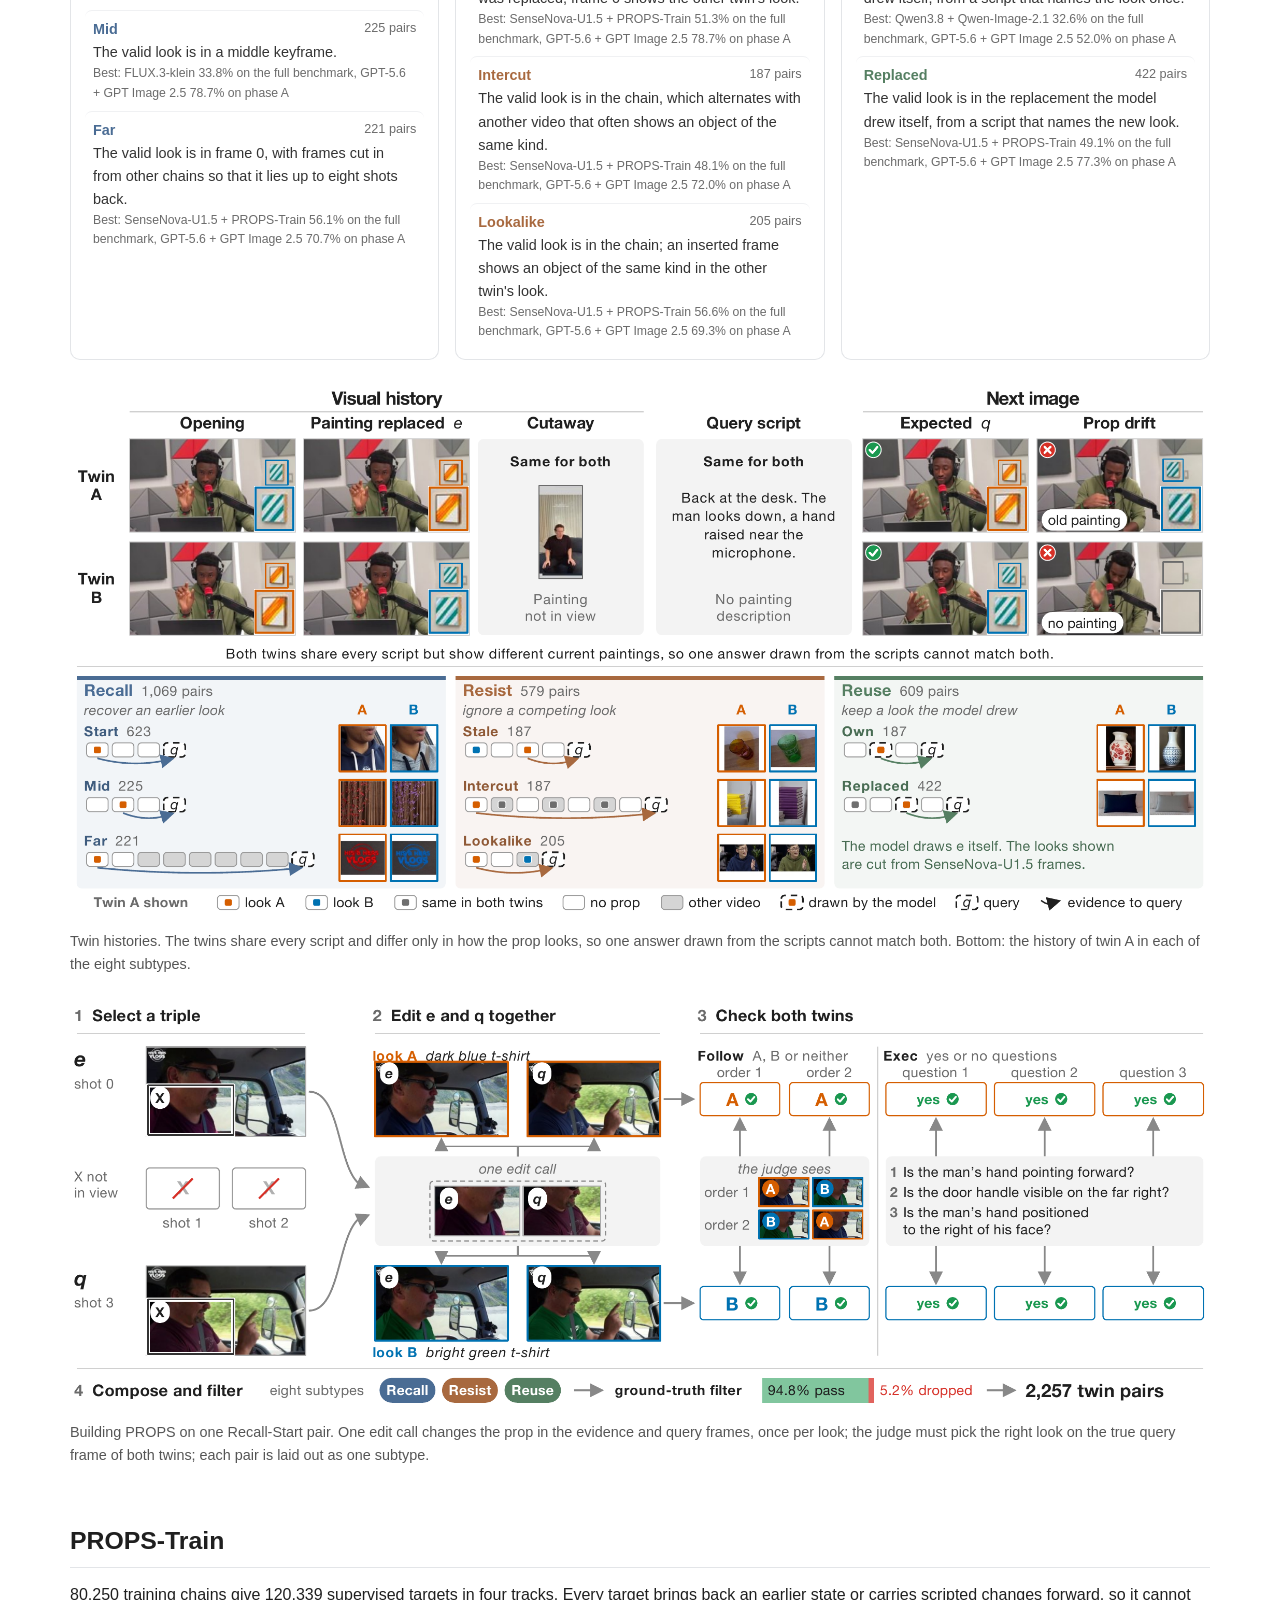
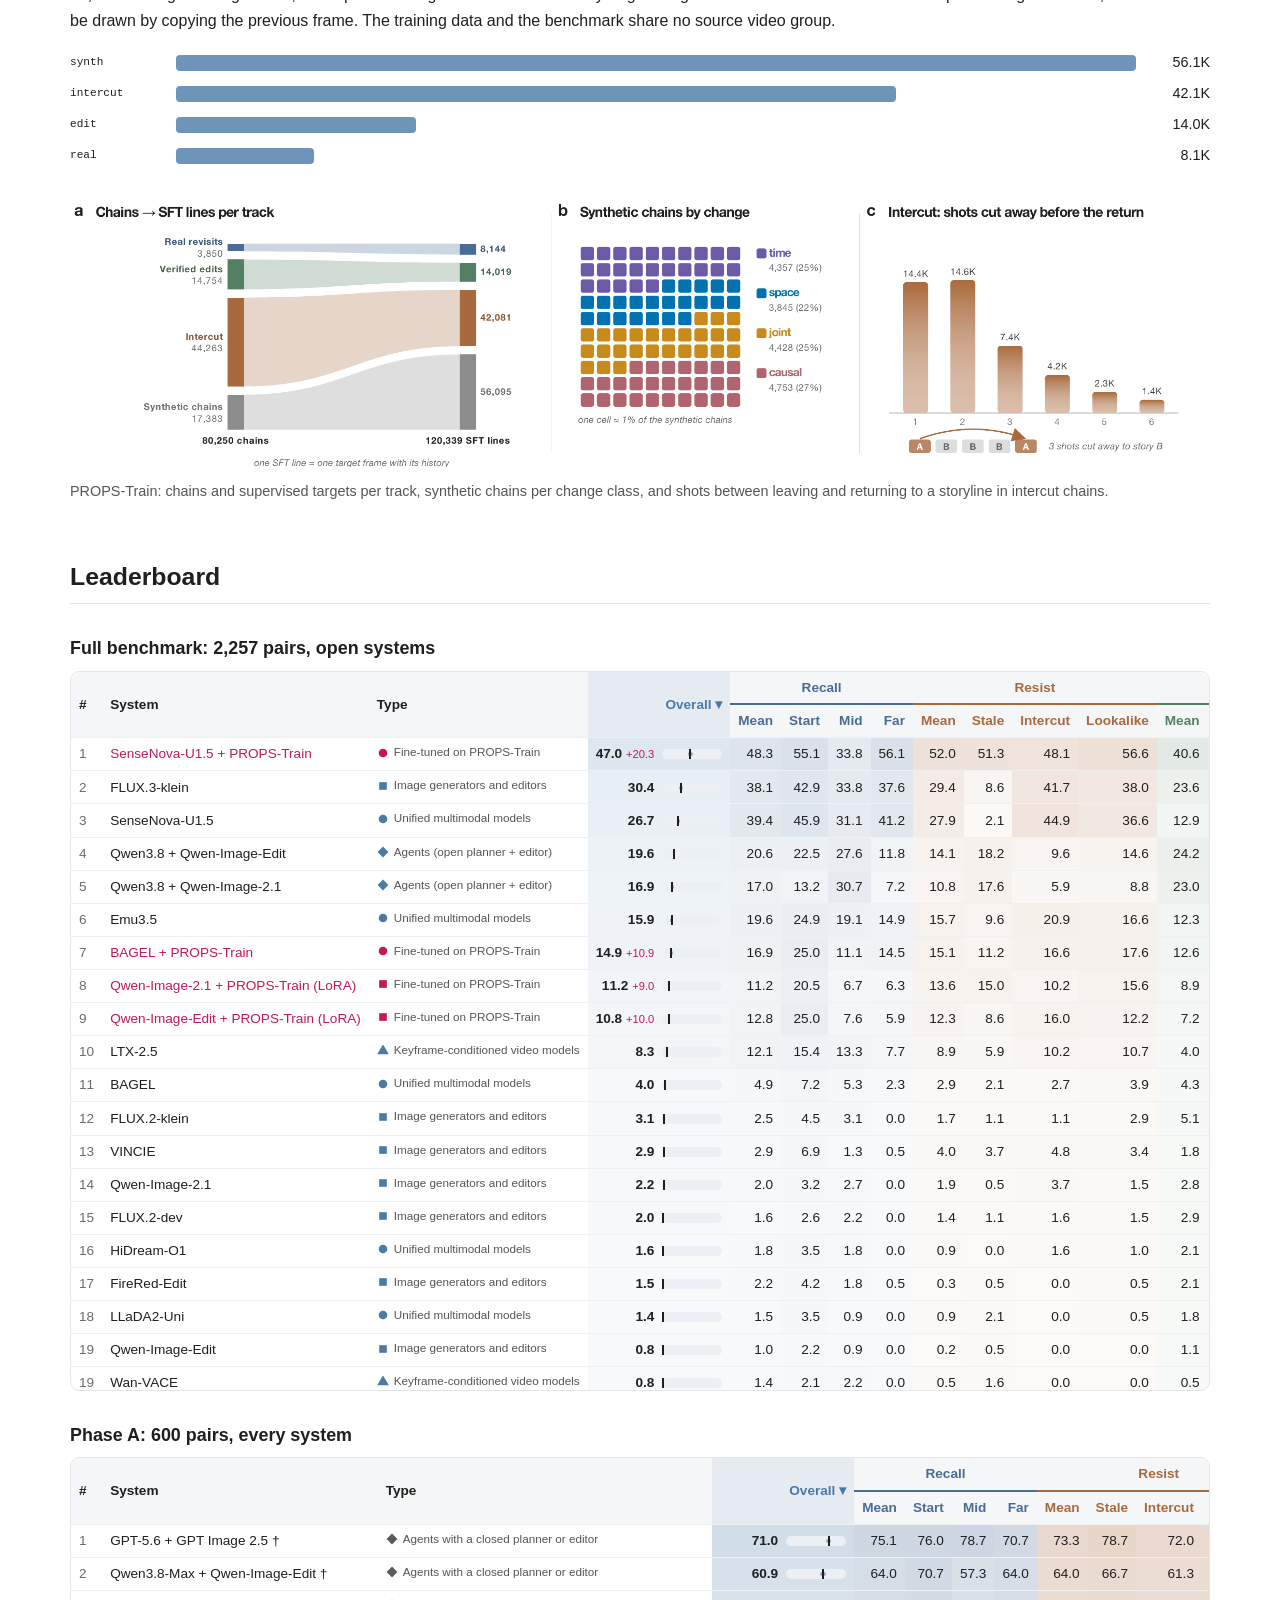
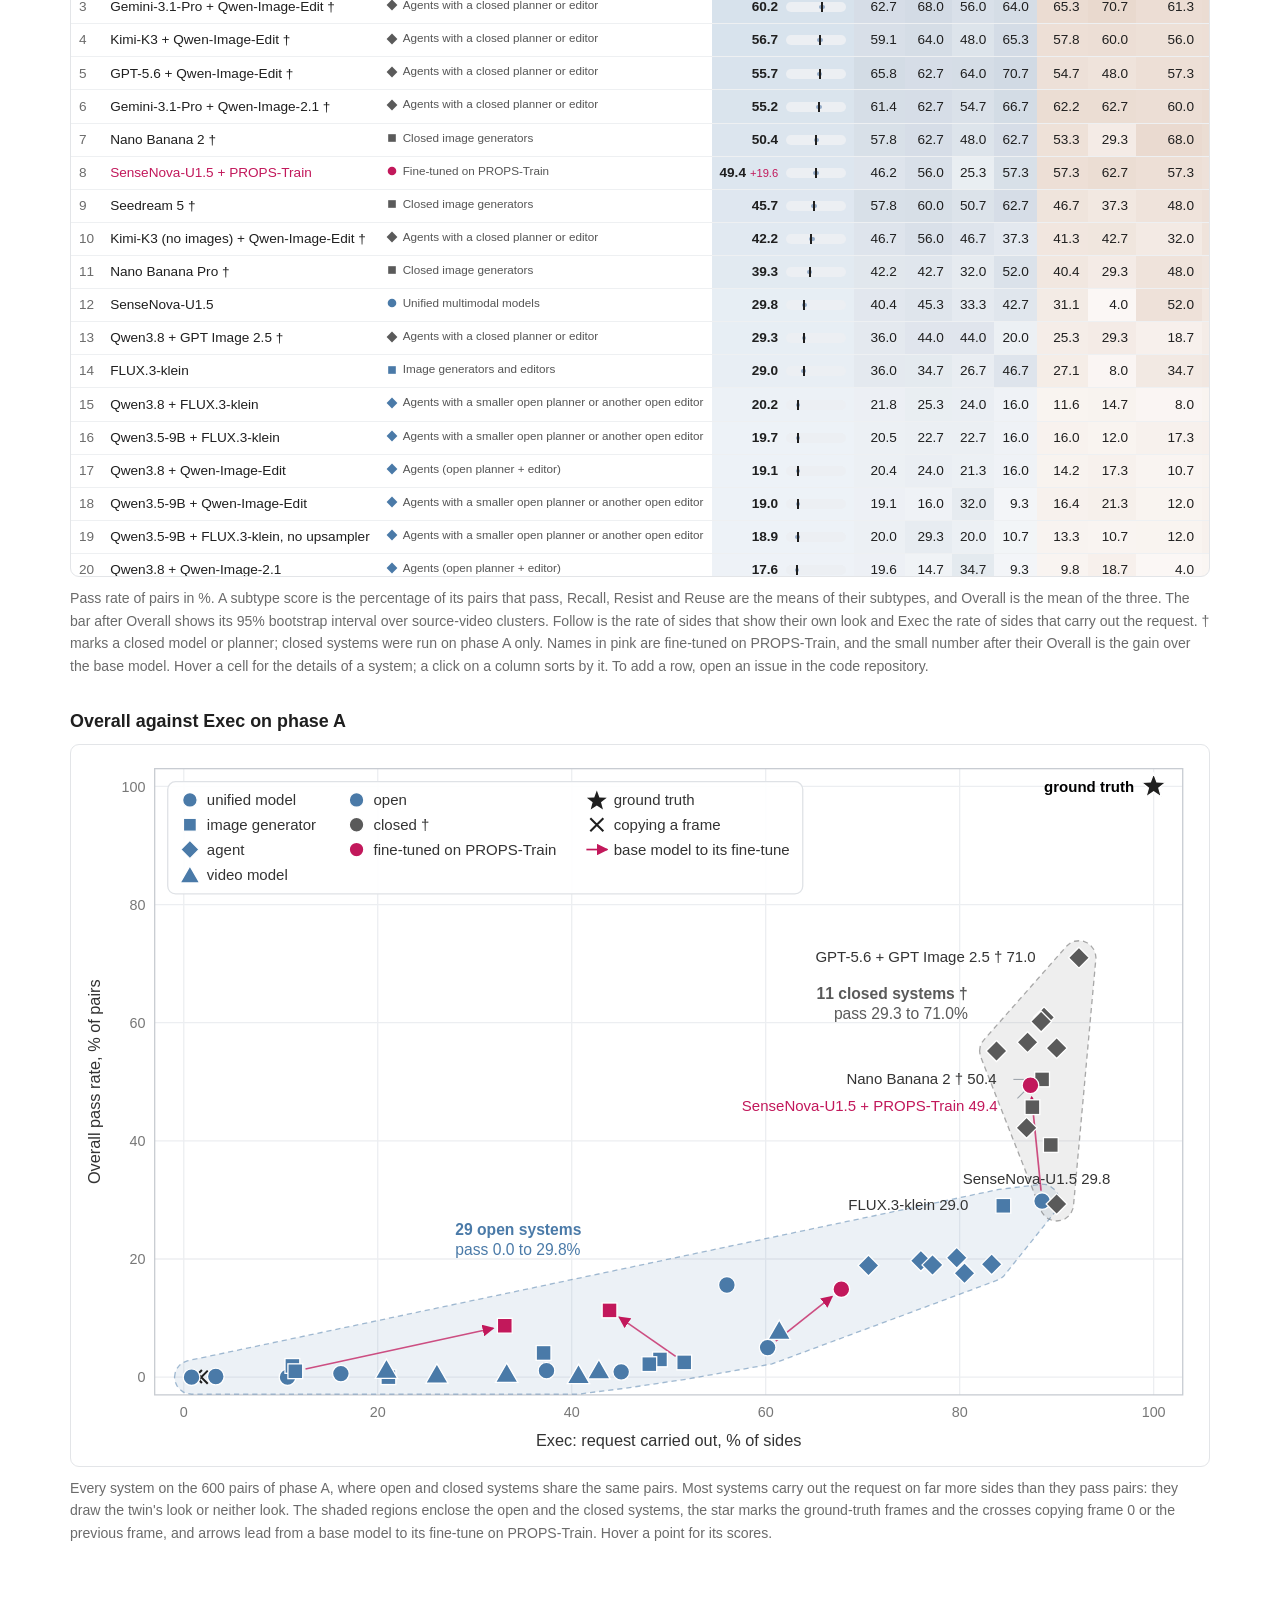
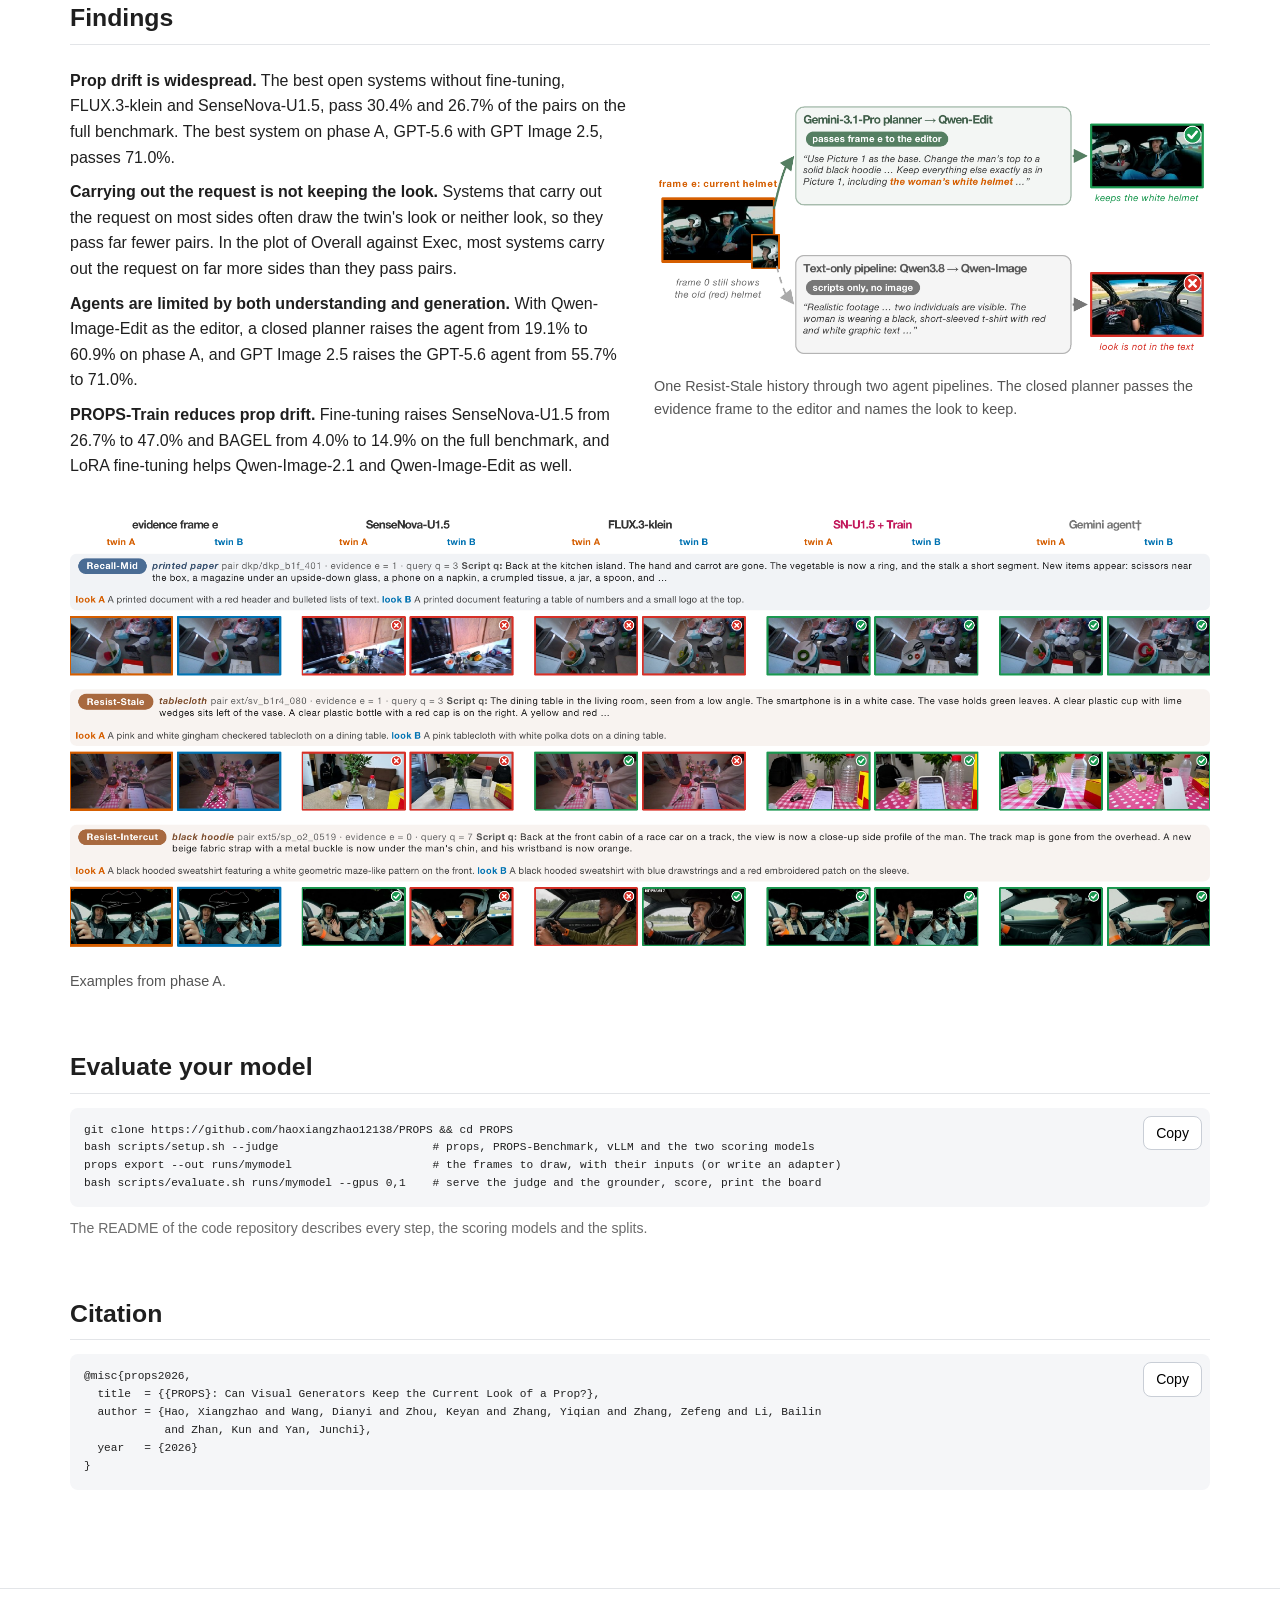
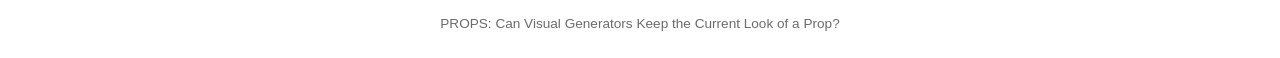
==== commit 2432334f: "Rebuild the page: 2,257 and 600 pairs Co-Authored-By: Claude Code <noreply@anthropic.com>" ====
--- a/index.html
+++ b/index.html
@@ -20,26 +20,26 @@
 and the benchmark share no source video group.</p><p class="zh">80,250 条训练链给出四个轨道中的 120,339 个监督目标。每个目标都要带回先前的状态，或把脚本写明的改动延续下去，所以无法靠复制前一帧画出来。训练数据与基准不共用任何来源视频组。</p>
 <div class="tracks"><div class="trk" data-tip="&lt;b&gt;synth&lt;/b&gt;: synthetic chains with two to five changes in time, space or cause&lt;br&gt;56.1K targets, 47% of the training set" data-tip-zh="&lt;b&gt;synth&lt;/b&gt;：在时间、空间或因果上有二到五处变化的合成链&lt;br&gt;56.1K 个目标，占训练集的 47%"><code>synth</code><div><div class="bar" style="width:100.0%"></div></div><span class="v">56.1K</span></div><div class="trk" data-tip="&lt;b&gt;intercut&lt;/b&gt;: a return to chain A after one to six shots of chain B&lt;br&gt;42.1K targets, 35% of the training set" data-tip-zh="&lt;b&gt;intercut&lt;/b&gt;：在链 B 的一到六个镜头之后回到链 A&lt;br&gt;42.1K 个目标，占训练集的 35%"><code>intercut</code><div><div class="bar" style="width:75.0%"></div></div><span class="v">42.1K</span></div><div class="trk" data-tip="&lt;b&gt;edit&lt;/b&gt;: one scripted change per step, with everything else kept&lt;br&gt;14.0K targets, 12% of the training set" data-tip-zh="&lt;b&gt;edit&lt;/b&gt;：每步一处脚本写明的改动，其余一切保持不变&lt;br&gt;14.0K 个目标，占训练集的 12%"><code>edit</code><div><div class="bar" style="width:25.0%"></div></div><span class="v">14.0K</span></div><div class="trk" data-tip="&lt;b&gt;real&lt;/b&gt;: the camera returns to an earlier place in a real video&lt;br&gt;8.1K targets, 7% of the training set" data-tip-zh="&lt;b&gt;real&lt;/b&gt;：真实视频中镜头回到先前的地点&lt;br&gt;8.1K 个目标，占训练集的 7%"><code>real</code><div><div class="bar" style="width:14.4%"></div></div><span class="v">8.1K</span></div></div><figure><img src="static/train.png" alt="train" loading="lazy"><figcaption><span class="en">PROPS-Train: chains and supervised targets per track, synthetic chains per change class, and shots between leaving and returning to a storyline in intercut chains.</span><span class="zh">PROPS-Train：每个轨道的链数和监督目标数、每类变化的合成链数，以及交切链中离开一条故事线到回到它之间的镜头数。</span></figcaption></figure></section>
 <section id="leaderboard"><h2><span class="en">Leaderboard</span><span class="zh">榜单</span></h2>
-<h3><span class="en">Full benchmark: 2,231 pairs, open systems</span><span class="zh">完整基准：2,231 对，开源系统</span></h3>
+<h3><span class="en">Full benchmark: 2,257 pairs, open systems</span><span class="zh">完整基准：2,257 对，开源系统</span></h3>
 <div class="lb"><table class="board" id="lb_full"></table></div>
-<h3><span class="en">Phase A: 590 pairs, every system</span><span class="zh">Phase A：590 对，全部系统</span></h3>
+<h3><span class="en">Phase A: 600 pairs, every system</span><span class="zh">Phase A：600 对，全部系统</span></h3>
 <div class="lb"><table class="board" id="lb_phase_a"></table></div>
 <p class="en" style="color:var(--mid);font-size:.88em">Pass rate of pairs in %. A subtype score is the percentage of its pairs that pass, Recall, Resist and
 Reuse are the means of their subtypes, and Overall is the mean of the three. The bar after Overall shows its 95%
 bootstrap interval over source-video clusters. Follow is the rate of sides that show their own look and Exec the rate
 of sides that carry out the request. † marks a closed model or planner; closed systems were run on phase A only.
 Names in pink are fine-tuned on PROPS-Train, and the small number after their Overall is the gain over the base
-model. Hover a cell for the details of a system; a click on a column sorts by it. The official splits leave out the
-26 pairs of the paper whose history holds a relit Ego4D frame. To add a row, open an issue in the code repository.</p><p class="zh" style="color:var(--mid);font-size:.88em">对的通过率，单位 %。子类分数是该子类中通过的对所占的百分比，Recall、Resist 和 Reuse 是各自子类的均值，Overall 是这三者的均值。Overall 后面的小条表示它在来源视频簇上做 bootstrap 得到的 95% 区间。Follow 是呈现自身外观的侧所占比例，Exec 是完成请求的侧所占比例。† 表示闭源模型或闭源规划器，闭源系统只在 phase A 上运行。粉色名称是在 PROPS-Train 上微调的模型，Overall 后面的小数字是相对基础模型的提升。鼠标悬停在单元格上可以看该系统的详细分数，点击列名可以按该列排序。官方划分去掉了论文中历史里含重新打光 Ego4D 帧的 26 对。如需添加一行，请在代码仓库提 issue。</p>
+model. Hover a cell for the details of a system; a click on a column sorts by it. To add a row, open an issue in
+the code repository.</p><p class="zh" style="color:var(--mid);font-size:.88em">对的通过率，单位 %。子类分数是该子类中通过的对所占的百分比，Recall、Resist 和 Reuse 是各自子类的均值，Overall 是这三者的均值。Overall 后面的小条表示它在来源视频簇上做 bootstrap 得到的 95% 区间。Follow 是呈现自身外观的侧所占比例，Exec 是完成请求的侧所占比例。† 表示闭源模型或闭源规划器，闭源系统只在 phase A 上运行。粉色名称是在 PROPS-Train 上微调的模型，Overall 后面的小数字是相对基础模型的提升。鼠标悬停在单元格上可以看该系统的详细分数，点击列名可以按该列排序。如需添加一行，请在代码仓库提 issue。</p>
 <h3><span class="en">Overall against Exec on phase A</span><span class="zh">phase A 上的 Overall 与 Exec</span></h3>
 <div class="chart"><svg id="sc" viewBox="0 0 860 540"></svg></div>
-<p class="en" style="color:var(--mid);font-size:.88em">Every system on the 590 pairs of phase A, where open and closed systems share the same pairs. Most
+<p class="en" style="color:var(--mid);font-size:.88em">Every system on the 600 pairs of phase A, where open and closed systems share the same pairs. Most
 systems carry out the request on far more sides than they pass pairs: they draw the twin's look or neither look. The
 shaded regions enclose the open and the closed systems, the star marks the ground-truth frames and the crosses
 copying frame 0 or the previous frame, and arrows lead from a base model to its fine-tune on PROPS-Train. Hover a
-point for its scores.</p><p class="zh" style="color:var(--mid);font-size:.88em">phase A 的 590 对上的全部系统，开源和闭源系统在这些对上可以直接比较。大多数系统完成请求的侧远多于它们通过的对：它们画出了另一侧的外观，或两种外观都没画出。阴影区域分别圈出开源系统和闭源系统，星号表示真值帧，叉号表示复制第 0 帧或复制前一帧，箭头从基础模型指向它在 PROPS-Train 上的微调版本。鼠标悬停在点上可以看分数。</p></section>
+point for its scores.</p><p class="zh" style="color:var(--mid);font-size:.88em">phase A 的 600 对上的全部系统，开源和闭源系统在这些对上可以直接比较。大多数系统完成请求的侧远多于它们通过的对：它们画出了另一侧的外观，或两种外观都没画出。阴影区域分别圈出开源系统和闭源系统，星号表示真值帧，叉号表示复制第 0 帧或复制前一帧，箭头从基础模型指向它在 PROPS-Train 上的微调版本。鼠标悬停在点上可以看分数。</p></section>
 <section id="findings"><h2><span class="en">Findings</span><span class="zh">主要发现</span></h2>
-<div class="row"><div class="find"><p><span class="en"><b>Prop drift is widespread.</b> The best open systems without fine-tuning, FLUX.3-klein and SenseNova-U1.5, pass 30.6% and 26.6% of the pairs on the full benchmark. The best system on phase A, GPT-5.6 with GPT Image 2.5, passes 71.1%.</span><span class="zh"><b>Prop drift 普遍存在。</b> 未经微调的最强开源系统 FLUX.3-klein 和 SenseNova-U1.5 在完整基准上分别通过 30.6% 和 26.6% 的对。phase A 上最强的系统 GPT-5.6 + GPT Image 2.5 通过 71.1%。</span></p><p><span class="en"><b>Carrying out the request is not keeping the look.</b> Systems that carry out the request on most sides often draw the twin&#x27;s look or neither look, so they pass far fewer pairs. In the plot of Overall against Exec, most systems carry out the request on far more sides than they pass pairs.</span><span class="zh"><b>完成请求不等于保持外观。</b> 能完成大多数请求的系统，常常画出另一侧的外观或两种外观都没画出，因此通过的对要少得多。在 Overall 对 Exec 的散点图里，大多数系统完成请求的侧远多于它们通过的对。</span></p><p><span class="en"><b>Agents are limited by both understanding and generation.</b> With Qwen-Image-Edit as the editor, a closed planner raises the agent from 18.9% to 61.1% on phase A, and GPT Image 2.5 raises the GPT-5.6 agent from 56.2% to 71.1%.</span><span class="zh"><b>Agent 同时受理解和生成两方面的限制。</b> 以 Qwen-Image-Edit 为编辑器时，换成闭源规划器可使 agent 在 phase A 上从 18.9% 升到 61.1%，而换用 GPT Image 2.5 可使 GPT-5.6 agent 从 56.2% 升到 71.1%。</span></p><p><span class="en"><b>PROPS-Train reduces prop drift.</b> Fine-tuning raises SenseNova-U1.5 from 26.6% to 46.8% and BAGEL from 4.1% to 15.0% on the full benchmark, and LoRA fine-tuning helps Qwen-Image-2.1 and Qwen-Image-Edit as well.</span><span class="zh"><b>PROPS-Train 减轻了 prop drift。</b> 在完整基准上，微调使 SenseNova-U1.5 从 26.6% 升到 46.8%，使 BAGEL 从 4.1% 升到 15.0%，LoRA 微调同样提升了 Qwen-Image-2.1 和 Qwen-Image-Edit。</span></p></div><figure><img src="static/agents.png" alt="agents" loading="lazy"><figcaption><span class="en">One Resist-Stale history through two agent pipelines. The closed planner passes the evidence frame to the editor and names the look to keep.</span><span class="zh">同一条 Resist-Stale 历史经过两种 agent 流水线。闭源规划器把证据帧交给编辑器，并写明要保留的外观。</span></figcaption></figure></div><figure><img src="static/qual.png" alt="qual" loading="lazy"><figcaption><span class="en">Examples from phase A.</span><span class="zh">phase A 上的示例。</span></figcaption></figure></section>
+<div class="row"><div class="find"><p><span class="en"><b>Prop drift is widespread.</b> The best open systems without fine-tuning, FLUX.3-klein and SenseNova-U1.5, pass 30.4% and 26.7% of the pairs on the full benchmark. The best system on phase A, GPT-5.6 with GPT Image 2.5, passes 71.0%.</span><span class="zh"><b>Prop drift 普遍存在。</b> 未经微调的最强开源系统 FLUX.3-klein 和 SenseNova-U1.5 在完整基准上分别通过 30.4% 和 26.7% 的对。phase A 上最强的系统 GPT-5.6 + GPT Image 2.5 通过 71.0%。</span></p><p><span class="en"><b>Carrying out the request is not keeping the look.</b> Systems that carry out the request on most sides often draw the twin&#x27;s look or neither look, so they pass far fewer pairs. In the plot of Overall against Exec, most systems carry out the request on far more sides than they pass pairs.</span><span class="zh"><b>完成请求不等于保持外观。</b> 能完成大多数请求的系统，常常画出另一侧的外观或两种外观都没画出，因此通过的对要少得多。在 Overall 对 Exec 的散点图里，大多数系统完成请求的侧远多于它们通过的对。</span></p><p><span class="en"><b>Agents are limited by both understanding and generation.</b> With Qwen-Image-Edit as the editor, a closed planner raises the agent from 19.1% to 60.9% on phase A, and GPT Image 2.5 raises the GPT-5.6 agent from 55.7% to 71.0%.</span><span class="zh"><b>Agent 同时受理解和生成两方面的限制。</b> 以 Qwen-Image-Edit 为编辑器时，换成闭源规划器可使 agent 在 phase A 上从 19.1% 升到 60.9%，而换用 GPT Image 2.5 可使 GPT-5.6 agent 从 55.7% 升到 71.0%。</span></p><p><span class="en"><b>PROPS-Train reduces prop drift.</b> Fine-tuning raises SenseNova-U1.5 from 26.7% to 47.0% and BAGEL from 4.0% to 14.9% on the full benchmark, and LoRA fine-tuning helps Qwen-Image-2.1 and Qwen-Image-Edit as well.</span><span class="zh"><b>PROPS-Train 减轻了 prop drift。</b> 在完整基准上，微调使 SenseNova-U1.5 从 26.7% 升到 47.0%，使 BAGEL 从 4.0% 升到 14.9%，LoRA 微调同样提升了 Qwen-Image-2.1 和 Qwen-Image-Edit。</span></p></div><figure><img src="static/agents.png" alt="agents" loading="lazy"><figcaption><span class="en">One Resist-Stale history through two agent pipelines. The closed planner passes the evidence frame to the editor and names the look to keep.</span><span class="zh">同一条 Resist-Stale 历史经过两种 agent 流水线。闭源规划器把证据帧交给编辑器，并写明要保留的外观。</span></figcaption></figure></div><figure><img src="static/qual.png" alt="qual" loading="lazy"><figcaption><span class="en">Examples from phase A.</span><span class="zh">phase A 上的示例。</span></figcaption></figure></section>
 <section id="evaluate"><h2><span class="en">Evaluate your model</span><span class="zh">评测你的模型</span></h2><div class="code"><button class="act"><span class="en">Copy</span><span class="zh">复制</span></button><pre>git clone https://github.com/haoxiangzhao12138/PROPS &amp;&amp; cd PROPS
 bash scripts/setup.sh --judge                       # props, PROPS-Benchmark, vLLM and the two scoring models
 props export --out runs/mymodel                     # the frames to draw, with their inputs (or write an adapter)
@@ -53,5 +53,5 @@
 }</pre></div></section></main>
 <footer>PROPS: Can Visual Generators Keep the Current Look of a Prop?</footer>
 <div id="tip"></div><div class="lightbox" id="lightbox"><img alt=""></div>
-<script type="application/json" id="props-data">{"metrics":[{"k":"Overall","short":"Overall","group":"","axis":"Overall pass rate, % of pairs","desc":"Mean of Recall, Resist and Reuse. A pair passes only if both twins show their own look of the prop and carry out the request.","desc_zh":"Recall、Resist 和 Reuse 的均值。一对只有在两侧都呈现各自的道具外观并完成请求时才通过。","axis_zh":"Overall 通过率，对的百分比"},{"k":"Recall","short":"Recall","group":"Recall","axis":"Recall, % of pairs that pass","axis_zh":"Recall，通过的对的百分比","desc":"Mean of Start, Mid and Far: the valid look is several shots back.","desc_zh":"Start、Mid 和 Far 的均值：有效外观出现在好几个镜头之前。"},{"k":"Recall-Start","short":"Start","group":"Recall","axis":"Recall-Start, % of pairs that pass","axis_zh":"Recall-Start，通过的对的百分比","desc":"623 pairs. The valid look is in frame 0.","desc_zh":"623 对。有效外观在第 0 帧。"},{"k":"Recall-Mid","short":"Mid","group":"Recall","axis":"Recall-Mid, % of pairs that pass","axis_zh":"Recall-Mid，通过的对的百分比","desc":"225 pairs. The valid look is in a middle keyframe.","desc_zh":"225 对。有效外观在中间的一个关键帧。"},{"k":"Recall-Far","short":"Far","group":"Recall","axis":"Recall-Far, % of pairs that pass","axis_zh":"Recall-Far，通过的对的百分比","desc":"221 pairs. The valid look is in frame 0, with frames cut in from other chains so that it lies up to eight shots back.","desc_zh":"221 对。有效外观在第 0 帧，中间插入了来自其他链的帧，使它最远在八个镜头之前。"},{"k":"Resist","short":"Resist","group":"Resist","axis":"Resist, % of pairs that pass","axis_zh":"Resist，通过的对的百分比","desc":"Mean of Stale, Intercut and Lookalike: an outdated look, one from another place or one on a similar object competes with the valid one.","desc_zh":"Stale、Intercut 和 Lookalike 的均值：一个过时的外观、另一个地点的外观或相似物体上的外观，与有效外观相竞争。"},{"k":"Resist-Stale","short":"Stale","group":"Resist","axis":"Resist-Stale, % of pairs that pass","axis_zh":"Resist-Stale，通过的对的百分比","desc":"187 pairs. The valid look is in a later script that says the prop was replaced; frame 0 shows the other twin's look.","desc_zh":"187 对。有效外观由后来的一条脚本给出，它说道具已被替换，而第 0 帧显示的是另一侧的外观。"},{"k":"Resist-Intercut","short":"Intercut","group":"Resist","axis":"Resist-Intercut, % of pairs that pass","axis_zh":"Resist-Intercut，通过的对的百分比","desc":"187 pairs. The valid look is in the chain, which alternates with another video that often shows an object of the same kind.","desc_zh":"187 对。有效外观在本链中，本链与另一段视频交替出现，那段视频里常有同类物体。"},{"k":"Resist-Lookalike","short":"Lookalike","group":"Resist","axis":"Resist-Lookalike, % of pairs that pass","axis_zh":"Resist-Lookalike，通过的对的百分比","desc":"205 pairs. The valid look is in the chain; an inserted frame shows an object of the same kind in the other twin's look.","desc_zh":"205 对。有效外观在本链中，插入的一帧里有一个同类物体，呈现的是另一侧的外观。"},{"k":"Reuse","short":"Reuse","group":"Reuse","axis":"Reuse, % of pairs that pass","axis_zh":"Reuse，通过的对的百分比","desc":"Mean of Own and Replaced: the valid look was drawn by the model itself earlier in the history.","desc_zh":"Own 和 Replaced 的均值：有效外观是模型自己在历史中较早画出的。"},{"k":"Reuse-Own","short":"Own","group":"Reuse","axis":"Reuse-Own, % of pairs that pass","axis_zh":"Reuse-Own，通过的对的百分比","desc":"187 pairs. The valid look is in the evidence frame the model drew itself, from a script that names the look once.","desc_zh":"187 对。有效外观在模型自己画的证据帧里，脚本只提到这个外观一次。"},{"k":"Reuse-Replaced","short":"Replaced","group":"Reuse","axis":"Reuse-Replaced, % of pairs that pass","axis_zh":"Reuse-Replaced，通过的对的百分比","desc":"422 pairs. The valid look is in the replacement the model drew itself, from a script that names the new look.","desc_zh":"422 对。有效外观在模型自己画出的替换物里，脚本写明了新外观。"},{"k":"Follow","short":"Follow","group":"Diagnostic","axis":"Follow: own look shown, % of sides","desc":"Share of sides whose output shows its own look of the prop. A diagnostic, not part of Overall.","desc_zh":"输出呈现自己那一侧道具外观的侧所占比例。诊断指标，不计入 Overall。","axis_zh":"Follow：呈现自身外观，侧的百分比"},{"k":"Exec","short":"Exec","group":"Diagnostic","axis":"Exec: request carried out, % of sides","desc":"Share of sides whose output carries out the scripted request. A diagnostic, not part of Overall.","desc_zh":"输出完成了脚本请求的侧所占比例。诊断指标，不计入 Overall。","axis_zh":"Exec：完成请求，侧的百分比"}],"groups":[["Recall",["Recall-Start","Recall-Mid","Recall-Far"]],["Resist",["Resist-Stale","Resist-Intercut","Resist-Lookalike"]],["Reuse",["Reuse-Own","Reuse-Replaced"]]],"families":{"umm":"Unified multimodal models","image":"Image generators and editors","agent":"Agents (open planner + editor)","video":"Keyframe-conditioned video models","closed":"Closed image generators","closed_agent":"Agents with a closed planner or editor","small_agent":"Agents with a smaller open planner or another open editor","train":"Fine-tuned on PROPS-Train"},"pairs":{"full":2231,"phase_a":590,"paper":2257,"paper_a":600},"splits":{"full":[{"name":"SenseNova-U1.5","family":"umm","kind":"Unified multimodal models","kind_zh":"统一多模态模型","v":{"Overall":26.6,"Recall":39.4,"Recall-Start":45.9,"Recall-Mid":31.1,"Recall-Far":41.2,"Resist":27.4,"Resist-Stale":2.1,"Resist-Intercut":43.5,"Resist-Lookalike":36.6,"Reuse":12.9,"Reuse-Own":23.5,"Reuse-Replaced":2.4,"Follow":46.0,"Exec":87.8},"ci":[23.9,29.3],"unscored":0,"closed":false,"ours":false,"base":null,"shape":"o","color":"open"},{"name":"Emu3.5","family":"umm","kind":"Unified multimodal models","kind_zh":"统一多模态模型","v":{"Overall":16.0,"Recall":19.6,"Recall-Start":24.9,"Recall-Mid":19.1,"Recall-Far":14.9,"Resist":16.2,"Resist-Stale":9.6,"Resist-Intercut":22.4,"Resist-Lookalike":16.6,"Reuse":12.3,"Reuse-Own":12.3,"Reuse-Replaced":12.3,"Follow":55.3,"Exec":57.0},"ci":[13.8,18.6],"unscored":1,"closed":false,"ours":false,"base":null,"shape":"o","color":"open"},{"name":"BAGEL","family":"umm","kind":"Unified multimodal models","kind_zh":"统一多模态模型","v":{"Overall":4.1,"Recall":4.9,"Recall-Start":7.2,"Recall-Mid":5.3,"Recall-Far":2.3,"Resist":3.0,"Resist-Stale":2.1,"Resist-Intercut":3.1,"Resist-Lookalike":3.9,"Reuse":4.3,"Reuse-Own":2.7,"Reuse-Replaced":5.9,"Follow":21.6,"Exec":60.5},"ci":[3.2,5.1],"unscored":0,"closed":false,"ours":false,"base":null,"shape":"o","color":"open"},{"name":"HiDream-O1","family":"umm","kind":"Unified multimodal models","kind_zh":"统一多模态模型","v":{"Overall":1.6,"Recall":1.8,"Recall-Start":3.5,"Recall-Mid":1.8,"Recall-Far":0.0,"Resist":1.0,"Resist-Stale":0.0,"Resist-Intercut":1.9,"Resist-Lookalike":1.0,"Reuse":2.1,"Reuse-Own":3.7,"Reuse-Replaced":0.5,"Follow":10.6,"Exec":40.1},"ci":[1.0,2.3],"unscored":0,"closed":false,"ours":false,"base":null,"shape":"o","color":"open"},{"name":"LLaDA2-Uni","family":"umm","kind":"Unified multimodal models","kind_zh":"统一多模态模型","v":{"Overall":1.4,"Recall":1.5,"Recall-Start":3.5,"Recall-Mid":0.9,"Recall-Far":0.0,"Resist":0.9,"Resist-Stale":2.1,"Resist-Intercut":0.0,"Resist-Lookalike":0.5,"Reuse":1.8,"Reuse-Own":1.6,"Reuse-Replaced":1.9,"Follow":11.3,"Exec":49.4},"ci":[0.8,2.0],"unscored":6,"closed":false,"ours":false,"base":null,"shape":"o","color":"open"},{"name":"OmniGen2","family":"umm","kind":"Unified multimodal models","kind_zh":"统一多模态模型","v":{"Overall":0.7,"Recall":0.3,"Recall-Start":0.5,"Recall-Mid":0.4,"Recall-Far":0.0,"Resist":1.2,"Resist-Stale":3.2,"Resist-Intercut":0.0,"Resist-Lookalike":0.5,"Reuse":0.5,"Reuse-Own":0.5,"Reuse-Replaced":0.5,"Follow":13.6,"Exec":17.2},"ci":[0.3,1.1],"unscored":5,"closed":false,"ours":false,"base":null,"shape":"o","color":"open"},{"name":"Lumina-DiMOO","family":"umm","kind":"Unified multimodal models","kind_zh":"统一多模态模型","v":{"Overall":0.1,"Recall":0.2,"Recall-Start":0.5,"Recall-Mid":0.0,"Recall-Far":0.0,"Resist":0.2,"Resist-Stale":0.0,"Resist-Intercut":0.6,"Resist-Lookalike":0.0,"Reuse":0.0,"Reuse-Own":0.0,"Reuse-Replaced":0.0,"Follow":14.0,"Exec":2.9},"ci":[0.0,0.3],"unscored":2,"closed":false,"ours":false,"base":null,"shape":"o","color":"open"},{"name":"Janus-Pro","family":"umm","kind":"Unified multimodal models","kind_zh":"统一多模态模型","v":{"Overall":0.0,"Recall":0.0,"Recall-Start":0.0,"Recall-Mid":0.0,"Recall-Far":0.0,"Resist":0.0,"Resist-Stale":0.0,"Resist-Intercut":0.0,"Resist-Lookalike":0.0,"Reuse":0.0,"Reuse-Own":0.0,"Reuse-Replaced":0.0,"Follow":1.0,"Exec":1.4},"ci":[0.0,0.0],"unscored":7,"closed":false,"ours":false,"base":null,"shape":"o","color":"open"},{"name":"Show-o2","family":"umm","kind":"Unified multimodal models","kind_zh":"统一多模态模型","v":{"Overall":0.0,"Recall":0.0,"Recall-Start":0.0,"Recall-Mid":0.0,"Recall-Far":0.0,"Resist":0.0,"Resist-Stale":0.0,"Resist-Intercut":0.0,"Resist-Lookalike":0.0,"Reuse":0.0,"Reuse-Own":0.0,"Reuse-Replaced":0.0,"Follow":1.4,"Exec":12.0},"ci":[0.0,0.0],"unscored":0,"closed":false,"ours":false,"base":null,"shape":"o","color":"open"},{"name":"FLUX.3-klein","family":"image","kind":"Image generators and editors","kind_zh":"图像生成与编辑模型","v":{"Overall":30.6,"Recall":38.1,"Recall-Start":42.9,"Recall-Mid":33.8,"Recall-Far":37.6,"Resist":30.0,"Resist-Stale":8.6,"Resist-Intercut":43.5,"Resist-Lookalike":38.0,"Reuse":23.6,"Reuse-Own":29.4,"Reuse-Replaced":17.8,"Follow":55.0,"Exec":84.2},"ci":[27.3,33.9],"unscored":2,"closed":false,"ours":false,"base":null,"shape":"s","color":"open"},{"name":"FLUX.2-klein","family":"image","kind":"Image generators and editors","kind_zh":"图像生成与编辑模型","v":{"Overall":3.1,"Recall":2.5,"Recall-Start":4.5,"Recall-Mid":3.1,"Recall-Far":0.0,"Resist":1.7,"Resist-Stale":1.1,"Resist-Intercut":1.2,"Resist-Lookalike":2.9,"Reuse":5.1,"Reuse-Own":5.9,"Reuse-Replaced":4.3,"Follow":16.4,"Exec":49.6},"ci":[2.3,4.1],"unscored":0,"closed":false,"ours":false,"base":null,"shape":"s","color":"open"},{"name":"VINCIE","family":"image","kind":"Image generators and editors","kind_zh":"图像生成与编辑模型","v":{"Overall":2.9,"Recall":2.9,"Recall-Start":6.9,"Recall-Mid":1.3,"Recall-Far":0.5,"Resist":4.0,"Resist-Stale":3.7,"Resist-Intercut":5.0,"Resist-Lookalike":3.4,"Reuse":1.8,"Reuse-Own":0.5,"Reuse-Replaced":3.1,"Follow":18.9,"Exec":41.0},"ci":[2.1,3.9],"unscored":4,"closed":false,"ours":false,"base":null,"shape":"s","color":"open"},{"name":"Qwen-Image-2.1","family":"image","kind":"Image generators and editors","kind_zh":"图像生成与编辑模型","v":{"Overall":2.2,"Recall":2.0,"Recall-Start":3.2,"Recall-Mid":2.7,"Recall-Far":0.0,"Resist":1.9,"Resist-Stale":0.5,"Resist-Intercut":3.7,"Resist-Lookalike":1.5,"Reuse":2.8,"Reuse-Own":4.3,"Reuse-Replaced":1.4,"Follow":11.5,"Exec":51.7},"ci":[1.5,3.1],"unscored":8,"closed":false,"ours":false,"base":null,"shape":"s","color":"open"},{"name":"FLUX.2-dev","family":"image","kind":"Image generators and editors","kind_zh":"图像生成与编辑模型","v":{"Overall":2.0,"Recall":1.6,"Recall-Start":2.6,"Recall-Mid":2.2,"Recall-Far":0.0,"Resist":1.5,"Resist-Stale":1.1,"Resist-Intercut":1.9,"Resist-Lookalike":1.5,"Reuse":2.9,"Reuse-Own":4.8,"Reuse-Replaced":0.9,"Follow":10.6,"Exec":50.1},"ci":[1.2,2.8],"unscored":1,"closed":false,"ours":false,"base":null,"shape":"s","color":"open"},{"name":"FireRed-Edit","family":"image","kind":"Image generators and editors","kind_zh":"图像生成与编辑模型","v":{"Overall":1.5,"Recall":2.2,"Recall-Start":4.2,"Recall-Mid":1.8,"Recall-Far":0.5,"Resist":0.3,"Resist-Stale":0.5,"Resist-Intercut":0.0,"Resist-Lookalike":0.5,"Reuse":2.1,"Reuse-Own":0.5,"Reuse-Replaced":3.8,"Follow":32.7,"Exec":16.2},"ci":[1.1,2.1],"unscored":1,"closed":false,"ours":false,"base":null,"shape":"s","color":"open"},{"name":"Qwen-Image-Edit","family":"image","kind":"Image generators and editors","kind_zh":"图像生成与编辑模型","v":{"Overall":0.8,"Recall":1.0,"Recall-Start":2.2,"Recall-Mid":0.9,"Recall-Far":0.0,"Resist":0.2,"Resist-Stale":0.5,"Resist-Intercut":0.0,"Resist-Lookalike":0.0,"Reuse":1.1,"Reuse-Own":1.6,"Reuse-Replaced":0.5,"Follow":18.8,"Exec":16.8},"ci":[0.4,1.2],"unscored":2,"closed":false,"ours":false,"base":null,"shape":"s","color":"open"},{"name":"FLUX.1-Kontext","family":"image","kind":"Image generators and editors","kind_zh":"图像生成与编辑模型","v":{"Overall":0.0,"Recall":0.0,"Recall-Start":0.0,"Recall-Mid":0.0,"Recall-Far":0.0,"Resist":0.0,"Resist-Stale":0.0,"Resist-Intercut":0.0,"Resist-Lookalike":0.0,"Reuse":0.0,"Reuse-Own":0.0,"Reuse-Replaced":0.0,"Follow":2.5,"Exec":22.2},"ci":[0.0,0.0],"unscored":3,"closed":false,"ours":false,"base":null,"shape":"s","color":"open"},{"name":"Qwen3.8 + Qwen-Image-Edit","family":"agent","kind":"Agents (open planner + editor)","kind_zh":"Agent（开源规划器 + 编辑器）","v":{"Overall":19.6,"Recall":20.6,"Recall-Start":22.5,"Recall-Mid":27.6,"Recall-Far":11.8,"Resist":14.0,"Resist-Stale":18.2,"Resist-Intercut":9.3,"Resist-Lookalike":14.6,"Reuse":24.2,"Reuse-Own":31.0,"Reuse-Replaced":17.5,"Follow":38.4,"Exec":83.0},"ci":[17.7,21.8],"unscored":0,"closed":false,"ours":false,"base":null,"shape":"d","color":"open"},{"name":"Qwen3.8 + Qwen-Image-2.1","family":"agent","kind":"Agents (open planner + editor)","kind_zh":"Agent（开源规划器 + 编辑器）","v":{"Overall":17.0,"Recall":17.0,"Recall-Start":13.2,"Recall-Mid":30.7,"Recall-Far":7.2,"Resist":10.9,"Resist-Stale":17.6,"Resist-Intercut":6.2,"Resist-Lookalike":8.8,"Reuse":23.0,"Reuse-Own":32.6,"Reuse-Replaced":13.3,"Follow":35.3,"Exec":79.7},"ci":[15.0,19.0],"unscored":0,"closed":false,"ours":false,"base":null,"shape":"d","color":"open"},{"name":"LTX-2.5","family":"video","kind":"Keyframe-conditioned video models","kind_zh":"关键帧条件视频模型","v":{"Overall":8.5,"Recall":12.1,"Recall-Start":15.4,"Recall-Mid":13.3,"Recall-Far":7.7,"Resist":9.3,"Resist-Stale":5.9,"Resist-Intercut":11.2,"Resist-Lookalike":10.7,"Reuse":4.0,"Reuse-Own":4.3,"Reuse-Replaced":3.8,"Follow":31.1,"Exec":61.0},"ci":[6.7,10.4],"unscored":0,"closed":false,"ours":false,"base":null,"shape":"t","color":"open"},{"name":"Wan-VACE","family":"video","kind":"Keyframe-conditioned video models","kind_zh":"关键帧条件视频模型","v":{"Overall":0.8,"Recall":1.4,"Recall-Start":2.1,"Recall-Mid":2.2,"Recall-Far":0.0,"Resist":0.5,"Resist-Stale":1.6,"Resist-Intercut":0.0,"Resist-Lookalike":0.0,"Reuse":0.5,"Reuse-Own":0.5,"Reuse-Replaced":0.5,"Follow":11.7,"Exec":24.1},"ci":[0.4,1.3],"unscored":3,"closed":false,"ours":false,"base":null,"shape":"t","color":"open"},{"name":"StoryMem","family":"video","kind":"Keyframe-conditioned video models","kind_zh":"关键帧条件视频模型","v":{"Overall":0.4,"Recall":0.2,"Recall-Start":0.6,"Recall-Mid":0.0,"Recall-Far":0.0,"Resist":0.5,"Resist-Stale":1.6,"Resist-Intercut":0.0,"Resist-Lookalike":0.0,"Reuse":0.5,"Reuse-Own":0.0,"Reuse-Replaced":0.9,"Follow":7.5,"Exec":46.7},"ci":[0.2,0.7],"unscored":1,"closed":false,"ours":false,"base":null,"shape":"t","color":"open"},{"name":"HunyuanVideo-I2V","family":"video","kind":"Keyframe-conditioned video models","kind_zh":"关键帧条件视频模型","v":{"Overall":0.1,"Recall":0.1,"Recall-Start":0.3,"Recall-Mid":0.0,"Recall-Far":0.0,"Resist":0.0,"Resist-Stale":0.0,"Resist-Intercut":0.0,"Resist-Lookalike":0.0,"Reuse":0.3,"Reuse-Own":0.5,"Reuse-Replaced":0.2,"Follow":4.8,"Exec":34.4},"ci":[0.0,0.4],"unscored":0,"closed":false,"ours":false,"base":null,"shape":"t","color":"open"},{"name":"Wan-TI2V","family":"video","kind":"Keyframe-conditioned video models","kind_zh":"关键帧条件视频模型","v":{"Overall":0.0,"Recall":0.1,"Recall-Start":0.0,"Recall-Mid":0.4,"Recall-Far":0.0,"Resist":0.0,"Resist-Stale":0.0,"Resist-Intercut":0.0,"Resist-Lookalike":0.0,"Reuse":0.0,"Reuse-Own":0.0,"Reuse-Replaced":0.0,"Follow":2.1,"Exec":30.3},"ci":[0.0,0.2],"unscored":1,"closed":false,"ours":false,"base":null,"shape":"t","color":"open"},{"name":"Wan-I2V","family":"video","kind":"Keyframe-conditioned video models","kind_zh":"关键帧条件视频模型","v":{"Overall":0.0,"Recall":0.0,"Recall-Start":0.0,"Recall-Mid":0.0,"Recall-Far":0.0,"Resist":0.0,"Resist-Stale":0.0,"Resist-Intercut":0.0,"Resist-Lookalike":0.0,"Reuse":0.1,"Reuse-Own":0.0,"Reuse-Replaced":0.2,"Follow":3.2,"Exec":44.2},"ci":[0.0,0.1],"unscored":0,"closed":false,"ours":false,"base":null,"shape":"t","color":"open"},{"name":"SenseNova-U1.5 + PROPS-Train","family":"train","kind":"Fine-tuned on PROPS-Train","kind_zh":"在 PROPS-Train 上微调","v":{"Overall":46.8,"Recall":48.3,"Recall-Start":55.1,"Recall-Mid":33.8,"Recall-Far":56.1,"Resist":51.5,"Resist-Stale":51.3,"Resist-Intercut":46.6,"Resist-Lookalike":56.6,"Reuse":40.6,"Reuse-Own":32.1,"Reuse-Replaced":49.1,"Follow":71.1,"Exec":86.0},"ci":[43.0,50.6],"unscored":0,"closed":false,"ours":true,"base":"SenseNova-U1.5","shape":"o","color":"ours"},{"name":"BAGEL + PROPS-Train","family":"train","kind":"Fine-tuned on PROPS-Train","kind_zh":"在 PROPS-Train 上微调","v":{"Overall":15.0,"Recall":16.9,"Recall-Start":25.0,"Recall-Mid":11.1,"Recall-Far":14.5,"Resist":15.6,"Resist-Stale":11.2,"Resist-Intercut":18.0,"Resist-Lookalike":17.6,"Reuse":12.6,"Reuse-Own":9.1,"Reuse-Replaced":16.1,"Follow":42.0,"Exec":69.6},"ci":[12.6,17.9],"unscored":0,"closed":false,"ours":true,"base":"BAGEL","shape":"o","color":"ours"},{"name":"Qwen-Image-2.1 + PROPS-Train (LoRA)","family":"train","kind":"Fine-tuned on PROPS-Train","kind_zh":"在 PROPS-Train 上微调","v":{"Overall":11.3,"Recall":11.2,"Recall-Start":20.5,"Recall-Mid":6.7,"Recall-Far":6.3,"Resist":13.9,"Resist-Stale":15.0,"Resist-Intercut":11.2,"Resist-Lookalike":15.6,"Reuse":8.9,"Reuse-Own":4.3,"Reuse-Replaced":13.5,"Follow":50.3,"Exec":45.8},"ci":[9.2,13.7],"unscored":1,"closed":false,"ours":true,"base":"Qwen-Image-2.1","shape":"s","color":"ours"},{"name":"Qwen-Image-Edit + PROPS-Train (LoRA)","family":"train","kind":"Fine-tuned on PROPS-Train","kind_zh":"在 PROPS-Train 上微调","v":{"Overall":10.8,"Recall":12.8,"Recall-Start":25.0,"Recall-Mid":7.6,"Recall-Far":5.9,"Resist":12.5,"Resist-Stale":8.6,"Resist-Intercut":16.8,"Resist-Lookalike":12.2,"Reuse":7.2,"Reuse-Own":3.7,"Reuse-Replaced":10.7,"Follow":52.3,"Exec":38.8},"ci":[8.7,13.2],"unscored":0,"closed":false,"ours":true,"base":"Qwen-Image-Edit","shape":"s","color":"ours"}],"phase_a":[{"name":"SenseNova-U1.5","family":"umm","kind":"Unified multimodal models","kind_zh":"统一多模态模型","v":{"Overall":29.7,"Recall":40.4,"Recall-Start":45.3,"Recall-Mid":33.3,"Recall-Far":42.7,"Resist":30.7,"Resist-Stale":4.0,"Resist-Intercut":50.8,"Resist-Lookalike":37.3,"Reuse":18.0,"Reuse-Own":28.0,"Reuse-Replaced":8.0,"Follow":47.3,"Exec":88.3},"ci":[25.5,34.0],"unscored":0,"closed":false,"ours":false,"base":null,"shape":"o","color":"open"},{"name":"Emu3.5","family":"umm","kind":"Unified multimodal models","kind_zh":"统一多模态模型","v":{"Overall":15.6,"Recall":17.8,"Recall-Start":16.0,"Recall-Mid":18.7,"Recall-Far":18.7,"Resist":15.6,"Resist-Stale":10.7,"Resist-Intercut":21.5,"Resist-Lookalike":14.7,"Reuse":13.3,"Reuse-Own":16.0,"Reuse-Replaced":10.7,"Follow":55.3,"Exec":56.0},"ci":[11.9,19.6],"unscored":0,"closed":false,"ours":false,"base":null,"shape":"o","color":"open"},{"name":"BAGEL","family":"umm","kind":"Unified multimodal models","kind_zh":"统一多模态模型","v":{"Overall":5.1,"Recall":3.5,"Recall-Start":5.3,"Recall-Mid":5.3,"Recall-Far":0.0,"Resist":3.8,"Resist-Stale":4.0,"Resist-Intercut":4.6,"Resist-Lookalike":2.7,"Reuse":8.0,"Reuse-Own":4.0,"Reuse-Replaced":12.0,"Follow":18.4,"Exec":60.2},"ci":[3.3,7.1],"unscored":0,"closed":false,"ours":false,"base":null,"shape":"o","color":"open"},{"name":"HiDream-O1","family":"umm","kind":"Unified multimodal models","kind_zh":"统一多模态模型","v":{"Overall":1.1,"Recall":0.9,"Recall-Start":1.3,"Recall-Mid":1.3,"Recall-Far":0.0,"Resist":0.5,"Resist-Stale":0.0,"Resist-Intercut":1.5,"Resist-Lookalike":0.0,"Reuse":2.0,"Reuse-Own":2.7,"Reuse-Replaced":1.3,"Follow":11.4,"Exec":37.9},"ci":[0.3,2.2],"unscored":0,"closed":false,"ours":false,"base":null,"shape":"o","color":"open"},{"name":"LLaDA2-Uni","family":"umm","kind":"Unified multimodal models","kind_zh":"统一多模态模型","v":{"Overall":0.9,"Recall":0.4,"Recall-Start":1.3,"Recall-Mid":0.0,"Recall-Far":0.0,"Resist":0.9,"Resist-Stale":1.3,"Resist-Intercut":0.0,"Resist-Lookalike":1.3,"Reuse":1.4,"Reuse-Own":0.0,"Reuse-Replaced":2.7,"Follow":8.6,"Exec":45.4},"ci":[0.2,1.8],"unscored":3,"closed":false,"ours":false,"base":null,"shape":"o","color":"open"},{"name":"OmniGen2","family":"umm","kind":"Unified multimodal models","kind_zh":"统一多模态模型","v":{"Overall":0.6,"Recall":0.4,"Recall-Start":1.3,"Recall-Mid":0.0,"Recall-Far":0.0,"Resist":1.3,"Resist-Stale":2.7,"Resist-Intercut":0.0,"Resist-Lookalike":1.3,"Reuse":0.0,"Reuse-Own":0.0,"Reuse-Replaced":0.0,"Follow":16.8,"Exec":16.3},"ci":[0.1,1.3],"unscored":0,"closed":false,"ours":false,"base":null,"shape":"o","color":"open"},{"name":"Lumina-DiMOO","family":"umm","kind":"Unified multimodal models","kind_zh":"统一多模态模型","v":{"Overall":0.2,"Recall":0.0,"Recall-Start":0.0,"Recall-Mid":0.0,"Recall-Far":0.0,"Resist":0.5,"Resist-Stale":0.0,"Resist-Intercut":1.5,"Resist-Lookalike":0.0,"Reuse":0.0,"Reuse-Own":0.0,"Reuse-Replaced":0.0,"Follow":10.1,"Exec":3.3},"ci":[0.0,0.6],"unscored":0,"closed":false,"ours":false,"base":null,"shape":"o","color":"open"},{"name":"Janus-Pro","family":"umm","kind":"Unified multimodal models","kind_zh":"统一多模态模型","v":{"Overall":0.0,"Recall":0.0,"Recall-Start":0.0,"Recall-Mid":0.0,"Recall-Far":0.0,"Resist":0.0,"Resist-Stale":0.0,"Resist-Intercut":0.0,"Resist-Lookalike":0.0,"Reuse":0.0,"Reuse-Own":0.0,"Reuse-Replaced":0.0,"Follow":1.2,"Exec":0.8},"ci":[0.0,0.0],"unscored":2,"closed":false,"ours":false,"base":null,"shape":"o","color":"open"},{"name":"Show-o2","family":"umm","kind":"Unified multimodal models","kind_zh":"统一多模态模型","v":{"Overall":0.0,"Recall":0.0,"Recall-Start":0.0,"Recall-Mid":0.0,"Recall-Far":0.0,"Resist":0.0,"Resist-Stale":0.0,"Resist-Intercut":0.0,"Resist-Lookalike":0.0,"Reuse":0.0,"Reuse-Own":0.0,"Reuse-Replaced":0.0,"Follow":1.8,"Exec":10.7},"ci":[0.0,0.0],"unscored":0,"closed":false,"ours":false,"base":null,"shape":"o","color":"open"},{"name":"FLUX.3-klein","family":"image","kind":"Image generators and editors","kind_zh":"图像生成与编辑模型","v":{"Overall":29.3,"Recall":36.0,"Recall-Start":34.7,"Recall-Mid":26.7,"Recall-Far":46.7,"Resist":27.9,"Resist-Stale":8.0,"Resist-Intercut":36.9,"Resist-Lookalike":38.7,"Reuse":24.0,"Reuse-Own":26.7,"Reuse-Replaced":21.3,"Follow":54.2,"Exec":84.4},"ci":[25.2,33.6],"unscored":0,"closed":false,"ours":false,"base":null,"shape":"s","color":"open"},{"name":"VINCIE","family":"image","kind":"Image generators and editors","kind_zh":"图像生成与编辑模型","v":{"Overall":4.2,"Recall":4.0,"Recall-Start":12.0,"Recall-Mid":0.0,"Recall-Far":0.0,"Resist":4.6,"Resist-Stale":5.3,"Resist-Intercut":3.1,"Resist-Lookalike":5.3,"Reuse":4.0,"Reuse-Own":0.0,"Reuse-Replaced":8.0,"Follow":19.2,"Exec":37.3},"ci":[2.5,6.0],"unscored":0,"closed":false,"ours":false,"base":null,"shape":"s","color":"open"},{"name":"FLUX.2-klein","family":"image","kind":"Image generators and editors","kind_zh":"图像生成与编辑模型","v":{"Overall":3.1,"Recall":2.2,"Recall-Start":5.3,"Recall-Mid":1.3,"Recall-Far":0.0,"Resist":2.3,"Resist-Stale":0.0,"Resist-Intercut":1.5,"Resist-Lookalike":5.3,"Reuse":4.7,"Reuse-Own":4.0,"Reuse-Replaced":5.3,"Follow":16.2,"Exec":49.0},"ci":[1.6,4.8],"unscored":0,"closed":false,"ours":false,"base":null,"shape":"s","color":"open"},{"name":"Qwen-Image-2.1","family":"image","kind":"Image generators and editors","kind_zh":"图像生成与编辑模型","v":{"Overall":2.6,"Recall":0.9,"Recall-Start":2.7,"Recall-Mid":0.0,"Recall-Far":0.0,"Resist":3.0,"Resist-Stale":0.0,"Resist-Intercut":6.2,"Resist-Lookalike":2.7,"Reuse":4.0,"Reuse-Own":5.3,"Reuse-Replaced":2.7,"Follow":12.3,"Exec":51.3},"ci":[1.4,4.0],"unscored":1,"closed":false,"ours":false,"base":null,"shape":"s","color":"open"},{"name":"FLUX.2-dev","family":"image","kind":"Image generators and editors","kind_zh":"图像生成与编辑模型","v":{"Overall":2.2,"Recall":2.7,"Recall-Start":5.3,"Recall-Mid":2.7,"Recall-Far":0.0,"Resist":1.9,"Resist-Stale":1.3,"Resist-Intercut":3.1,"Resist-Lookalike":1.3,"Reuse":2.0,"Reuse-Own":4.0,"Reuse-Replaced":0.0,"Follow":11.3,"Exec":48.3},"ci":[0.9,3.6],"unscored":0,"closed":false,"ours":false,"base":null,"shape":"s","color":"open"},{"name":"FireRed-Edit","family":"image","kind":"Image generators and editors","kind_zh":"图像生成与编辑模型","v":{"Overall":1.9,"Recall":1.3,"Recall-Start":2.7,"Recall-Mid":0.0,"Recall-Far":1.3,"Resist":0.4,"Resist-Stale":1.3,"Resist-Intercut":0.0,"Resist-Lookalike":0.0,"Reuse":4.0,"Reuse-Own":1.3,"Reuse-Replaced":6.7,"Follow":34.6,"Exec":11.4},"ci":[0.9,3.2],"unscored":1,"closed":false,"ours":false,"base":null,"shape":"s","color":"open"},{"name":"Qwen-Image-Edit","family":"image","kind":"Image generators and editors","kind_zh":"图像生成与编辑模型","v":{"Overall":1.0,"Recall":0.4,"Recall-Start":1.3,"Recall-Mid":0.0,"Recall-Far":0.0,"Resist":0.0,"Resist-Stale":0.0,"Resist-Intercut":0.0,"Resist-Lookalike":0.0,"Reuse":2.6,"Reuse-Own":4.0,"Reuse-Replaced":1.3,"Follow":21.1,"Exec":11.7},"ci":[0.2,2.1],"unscored":0,"closed":false,"ours":false,"base":null,"shape":"s","color":"open"},{"name":"FLUX.1-Kontext","family":"image","kind":"Image generators and editors","kind_zh":"图像生成与编辑模型","v":{"Overall":0.0,"Recall":0.0,"Recall-Start":0.0,"Recall-Mid":0.0,"Recall-Far":0.0,"Resist":0.0,"Resist-Stale":0.0,"Resist-Intercut":0.0,"Resist-Lookalike":0.0,"Reuse":0.0,"Reuse-Own":0.0,"Reuse-Replaced":0.0,"Follow":3.1,"Exec":21.5},"ci":[0.0,0.0],"unscored":1,"closed":false,"ours":false,"base":null,"shape":"s","color":"open"},{"name":"Qwen3.8 + Qwen-Image-Edit","family":"agent","kind":"Agents (open planner + editor)","kind_zh":"Agent（开源规划器 + 编辑器）","v":{"Overall":18.9,"Recall":20.4,"Recall-Start":24.0,"Recall-Mid":21.3,"Recall-Far":16.0,"Resist":13.7,"Resist-Stale":17.3,"Resist-Intercut":9.2,"Resist-Lookalike":14.7,"Reuse":22.6,"Reuse-Own":28.0,"Reuse-Replaced":17.3,"Follow":36.7,"Exec":83.1},"ci":[15.6,22.8],"unscored":0,"closed":false,"ours":false,"base":null,"shape":"d","color":"open"},{"name":"Qwen3.8 + Qwen-Image-2.1","family":"agent","kind":"Agents (open planner + editor)","kind_zh":"Agent（开源规划器 + 编辑器）","v":{"Overall":17.6,"Recall":19.6,"Recall-Start":14.7,"Recall-Mid":34.7,"Recall-Far":9.3,"Resist":10.0,"Resist-Stale":18.7,"Resist-Intercut":4.6,"Resist-Lookalike":6.7,"Reuse":23.3,"Reuse-Own":33.3,"Reuse-Replaced":13.3,"Follow":33.5,"Exec":80.3},"ci":[14.6,20.9],"unscored":0,"closed":false,"ours":false,"base":null,"shape":"d","color":"open"},{"name":"LTX-2.5","family":"video","kind":"Keyframe-conditioned video models","kind_zh":"关键帧条件视频模型","v":{"Overall":7.6,"Recall":9.3,"Recall-Start":10.7,"Recall-Mid":9.3,"Recall-Far":8.0,"Resist":10.0,"Resist-Stale":2.7,"Resist-Intercut":15.4,"Resist-Lookalike":12.0,"Reuse":3.4,"Reuse-Own":4.0,"Reuse-Replaced":2.7,"Follow":26.3,"Exec":61.6},"ci":[5.2,10.1],"unscored":0,"closed":false,"ours":false,"base":null,"shape":"t","color":"open"},{"name":"Wan-VACE","family":"video","kind":"Keyframe-conditioned video models","kind_zh":"关键帧条件视频模型","v":{"Overall":0.9,"Recall":1.3,"Recall-Start":1.3,"Recall-Mid":2.7,"Recall-Far":0.0,"Resist":1.3,"Resist-Stale":4.0,"Resist-Intercut":0.0,"Resist-Lookalike":0.0,"Reuse":0.0,"Reuse-Own":0.0,"Reuse-Replaced":0.0,"Follow":10.3,"Exec":21.1},"ci":[0.3,1.6],"unscored":1,"closed":false,"ours":false,"base":null,"shape":"t","color":"open"},{"name":"StoryMem","family":"video","kind":"Keyframe-conditioned video models","kind_zh":"关键帧条件视频模型","v":{"Overall":0.8,"Recall":0.0,"Recall-Start":0.0,"Recall-Mid":0.0,"Recall-Far":0.0,"Resist":0.9,"Resist-Stale":2.7,"Resist-Intercut":0.0,"Resist-Lookalike":0.0,"Reuse":1.4,"Reuse-Own":0.0,"Reuse-Replaced":2.7,"Follow":7.0,"Exec":43.1},"ci":[0.1,1.5],"unscored":1,"closed":false,"ours":false,"base":null,"shape":"t","color":"open"},{"name":"HunyuanVideo-I2V","family":"video","kind":"Keyframe-conditioned video models","kind_zh":"关键帧条件视频模型","v":{"Overall":0.2,"Recall":0.0,"Recall-Start":0.0,"Recall-Mid":0.0,"Recall-Far":0.0,"Resist":0.0,"Resist-Stale":0.0,"Resist-Intercut":0.0,"Resist-Lookalike":0.0,"Reuse":0.7,"Reuse-Own":1.3,"Reuse-Replaced":0.0,"Follow":5.4,"Exec":33.3},"ci":[0.0,0.8],"unscored":0,"closed":false,"ours":false,"base":null,"shape":"t","color":"open"},{"name":"Wan-TI2V","family":"video","kind":"Keyframe-conditioned video models","kind_zh":"关键帧条件视频模型","v":{"Overall":0.1,"Recall":0.4,"Recall-Start":0.0,"Recall-Mid":1.3,"Recall-Far":0.0,"Resist":0.0,"Resist-Stale":0.0,"Resist-Intercut":0.0,"Resist-Lookalike":0.0,"Reuse":0.0,"Reuse-Own":0.0,"Reuse-Replaced":0.0,"Follow":2.6,"Exec":26.1},"ci":[0.0,0.5],"unscored":0,"closed":false,"ours":false,"base":null,"shape":"t","color":"open"},{"name":"Wan-I2V","family":"video","kind":"Keyframe-conditioned video models","kind_zh":"关键帧条件视频模型","v":{"Overall":0.0,"Recall":0.0,"Recall-Start":0.0,"Recall-Mid":0.0,"Recall-Far":0.0,"Resist":0.0,"Resist-Stale":0.0,"Resist-Intercut":0.0,"Resist-Lookalike":0.0,"Reuse":0.0,"Reuse-Own":0.0,"Reuse-Replaced":0.0,"Follow":3.7,"Exec":41.0},"ci":[0.0,0.0],"unscored":0,"closed":false,"ours":false,"base":null,"shape":"t","color":"open"},{"name":"Nano Banana 2","family":"closed","kind":"Closed image generators","kind_zh":"闭源图像生成器","v":{"Overall":50.7,"Recall":57.8,"Recall-Start":62.7,"Recall-Mid":48.0,"Recall-Far":62.7,"Resist":54.3,"Resist-Stale":29.3,"Resist-Intercut":70.8,"Resist-Lookalike":62.7,"Reuse":40.0,"Reuse-Own":33.3,"Reuse-Replaced":46.7,"Follow":75.3,"Exec":88.6},"ci":[46.0,55.4],"unscored":0,"closed":true,"ours":false,"base":null,"shape":"s","color":"closed"},{"name":"Seedream 5","family":"closed","kind":"Closed image generators","kind_zh":"闭源图像生成器","v":{"Overall":46.0,"Recall":57.8,"Recall-Start":60.0,"Recall-Mid":50.7,"Recall-Far":62.7,"Resist":47.6,"Resist-Stale":37.3,"Resist-Intercut":50.8,"Resist-Lookalike":54.7,"Reuse":32.6,"Reuse-Own":32.0,"Reuse-Replaced":33.3,"Follow":68.6,"Exec":87.5},"ci":[41.6,50.8],"unscored":0,"closed":true,"ours":false,"base":null,"shape":"s","color":"closed"},{"name":"Nano Banana Pro","family":"closed","kind":"Closed image generators","kind_zh":"闭源图像生成器","v":{"Overall":39.5,"Recall":42.2,"Recall-Start":42.7,"Recall-Mid":32.0,"Recall-Far":52.0,"Resist":40.8,"Resist-Stale":29.3,"Resist-Intercut":49.2,"Resist-Lookalike":44.0,"Reuse":35.4,"Reuse-Own":32.0,"Reuse-Replaced":38.7,"Follow":65.8,"Exec":89.2},"ci":[35.0,43.8],"unscored":0,"closed":true,"ours":false,"base":null,"shape":"s","color":"closed"},{"name":"GPT-5.6 + GPT Image 2.5","family":"closed_agent","kind":"Agents with a closed planner or editor","kind_zh":"使用闭源规划器或编辑器的 Agent","v":{"Overall":71.1,"Recall":75.1,"Recall-Start":76.0,"Recall-Mid":78.7,"Recall-Far":70.7,"Resist":73.4,"Resist-Stale":78.7,"Resist-Intercut":72.3,"Resist-Lookalike":69.3,"Reuse":64.7,"Reuse-Own":52.0,"Reuse-Replaced":77.3,"Follow":86.7,"Exec":92.1},"ci":[67.0,74.9],"unscored":1,"closed":true,"ours":false,"base":null,"shape":"d","color":"closed"},{"name":"Qwen3.8-Max + Qwen-Image-Edit","family":"closed_agent","kind":"Agents with a closed planner or editor","kind_zh":"使用闭源规划器或编辑器的 Agent","v":{"Overall":61.1,"Recall":64.0,"Recall-Start":70.7,"Recall-Mid":57.3,"Recall-Far":64.0,"Resist":64.6,"Resist-Stale":66.7,"Resist-Intercut":63.1,"Resist-Lookalike":64.0,"Reuse":54.7,"Reuse-Own":46.7,"Reuse-Replaced":62.7,"Follow":83.0,"Exec":88.6},"ci":[56.6,65.8],"unscored":1,"closed":true,"ours":false,"base":null,"shape":"d","color":"closed"},{"name":"Gemini-3.1-Pro + Qwen-Image-Edit","family":"closed_agent","kind":"Agents with a closed planner or editor","kind_zh":"使用闭源规划器或编辑器的 Agent","v":{"Overall":60.2,"Recall":62.7,"Recall-Start":68.0,"Recall-Mid":56.0,"Recall-Far":64.0,"Resist":65.4,"Resist-Stale":70.7,"Resist-Intercut":61.5,"Resist-Lookalike":64.0,"Reuse":52.6,"Reuse-Own":44.0,"Reuse-Replaced":61.3,"Follow":81.3,"Exec":88.3},"ci":[55.5,64.6],"unscored":1,"closed":true,"ours":false,"base":null,"shape":"d","color":"closed"},{"name":"Kimi-K3 + Qwen-Image-Edit","family":"closed_agent","kind":"Agents with a closed planner or editor","kind_zh":"使用闭源规划器或编辑器的 Agent","v":{"Overall":56.5,"Recall":59.1,"Recall-Start":64.0,"Recall-Mid":48.0,"Recall-Far":65.3,"Resist":57.0,"Resist-Stale":60.0,"Resist-Intercut":53.8,"Resist-Lookalike":57.3,"Reuse":53.3,"Reuse-Own":49.3,"Reuse-Replaced":57.3,"Follow":81.0,"Exec":86.9},"ci":[51.5,61.7],"unscored":0,"closed":true,"ours":false,"base":null,"shape":"d","color":"closed"},{"name":"GPT-5.6 + Qwen-Image-Edit","family":"closed_agent","kind":"Agents with a closed planner or editor","kind_zh":"使用闭源规划器或编辑器的 Agent","v":{"Overall":56.2,"Recall":65.8,"Recall-Start":62.7,"Recall-Mid":64.0,"Recall-Far":70.7,"Resist":56.1,"Resist-Stale":48.0,"Resist-Intercut":61.5,"Resist-Lookalike":58.7,"Reuse":46.6,"Reuse-Own":40.0,"Reuse-Replaced":53.3,"Follow":77.5,"Exec":90.0},"ci":[51.7,61.0],"unscored":0,"closed":true,"ours":false,"base":null,"shape":"d","color":"closed"},{"name":"Gemini-3.1-Pro + Qwen-Image-2.1","family":"closed_agent","kind":"Agents with a closed planner or editor","kind_zh":"使用闭源规划器或编辑器的 Agent","v":{"Overall":55.0,"Recall":61.4,"Recall-Start":62.7,"Recall-Mid":54.7,"Recall-Far":66.7,"Resist":61.7,"Resist-Stale":62.7,"Resist-Intercut":58.5,"Resist-Lookalike":64.0,"Reuse":42.0,"Reuse-Own":37.3,"Reuse-Replaced":46.7,"Follow":83.4,"Exec":83.6},"ci":[50.2,59.4],"unscored":1,"closed":true,"ours":false,"base":null,"shape":"d","color":"closed"},{"name":"Kimi-K3 (no images) + Qwen-Image-Edit","family":"closed_agent","kind":"Agents with a closed planner or editor","kind_zh":"使用闭源规划器或编辑器的 Agent","v":{"Overall":42.4,"Recall":46.7,"Recall-Start":56.0,"Recall-Mid":46.7,"Recall-Far":37.3,"Resist":41.9,"Resist-Stale":42.7,"Resist-Intercut":33.8,"Resist-Lookalike":49.3,"Reuse":38.6,"Reuse-Own":33.3,"Reuse-Replaced":44.0,"Follow":65.6,"Exec":86.9},"ci":[37.7,47.3],"unscored":0,"closed":true,"ours":false,"base":null,"shape":"d","color":"closed"},{"name":"Qwen3.8 + GPT Image 2.5","family":"closed_agent","kind":"Agents with a closed planner or editor","kind_zh":"使用闭源规划器或编辑器的 Agent","v":{"Overall":29.3,"Recall":36.0,"Recall-Start":44.0,"Recall-Mid":44.0,"Recall-Far":20.0,"Resist":25.3,"Resist-Stale":29.3,"Resist-Intercut":18.5,"Resist-Lookalike":28.0,"Reuse":26.7,"Reuse-Own":38.7,"Reuse-Replaced":14.7,"Follow":45.5,"Exec":90.1},"ci":[25.6,32.9],"unscored":0,"closed":true,"ours":false,"base":null,"shape":"d","color":"closed"},{"name":"Qwen3.8 + FLUX.3-klein","family":"small_agent","kind":"Agents with a smaller open planner or another open editor","kind_zh":"使用较小开源规划器或其他开源编辑器的 Agent","v":{"Overall":20.2,"Recall":21.8,"Recall-Start":25.3,"Recall-Mid":24.0,"Recall-Far":16.0,"Resist":11.5,"Resist-Stale":14.7,"Resist-Intercut":7.7,"Resist-Lookalike":12.0,"Reuse":27.3,"Reuse-Own":33.3,"Reuse-Replaced":21.3,"Follow":40.6,"Exec":79.6},"ci":[16.9,23.6],"unscored":0,"closed":false,"ours":false,"base":null,"shape":"d","color":"open"},{"name":"Qwen3.5-9B + FLUX.3-klein","family":"small_agent","kind":"Agents with a smaller open planner or another open editor","kind_zh":"使用较小开源规划器或其他开源编辑器的 Agent","v":{"Overall":19.8,"Recall":20.5,"Recall-Start":22.7,"Recall-Mid":22.7,"Recall-Far":16.0,"Resist":16.4,"Resist-Stale":12.0,"Resist-Intercut":18.5,"Resist-Lookalike":18.7,"Reuse":22.6,"Reuse-Own":21.3,"Reuse-Replaced":24.0,"Follow":42.9,"Exec":75.8},"ci":[16.4,23.5],"unscored":0,"closed":false,"ours":false,"base":null,"shape":"d","color":"open"},{"name":"Qwen3.5-9B + FLUX.3-klein, no upsampler","family":"small_agent","kind":"Agents with a smaller open planner or another open editor","kind_zh":"使用较小开源规划器或其他开源编辑器的 Agent","v":{"Overall":19.1,"Recall":20.0,"Recall-Start":29.3,"Recall-Mid":20.0,"Recall-Far":10.7,"Resist":13.9,"Resist-Stale":10.7,"Resist-Intercut":13.8,"Resist-Lookalike":17.3,"Reuse":23.4,"Reuse-Own":22.7,"Reuse-Replaced":24.0,"Follow":44.2,"Exec":70.2},"ci":[15.7,22.6],"unscored":0,"closed":false,"ours":false,"base":null,"shape":"d","color":"open"},{"name":"Qwen3.5-9B + Qwen-Image-Edit","family":"small_agent","kind":"Agents with a smaller open planner or another open editor","kind_zh":"使用较小开源规划器或其他开源编辑器的 Agent","v":{"Overall":18.8,"Recall":19.1,"Recall-Start":16.0,"Recall-Mid":32.0,"Recall-Far":9.3,"Resist":16.0,"Resist-Stale":21.3,"Resist-Intercut":10.8,"Resist-Lookalike":16.0,"Reuse":21.4,"Reuse-Own":24.0,"Reuse-Replaced":18.7,"Follow":38.4,"Exec":77.4},"ci":[15.5,22.3],"unscored":0,"closed":false,"ours":false,"base":null,"shape":"d","color":"open"},{"name":"SenseNova-U1.5 + PROPS-Train","family":"train","kind":"Fine-tuned on PROPS-Train","kind_zh":"在 PROPS-Train 上微调","v":{"Overall":49.0,"Recall":46.2,"Recall-Start":56.0,"Recall-Mid":25.3,"Recall-Far":57.3,"Resist":56.2,"Resist-Stale":62.7,"Resist-Intercut":53.8,"Resist-Lookalike":52.0,"Reuse":44.7,"Reuse-Own":34.7,"Reuse-Replaced":54.7,"Follow":69.7,"Exec":87.0},"ci":[44.3,53.8],"unscored":0,"closed":false,"ours":true,"base":"SenseNova-U1.5","shape":"o","color":"ours"},{"name":"BAGEL + PROPS-Train","family":"train","kind":"Fine-tuned on PROPS-Train","kind_zh":"在 PROPS-Train 上微调","v":{"Overall":14.9,"Recall":15.1,"Recall-Start":20.0,"Recall-Mid":6.7,"Recall-Far":18.7,"Resist":18.2,"Resist-Stale":16.0,"Resist-Intercut":20.0,"Resist-Lookalike":18.7,"Reuse":11.3,"Reuse-Own":6.7,"Reuse-Replaced":16.0,"Follow":38.9,"Exec":67.6},"ci":[11.4,18.9],"unscored":0,"closed":false,"ours":true,"base":"BAGEL","shape":"o","color":"ours"},{"name":"Qwen-Image-2.1 + PROPS-Train (LoRA)","family":"train","kind":"Fine-tuned on PROPS-Train","kind_zh":"在 PROPS-Train 上微调","v":{"Overall":11.3,"Recall":11.1,"Recall-Start":17.3,"Recall-Mid":5.3,"Recall-Far":10.7,"Resist":14.9,"Resist-Stale":14.7,"Resist-Intercut":15.4,"Resist-Lookalike":14.7,"Reuse":8.0,"Reuse-Own":2.7,"Reuse-Replaced":13.3,"Follow":47.0,"Exec":43.7},"ci":[8.6,14.1],"unscored":0,"closed":false,"ours":true,"base":"Qwen-Image-2.1","shape":"s","color":"ours"},{"name":"Qwen-Image-Edit + PROPS-Train (LoRA)","family":"train","kind":"Fine-tuned on PROPS-Train","kind_zh":"在 PROPS-Train 上微调","v":{"Overall":8.7,"Recall":10.2,"Recall-Start":20.0,"Recall-Mid":6.7,"Recall-Far":4.0,"Resist":11.1,"Resist-Stale":6.7,"Resist-Intercut":20.0,"Resist-Lookalike":6.7,"Reuse":4.7,"Reuse-Own":1.3,"Reuse-Replaced":8.0,"Follow":49.7,"Exec":33.0},"ci":[6.2,11.1],"unscored":0,"closed":false,"ours":true,"base":"Qwen-Image-Edit","shape":"s","color":"ours"}]},"refs":{"full":{"gt":{"name":"Ground-truth frames","name_zh":"真值帧","v":{"Overall":100.0,"Recall":100.0,"Recall-Start":100.0,"Recall-Mid":100.0,"Recall-Far":100.0,"Resist":100.0,"Resist-Stale":100.0,"Resist-Intercut":100.0,"Resist-Lookalike":100.0,"Reuse":100.0,"Reuse-Own":100.0,"Reuse-Replaced":100.0,"Follow":100.0,"Exec":100.0}},"ctrl":[{"name":"Copy frame 0","name_zh":"复制第 0 帧","v":{"Overall":0.1,"Recall":0.1,"Recall-Start":0.2,"Recall-Mid":0.0,"Recall-Far":0.0,"Resist":0.2,"Resist-Stale":0.0,"Resist-Intercut":0.6,"Resist-Lookalike":0.0,"Reuse":0.0,"Reuse-Own":0.0,"Reuse-Replaced":0.0,"Follow":54.4,"Exec":0.7}},{"name":"Copy previous frame","name_zh":"复制前一帧","v":{"Overall":0.0,"Recall":0.0,"Recall-Start":0.0,"Recall-Mid":0.0,"Recall-Far":0.0,"Resist":0.0,"Resist-Stale":0.0,"Resist-Intercut":0.0,"Resist-Lookalike":0.0,"Reuse":0.0,"Reuse-Own":0.0,"Reuse-Replaced":0.0,"Follow":1.0,"Exec":1.8}}]},"phase_a":{"gt":{"name":"Ground-truth frames","name_zh":"真值帧","v":{"Overall":100.0,"Recall":100.0,"Recall-Start":100.0,"Recall-Mid":100.0,"Recall-Far":100.0,"Resist":100.0,"Resist-Stale":100.0,"Resist-Intercut":100.0,"Resist-Lookalike":100.0,"Reuse":100.0,"Reuse-Own":100.0,"Reuse-Replaced":100.0,"Follow":100.0,"Exec":100.0}},"ctrl":[{"name":"Copy frame 0","name_zh":"复制第 0 帧","v":{"Overall":0.2,"Recall":0.0,"Recall-Start":0.0,"Recall-Mid":0.0,"Recall-Far":0.0,"Resist":0.5,"Resist-Stale":0.0,"Resist-Intercut":1.5,"Resist-Lookalike":0.0,"Reuse":0.0,"Reuse-Own":0.0,"Reuse-Replaced":0.0,"Follow":49.5,"Exec":1.2}},{"name":"Copy previous frame","name_zh":"复制前一帧","v":{"Overall":0.0,"Recall":0.0,"Recall-Start":0.0,"Recall-Mid":0.0,"Recall-Far":0.0,"Resist":0.0,"Resist-Stale":0.0,"Resist-Intercut":0.0,"Resist-Lookalike":0.0,"Reuse":0.0,"Reuse-Own":0.0,"Reuse-Replaced":0.0,"Follow":1.5,"Exec":1.9}}]}},"labels":["GPT-5.6 + GPT Image 2.5","Nano Banana 2","SenseNova-U1.5 + PROPS-Train","SenseNova-U1.5","FLUX.3-klein"],"ui":{"en":{"system":"System","type":"Type","mean":"Mean","diag":"Diagnostics","diag_tip":"Rates over sides, not part of Overall","ci":"95% interval of Overall: {a} to {b}","of":"{k} of {b}: {v} ({d})","open":"{n} open systems","closed":"{n} closed systems †","range":"pass {a} to {b}%","gt":"ground truth","legend":[["unified model","image generator","agent","video model"],["open","closed †","fine-tuned on PROPS-Train"],["ground truth","copying a frame","base model to its fine-tune"]],"best":"Best: {f} {fv}% on the full benchmark, {a} {av}% on phase A","copied":"Copied"},"zh":{"system":"系统","type":"类型","mean":"均值","diag":"诊断指标","diag_tip":"按侧计算的比率，不计入 Overall","ci":"Overall 的 95% 区间：{a} 到 {b}","of":"{b} 的 {k}：{v}（{d}）","open":"{n} 个开源系统","closed":"{n} 个闭源系统 †","range":"通过率 {a} 到 {b}%","gt":"真值","legend":[["统一多模态模型","图像生成器","agent","视频模型"],["开源","闭源 †","在 PROPS-Train 上微调"],["真值","复制一帧","基础模型指向其微调版本"]],"best":"最高：完整基准上 {f} {fv}%，phase A 上 {a} {av}%","copied":"已复制"}}}</script>
+<script type="application/json" id="props-data">{"metrics":[{"k":"Overall","short":"Overall","group":"","axis":"Overall pass rate, % of pairs","desc":"Mean of Recall, Resist and Reuse. A pair passes only if both twins show their own look of the prop and carry out the request.","desc_zh":"Recall、Resist 和 Reuse 的均值。一对只有在两侧都呈现各自的道具外观并完成请求时才通过。","axis_zh":"Overall 通过率，对的百分比"},{"k":"Recall","short":"Recall","group":"Recall","axis":"Recall, % of pairs that pass","axis_zh":"Recall，通过的对的百分比","desc":"Mean of Start, Mid and Far: the valid look is several shots back.","desc_zh":"Start、Mid 和 Far 的均值：有效外观出现在好几个镜头之前。"},{"k":"Recall-Start","short":"Start","group":"Recall","axis":"Recall-Start, % of pairs that pass","axis_zh":"Recall-Start，通过的对的百分比","desc":"623 pairs. The valid look is in frame 0.","desc_zh":"623 对。有效外观在第 0 帧。"},{"k":"Recall-Mid","short":"Mid","group":"Recall","axis":"Recall-Mid, % of pairs that pass","axis_zh":"Recall-Mid，通过的对的百分比","desc":"225 pairs. The valid look is in a middle keyframe.","desc_zh":"225 对。有效外观在中间的一个关键帧。"},{"k":"Recall-Far","short":"Far","group":"Recall","axis":"Recall-Far, % of pairs that pass","axis_zh":"Recall-Far，通过的对的百分比","desc":"221 pairs. The valid look is in frame 0, with frames cut in from other chains so that it lies up to eight shots back.","desc_zh":"221 对。有效外观在第 0 帧，中间插入了来自其他链的帧，使它最远在八个镜头之前。"},{"k":"Resist","short":"Resist","group":"Resist","axis":"Resist, % of pairs that pass","axis_zh":"Resist，通过的对的百分比","desc":"Mean of Stale, Intercut and Lookalike: an outdated look, one from another place or one on a similar object competes with the valid one.","desc_zh":"Stale、Intercut 和 Lookalike 的均值：一个过时的外观、另一个地点的外观或相似物体上的外观，与有效外观相竞争。"},{"k":"Resist-Stale","short":"Stale","group":"Resist","axis":"Resist-Stale, % of pairs that pass","axis_zh":"Resist-Stale，通过的对的百分比","desc":"187 pairs. The valid look is in a later script that says the prop was replaced; frame 0 shows the other twin's look.","desc_zh":"187 对。有效外观由后来的一条脚本给出，它说道具已被替换，而第 0 帧显示的是另一侧的外观。"},{"k":"Resist-Intercut","short":"Intercut","group":"Resist","axis":"Resist-Intercut, % of pairs that pass","axis_zh":"Resist-Intercut，通过的对的百分比","desc":"187 pairs. The valid look is in the chain, which alternates with another video that often shows an object of the same kind.","desc_zh":"187 对。有效外观在本链中，本链与另一段视频交替出现，那段视频里常有同类物体。"},{"k":"Resist-Lookalike","short":"Lookalike","group":"Resist","axis":"Resist-Lookalike, % of pairs that pass","axis_zh":"Resist-Lookalike，通过的对的百分比","desc":"205 pairs. The valid look is in the chain; an inserted frame shows an object of the same kind in the other twin's look.","desc_zh":"205 对。有效外观在本链中，插入的一帧里有一个同类物体，呈现的是另一侧的外观。"},{"k":"Reuse","short":"Reuse","group":"Reuse","axis":"Reuse, % of pairs that pass","axis_zh":"Reuse，通过的对的百分比","desc":"Mean of Own and Replaced: the valid look was drawn by the model itself earlier in the history.","desc_zh":"Own 和 Replaced 的均值：有效外观是模型自己在历史中较早画出的。"},{"k":"Reuse-Own","short":"Own","group":"Reuse","axis":"Reuse-Own, % of pairs that pass","axis_zh":"Reuse-Own，通过的对的百分比","desc":"187 pairs. The valid look is in the evidence frame the model drew itself, from a script that names the look once.","desc_zh":"187 对。有效外观在模型自己画的证据帧里，脚本只提到这个外观一次。"},{"k":"Reuse-Replaced","short":"Replaced","group":"Reuse","axis":"Reuse-Replaced, % of pairs that pass","axis_zh":"Reuse-Replaced，通过的对的百分比","desc":"422 pairs. The valid look is in the replacement the model drew itself, from a script that names the new look.","desc_zh":"422 对。有效外观在模型自己画出的替换物里，脚本写明了新外观。"},{"k":"Follow","short":"Follow","group":"Diagnostic","axis":"Follow: own look shown, % of sides","desc":"Share of sides whose output shows its own look of the prop. A diagnostic, not part of Overall.","desc_zh":"输出呈现自己那一侧道具外观的侧所占比例。诊断指标，不计入 Overall。","axis_zh":"Follow：呈现自身外观，侧的百分比"},{"k":"Exec","short":"Exec","group":"Diagnostic","axis":"Exec: request carried out, % of sides","desc":"Share of sides whose output carries out the scripted request. A diagnostic, not part of Overall.","desc_zh":"输出完成了脚本请求的侧所占比例。诊断指标，不计入 Overall。","axis_zh":"Exec：完成请求，侧的百分比"}],"groups":[["Recall",["Recall-Start","Recall-Mid","Recall-Far"]],["Resist",["Resist-Stale","Resist-Intercut","Resist-Lookalike"]],["Reuse",["Reuse-Own","Reuse-Replaced"]]],"families":{"umm":"Unified multimodal models","image":"Image generators and editors","agent":"Agents (open planner + editor)","video":"Keyframe-conditioned video models","closed":"Closed image generators","closed_agent":"Agents with a closed planner or editor","small_agent":"Agents with a smaller open planner or another open editor","train":"Fine-tuned on PROPS-Train"},"pairs":{"full":2257,"phase_a":600},"splits":{"full":[{"name":"SenseNova-U1.5","family":"umm","kind":"Unified multimodal models","kind_zh":"统一多模态模型","v":{"Overall":26.7,"Recall":39.4,"Recall-Start":45.9,"Recall-Mid":31.1,"Recall-Far":41.2,"Resist":27.9,"Resist-Stale":2.1,"Resist-Intercut":44.9,"Resist-Lookalike":36.6,"Reuse":12.9,"Reuse-Own":23.5,"Reuse-Replaced":2.4,"Follow":46.3,"Exec":87.8},"ci":[24.1,29.4],"unscored":0,"closed":false,"ours":false,"base":null,"shape":"o","color":"open"},{"name":"Emu3.5","family":"umm","kind":"Unified multimodal models","kind_zh":"统一多模态模型","v":{"Overall":15.9,"Recall":19.6,"Recall-Start":24.9,"Recall-Mid":19.1,"Recall-Far":14.9,"Resist":15.7,"Resist-Stale":9.6,"Resist-Intercut":20.9,"Resist-Lookalike":16.6,"Reuse":12.3,"Reuse-Own":12.3,"Reuse-Replaced":12.3,"Follow":55.4,"Exec":57.0},"ci":[13.6,18.4],"unscored":1,"closed":false,"ours":false,"base":null,"shape":"o","color":"open"},{"name":"BAGEL","family":"umm","kind":"Unified multimodal models","kind_zh":"统一多模态模型","v":{"Overall":4.0,"Recall":4.9,"Recall-Start":7.2,"Recall-Mid":5.3,"Recall-Far":2.3,"Resist":2.9,"Resist-Stale":2.1,"Resist-Intercut":2.7,"Resist-Lookalike":3.9,"Reuse":4.3,"Reuse-Own":2.7,"Reuse-Replaced":5.9,"Follow":21.5,"Exec":60.5},"ci":[3.2,5.0],"unscored":0,"closed":false,"ours":false,"base":null,"shape":"o","color":"open"},{"name":"HiDream-O1","family":"umm","kind":"Unified multimodal models","kind_zh":"统一多模态模型","v":{"Overall":1.6,"Recall":1.8,"Recall-Start":3.5,"Recall-Mid":1.8,"Recall-Far":0.0,"Resist":0.9,"Resist-Stale":0.0,"Resist-Intercut":1.6,"Resist-Lookalike":1.0,"Reuse":2.1,"Reuse-Own":3.7,"Reuse-Replaced":0.5,"Follow":10.5,"Exec":39.7},"ci":[1.0,2.2],"unscored":0,"closed":false,"ours":false,"base":null,"shape":"o","color":"open"},{"name":"LLaDA2-Uni","family":"umm","kind":"Unified multimodal models","kind_zh":"统一多模态模型","v":{"Overall":1.4,"Recall":1.5,"Recall-Start":3.5,"Recall-Mid":0.9,"Recall-Far":0.0,"Resist":0.9,"Resist-Stale":2.1,"Resist-Intercut":0.0,"Resist-Lookalike":0.5,"Reuse":1.8,"Reuse-Own":1.6,"Reuse-Replaced":1.9,"Follow":11.3,"Exec":49.2},"ci":[0.8,2.0],"unscored":6,"closed":false,"ours":false,"base":null,"shape":"o","color":"open"},{"name":"OmniGen2","family":"umm","kind":"Unified multimodal models","kind_zh":"统一多模态模型","v":{"Overall":0.7,"Recall":0.3,"Recall-Start":0.5,"Recall-Mid":0.4,"Recall-Far":0.0,"Resist":1.2,"Resist-Stale":3.2,"Resist-Intercut":0.0,"Resist-Lookalike":0.5,"Reuse":0.5,"Reuse-Own":0.5,"Reuse-Replaced":0.5,"Follow":13.6,"Exec":17.1},"ci":[0.3,1.1],"unscored":5,"closed":false,"ours":false,"base":null,"shape":"o","color":"open"},{"name":"Lumina-DiMOO","family":"umm","kind":"Unified multimodal models","kind_zh":"统一多模态模型","v":{"Overall":0.1,"Recall":0.2,"Recall-Start":0.5,"Recall-Mid":0.0,"Recall-Far":0.0,"Resist":0.2,"Resist-Stale":0.0,"Resist-Intercut":0.5,"Resist-Lookalike":0.0,"Reuse":0.0,"Reuse-Own":0.0,"Reuse-Replaced":0.0,"Follow":14.1,"Exec":2.9},"ci":[0.0,0.3],"unscored":2,"closed":false,"ours":false,"base":null,"shape":"o","color":"open"},{"name":"Janus-Pro","family":"umm","kind":"Unified multimodal models","kind_zh":"统一多模态模型","v":{"Overall":0.0,"Recall":0.0,"Recall-Start":0.0,"Recall-Mid":0.0,"Recall-Far":0.0,"Resist":0.0,"Resist-Stale":0.0,"Resist-Intercut":0.0,"Resist-Lookalike":0.0,"Reuse":0.0,"Reuse-Own":0.0,"Reuse-Replaced":0.0,"Follow":1.0,"Exec":1.4},"ci":[0.0,0.0],"unscored":7,"closed":false,"ours":false,"base":null,"shape":"o","color":"open"},{"name":"Show-o2","family":"umm","kind":"Unified multimodal models","kind_zh":"统一多模态模型","v":{"Overall":0.0,"Recall":0.0,"Recall-Start":0.0,"Recall-Mid":0.0,"Recall-Far":0.0,"Resist":0.0,"Resist-Stale":0.0,"Resist-Intercut":0.0,"Resist-Lookalike":0.0,"Reuse":0.0,"Reuse-Own":0.0,"Reuse-Replaced":0.0,"Follow":1.4,"Exec":11.9},"ci":[0.0,0.0],"unscored":0,"closed":false,"ours":false,"base":null,"shape":"o","color":"open"},{"name":"FLUX.3-klein","family":"image","kind":"Image generators and editors","kind_zh":"图像生成与编辑模型","v":{"Overall":30.4,"Recall":38.1,"Recall-Start":42.9,"Recall-Mid":33.8,"Recall-Far":37.6,"Resist":29.4,"Resist-Stale":8.6,"Resist-Intercut":41.7,"Resist-Lookalike":38.0,"Reuse":23.6,"Reuse-Own":29.4,"Reuse-Replaced":17.8,"Follow":55.1,"Exec":84.2},"ci":[27.1,33.7],"unscored":2,"closed":false,"ours":false,"base":null,"shape":"s","color":"open"},{"name":"FLUX.2-klein","family":"image","kind":"Image generators and editors","kind_zh":"图像生成与编辑模型","v":{"Overall":3.1,"Recall":2.5,"Recall-Start":4.5,"Recall-Mid":3.1,"Recall-Far":0.0,"Resist":1.7,"Resist-Stale":1.1,"Resist-Intercut":1.1,"Resist-Lookalike":2.9,"Reuse":5.1,"Reuse-Own":5.9,"Reuse-Replaced":4.3,"Follow":16.3,"Exec":49.4},"ci":[2.3,4.0],"unscored":0,"closed":false,"ours":false,"base":null,"shape":"s","color":"open"},{"name":"VINCIE","family":"image","kind":"Image generators and editors","kind_zh":"图像生成与编辑模型","v":{"Overall":2.9,"Recall":2.9,"Recall-Start":6.9,"Recall-Mid":1.3,"Recall-Far":0.5,"Resist":4.0,"Resist-Stale":3.7,"Resist-Intercut":4.8,"Resist-Lookalike":3.4,"Reuse":1.8,"Reuse-Own":0.5,"Reuse-Replaced":3.1,"Follow":18.9,"Exec":40.7},"ci":[2.1,3.8],"unscored":4,"closed":false,"ours":false,"base":null,"shape":"s","color":"open"},{"name":"Qwen-Image-2.1","family":"image","kind":"Image generators and editors","kind_zh":"图像生成与编辑模型","v":{"Overall":2.2,"Recall":2.0,"Recall-Start":3.2,"Recall-Mid":2.7,"Recall-Far":0.0,"Resist":1.9,"Resist-Stale":0.5,"Resist-Intercut":3.7,"Resist-Lookalike":1.5,"Reuse":2.8,"Reuse-Own":4.3,"Reuse-Replaced":1.4,"Follow":11.4,"Exec":51.8},"ci":[1.5,3.1],"unscored":8,"closed":false,"ours":false,"base":null,"shape":"s","color":"open"},{"name":"FLUX.2-dev","family":"image","kind":"Image generators and editors","kind_zh":"图像生成与编辑模型","v":{"Overall":2.0,"Recall":1.6,"Recall-Start":2.6,"Recall-Mid":2.2,"Recall-Far":0.0,"Resist":1.4,"Resist-Stale":1.1,"Resist-Intercut":1.6,"Resist-Lookalike":1.5,"Reuse":2.9,"Reuse-Own":4.8,"Reuse-Replaced":0.9,"Follow":10.5,"Exec":49.9},"ci":[1.2,2.7],"unscored":1,"closed":false,"ours":false,"base":null,"shape":"s","color":"open"},{"name":"FireRed-Edit","family":"image","kind":"Image generators and editors","kind_zh":"图像生成与编辑模型","v":{"Overall":1.5,"Recall":2.2,"Recall-Start":4.2,"Recall-Mid":1.8,"Recall-Far":0.5,"Resist":0.3,"Resist-Stale":0.5,"Resist-Intercut":0.0,"Resist-Lookalike":0.5,"Reuse":2.1,"Reuse-Own":0.5,"Reuse-Replaced":3.8,"Follow":32.8,"Exec":16.0},"ci":[1.1,2.1],"unscored":1,"closed":false,"ours":false,"base":null,"shape":"s","color":"open"},{"name":"Qwen-Image-Edit","family":"image","kind":"Image generators and editors","kind_zh":"图像生成与编辑模型","v":{"Overall":0.8,"Recall":1.0,"Recall-Start":2.2,"Recall-Mid":0.9,"Recall-Far":0.0,"Resist":0.2,"Resist-Stale":0.5,"Resist-Intercut":0.0,"Resist-Lookalike":0.0,"Reuse":1.1,"Reuse-Own":1.6,"Reuse-Replaced":0.5,"Follow":18.9,"Exec":16.6},"ci":[0.4,1.2],"unscored":2,"closed":false,"ours":false,"base":null,"shape":"s","color":"open"},{"name":"FLUX.1-Kontext","family":"image","kind":"Image generators and editors","kind_zh":"图像生成与编辑模型","v":{"Overall":0.0,"Recall":0.0,"Recall-Start":0.0,"Recall-Mid":0.0,"Recall-Far":0.0,"Resist":0.0,"Resist-Stale":0.0,"Resist-Intercut":0.0,"Resist-Lookalike":0.0,"Reuse":0.0,"Reuse-Own":0.0,"Reuse-Replaced":0.0,"Follow":2.5,"Exec":21.9},"ci":[0.0,0.0],"unscored":3,"closed":false,"ours":false,"base":null,"shape":"s","color":"open"},{"name":"Qwen3.8 + Qwen-Image-Edit","family":"agent","kind":"Agents (open planner + editor)","kind_zh":"Agent（开源规划器 + 编辑器）","v":{"Overall":19.6,"Recall":20.6,"Recall-Start":22.5,"Recall-Mid":27.6,"Recall-Far":11.8,"Resist":14.1,"Resist-Stale":18.2,"Resist-Intercut":9.6,"Resist-Lookalike":14.6,"Reuse":24.2,"Reuse-Own":31.0,"Reuse-Replaced":17.5,"Follow":38.4,"Exec":83.1},"ci":[17.7,21.7],"unscored":0,"closed":false,"ours":false,"base":null,"shape":"d","color":"open"},{"name":"Qwen3.8 + Qwen-Image-2.1","family":"agent","kind":"Agents (open planner + editor)","kind_zh":"Agent（开源规划器 + 编辑器）","v":{"Overall":16.9,"Recall":17.0,"Recall-Start":13.2,"Recall-Mid":30.7,"Recall-Far":7.2,"Resist":10.8,"Resist-Stale":17.6,"Resist-Intercut":5.9,"Resist-Lookalike":8.8,"Reuse":23.0,"Reuse-Own":32.6,"Reuse-Replaced":13.3,"Follow":35.2,"Exec":79.6},"ci":[15.0,19.0],"unscored":0,"closed":false,"ours":false,"base":null,"shape":"d","color":"open"},{"name":"LTX-2.5","family":"video","kind":"Keyframe-conditioned video models","kind_zh":"关键帧条件视频模型","v":{"Overall":8.3,"Recall":12.1,"Recall-Start":15.4,"Recall-Mid":13.3,"Recall-Far":7.7,"Resist":8.9,"Resist-Stale":5.9,"Resist-Intercut":10.2,"Resist-Lookalike":10.7,"Reuse":4.0,"Reuse-Own":4.3,"Reuse-Replaced":3.8,"Follow":30.9,"Exec":60.8},"ci":[6.6,10.3],"unscored":0,"closed":false,"ours":false,"base":null,"shape":"t","color":"open"},{"name":"Wan-VACE","family":"video","kind":"Keyframe-conditioned video models","kind_zh":"关键帧条件视频模型","v":{"Overall":0.8,"Recall":1.4,"Recall-Start":2.1,"Recall-Mid":2.2,"Recall-Far":0.0,"Resist":0.5,"Resist-Stale":1.6,"Resist-Intercut":0.0,"Resist-Lookalike":0.0,"Reuse":0.5,"Reuse-Own":0.5,"Reuse-Replaced":0.5,"Follow":11.6,"Exec":24.0},"ci":[0.4,1.3],"unscored":3,"closed":false,"ours":false,"base":null,"shape":"t","color":"open"},{"name":"StoryMem","family":"video","kind":"Keyframe-conditioned video models","kind_zh":"关键帧条件视频模型","v":{"Overall":0.4,"Recall":0.2,"Recall-Start":0.6,"Recall-Mid":0.0,"Recall-Far":0.0,"Resist":0.5,"Resist-Stale":1.6,"Resist-Intercut":0.0,"Resist-Lookalike":0.0,"Reuse":0.5,"Reuse-Own":0.0,"Reuse-Replaced":0.9,"Follow":7.5,"Exec":46.4},"ci":[0.2,0.7],"unscored":1,"closed":false,"ours":false,"base":null,"shape":"t","color":"open"},{"name":"HunyuanVideo-I2V","family":"video","kind":"Keyframe-conditioned video models","kind_zh":"关键帧条件视频模型","v":{"Overall":0.1,"Recall":0.1,"Recall-Start":0.3,"Recall-Mid":0.0,"Recall-Far":0.0,"Resist":0.0,"Resist-Stale":0.0,"Resist-Intercut":0.0,"Resist-Lookalike":0.0,"Reuse":0.3,"Reuse-Own":0.5,"Reuse-Replaced":0.2,"Follow":4.7,"Exec":34.3},"ci":[0.0,0.4],"unscored":0,"closed":false,"ours":false,"base":null,"shape":"t","color":"open"},{"name":"Wan-TI2V","family":"video","kind":"Keyframe-conditioned video models","kind_zh":"关键帧条件视频模型","v":{"Overall":0.0,"Recall":0.1,"Recall-Start":0.0,"Recall-Mid":0.4,"Recall-Far":0.0,"Resist":0.0,"Resist-Stale":0.0,"Resist-Intercut":0.0,"Resist-Lookalike":0.0,"Reuse":0.0,"Reuse-Own":0.0,"Reuse-Replaced":0.0,"Follow":2.1,"Exec":30.1},"ci":[0.0,0.2],"unscored":1,"closed":false,"ours":false,"base":null,"shape":"t","color":"open"},{"name":"Wan-I2V","family":"video","kind":"Keyframe-conditioned video models","kind_zh":"关键帧条件视频模型","v":{"Overall":0.0,"Recall":0.0,"Recall-Start":0.0,"Recall-Mid":0.0,"Recall-Far":0.0,"Resist":0.0,"Resist-Stale":0.0,"Resist-Intercut":0.0,"Resist-Lookalike":0.0,"Reuse":0.1,"Reuse-Own":0.0,"Reuse-Replaced":0.2,"Follow":3.2,"Exec":43.9},"ci":[0.0,0.1],"unscored":0,"closed":false,"ours":false,"base":null,"shape":"t","color":"open"},{"name":"SenseNova-U1.5 + PROPS-Train","family":"train","kind":"Fine-tuned on PROPS-Train","kind_zh":"在 PROPS-Train 上微调","v":{"Overall":47.0,"Recall":48.3,"Recall-Start":55.1,"Recall-Mid":33.8,"Recall-Far":56.1,"Resist":52.0,"Resist-Stale":51.3,"Resist-Intercut":48.1,"Resist-Lookalike":56.6,"Reuse":40.6,"Reuse-Own":32.1,"Reuse-Replaced":49.1,"Follow":71.2,"Exec":86.1},"ci":[43.2,50.8],"unscored":0,"closed":false,"ours":true,"base":"SenseNova-U1.5","shape":"o","color":"ours"},{"name":"BAGEL + PROPS-Train","family":"train","kind":"Fine-tuned on PROPS-Train","kind_zh":"在 PROPS-Train 上微调","v":{"Overall":14.9,"Recall":16.9,"Recall-Start":25.0,"Recall-Mid":11.1,"Recall-Far":14.5,"Resist":15.1,"Resist-Stale":11.2,"Resist-Intercut":16.6,"Resist-Lookalike":17.6,"Reuse":12.6,"Reuse-Own":9.1,"Reuse-Replaced":16.1,"Follow":41.9,"Exec":69.7},"ci":[12.4,17.7],"unscored":0,"closed":false,"ours":true,"base":"BAGEL","shape":"o","color":"ours"},{"name":"Qwen-Image-2.1 + PROPS-Train (LoRA)","family":"train","kind":"Fine-tuned on PROPS-Train","kind_zh":"在 PROPS-Train 上微调","v":{"Overall":11.2,"Recall":11.2,"Recall-Start":20.5,"Recall-Mid":6.7,"Recall-Far":6.3,"Resist":13.6,"Resist-Stale":15.0,"Resist-Intercut":10.2,"Resist-Lookalike":15.6,"Reuse":8.9,"Reuse-Own":4.3,"Reuse-Replaced":13.5,"Follow":50.0,"Exec":45.7},"ci":[9.1,13.5],"unscored":1,"closed":false,"ours":true,"base":"Qwen-Image-2.1","shape":"s","color":"ours"},{"name":"Qwen-Image-Edit + PROPS-Train (LoRA)","family":"train","kind":"Fine-tuned on PROPS-Train","kind_zh":"在 PROPS-Train 上微调","v":{"Overall":10.8,"Recall":12.8,"Recall-Start":25.0,"Recall-Mid":7.6,"Recall-Far":5.9,"Resist":12.3,"Resist-Stale":8.6,"Resist-Intercut":16.0,"Resist-Lookalike":12.2,"Reuse":7.2,"Reuse-Own":3.7,"Reuse-Replaced":10.7,"Follow":52.4,"Exec":38.7},"ci":[8.7,13.0],"unscored":0,"closed":false,"ours":true,"base":"Qwen-Image-Edit","shape":"s","color":"ours"}],"phase_a":[{"name":"SenseNova-U1.5","family":"umm","kind":"Unified multimodal models","kind_zh":"统一多模态模型","v":{"Overall":29.8,"Recall":40.4,"Recall-Start":45.3,"Recall-Mid":33.3,"Recall-Far":42.7,"Resist":31.1,"Resist-Stale":4.0,"Resist-Intercut":52.0,"Resist-Lookalike":37.3,"Reuse":18.0,"Reuse-Own":28.0,"Reuse-Replaced":8.0,"Follow":47.6,"Exec":88.5},"ci":[25.8,34.3],"unscored":0,"closed":false,"ours":false,"base":null,"shape":"o","color":"open"},{"name":"Emu3.5","family":"umm","kind":"Unified multimodal models","kind_zh":"统一多模态模型","v":{"Overall":15.6,"Recall":17.8,"Recall-Start":16.0,"Recall-Mid":18.7,"Recall-Far":18.7,"Resist":15.6,"Resist-Stale":10.7,"Resist-Intercut":21.3,"Resist-Lookalike":14.7,"Reuse":13.3,"Reuse-Own":16.0,"Reuse-Replaced":10.7,"Follow":55.4,"Exec":56.0},"ci":[12.2,19.5],"unscored":0,"closed":false,"ours":false,"base":null,"shape":"o","color":"open"},{"name":"BAGEL","family":"umm","kind":"Unified multimodal models","kind_zh":"统一多模态模型","v":{"Overall":5.0,"Recall":3.5,"Recall-Start":5.3,"Recall-Mid":5.3,"Recall-Far":0.0,"Resist":3.6,"Resist-Stale":4.0,"Resist-Intercut":4.0,"Resist-Lookalike":2.7,"Reuse":8.0,"Reuse-Own":4.0,"Reuse-Replaced":12.0,"Follow":18.4,"Exec":60.2},"ci":[3.3,7.0],"unscored":0,"closed":false,"ours":false,"base":null,"shape":"o","color":"open"},{"name":"HiDream-O1","family":"umm","kind":"Unified multimodal models","kind_zh":"统一多模态模型","v":{"Overall":1.1,"Recall":0.9,"Recall-Start":1.3,"Recall-Mid":1.3,"Recall-Far":0.0,"Resist":0.4,"Resist-Stale":0.0,"Resist-Intercut":1.3,"Resist-Lookalike":0.0,"Reuse":2.0,"Reuse-Own":2.7,"Reuse-Replaced":1.3,"Follow":11.2,"Exec":37.4},"ci":[0.3,2.2],"unscored":0,"closed":false,"ours":false,"base":null,"shape":"o","color":"open"},{"name":"LLaDA2-Uni","family":"umm","kind":"Unified multimodal models","kind_zh":"统一多模态模型","v":{"Overall":0.9,"Recall":0.4,"Recall-Start":1.3,"Recall-Mid":0.0,"Recall-Far":0.0,"Resist":0.9,"Resist-Stale":1.3,"Resist-Intercut":0.0,"Resist-Lookalike":1.3,"Reuse":1.4,"Reuse-Own":0.0,"Reuse-Replaced":2.7,"Follow":8.7,"Exec":45.1},"ci":[0.2,1.7],"unscored":3,"closed":false,"ours":false,"base":null,"shape":"o","color":"open"},{"name":"OmniGen2","family":"umm","kind":"Unified multimodal models","kind_zh":"统一多模态模型","v":{"Overall":0.6,"Recall":0.4,"Recall-Start":1.3,"Recall-Mid":0.0,"Recall-Far":0.0,"Resist":1.3,"Resist-Stale":2.7,"Resist-Intercut":0.0,"Resist-Lookalike":1.3,"Reuse":0.0,"Reuse-Own":0.0,"Reuse-Replaced":0.0,"Follow":16.6,"Exec":16.2},"ci":[0.1,1.2],"unscored":0,"closed":false,"ours":false,"base":null,"shape":"o","color":"open"},{"name":"Lumina-DiMOO","family":"umm","kind":"Unified multimodal models","kind_zh":"统一多模态模型","v":{"Overall":0.1,"Recall":0.0,"Recall-Start":0.0,"Recall-Mid":0.0,"Recall-Far":0.0,"Resist":0.4,"Resist-Stale":0.0,"Resist-Intercut":1.3,"Resist-Lookalike":0.0,"Reuse":0.0,"Reuse-Own":0.0,"Reuse-Replaced":0.0,"Follow":10.2,"Exec":3.3},"ci":[0.0,0.5],"unscored":0,"closed":false,"ours":false,"base":null,"shape":"o","color":"open"},{"name":"Janus-Pro","family":"umm","kind":"Unified multimodal models","kind_zh":"统一多模态模型","v":{"Overall":0.0,"Recall":0.0,"Recall-Start":0.0,"Recall-Mid":0.0,"Recall-Far":0.0,"Resist":0.0,"Resist-Stale":0.0,"Resist-Intercut":0.0,"Resist-Lookalike":0.0,"Reuse":0.0,"Reuse-Own":0.0,"Reuse-Replaced":0.0,"Follow":1.2,"Exec":0.8},"ci":[0.0,0.0],"unscored":2,"closed":false,"ours":false,"base":null,"shape":"o","color":"open"},{"name":"Show-o2","family":"umm","kind":"Unified multimodal models","kind_zh":"统一多模态模型","v":{"Overall":0.0,"Recall":0.0,"Recall-Start":0.0,"Recall-Mid":0.0,"Recall-Far":0.0,"Resist":0.0,"Resist-Stale":0.0,"Resist-Intercut":0.0,"Resist-Lookalike":0.0,"Reuse":0.0,"Reuse-Own":0.0,"Reuse-Replaced":0.0,"Follow":1.8,"Exec":10.7},"ci":[0.0,0.0],"unscored":0,"closed":false,"ours":false,"base":null,"shape":"o","color":"open"},{"name":"FLUX.3-klein","family":"image","kind":"Image generators and editors","kind_zh":"图像生成与编辑模型","v":{"Overall":29.0,"Recall":36.0,"Recall-Start":34.7,"Recall-Mid":26.7,"Recall-Far":46.7,"Resist":27.1,"Resist-Stale":8.0,"Resist-Intercut":34.7,"Resist-Lookalike":38.7,"Reuse":24.0,"Reuse-Own":26.7,"Reuse-Replaced":21.3,"Follow":54.1,"Exec":84.5},"ci":[25.0,33.0],"unscored":0,"closed":false,"ours":false,"base":null,"shape":"s","color":"open"},{"name":"VINCIE","family":"image","kind":"Image generators and editors","kind_zh":"图像生成与编辑模型","v":{"Overall":4.1,"Recall":4.0,"Recall-Start":12.0,"Recall-Mid":0.0,"Recall-Far":0.0,"Resist":4.4,"Resist-Stale":5.3,"Resist-Intercut":2.7,"Resist-Lookalike":5.3,"Reuse":4.0,"Reuse-Own":0.0,"Reuse-Replaced":8.0,"Follow":19.1,"Exec":37.1},"ci":[2.5,6.0],"unscored":0,"closed":false,"ours":false,"base":null,"shape":"s","color":"open"},{"name":"FLUX.2-klein","family":"image","kind":"Image generators and editors","kind_zh":"图像生成与编辑模型","v":{"Overall":3.0,"Recall":2.2,"Recall-Start":5.3,"Recall-Mid":1.3,"Recall-Far":0.0,"Resist":2.2,"Resist-Stale":0.0,"Resist-Intercut":1.3,"Resist-Lookalike":5.3,"Reuse":4.7,"Reuse-Own":4.0,"Reuse-Replaced":5.3,"Follow":15.9,"Exec":49.1},"ci":[1.6,4.7],"unscored":0,"closed":false,"ours":false,"base":null,"shape":"s","color":"open"},{"name":"Qwen-Image-2.1","family":"image","kind":"Image generators and editors","kind_zh":"图像生成与编辑模型","v":{"Overall":2.5,"Recall":0.9,"Recall-Start":2.7,"Recall-Mid":0.0,"Recall-Far":0.0,"Resist":2.7,"Resist-Stale":0.0,"Resist-Intercut":5.3,"Resist-Lookalike":2.7,"Reuse":4.0,"Reuse-Own":5.3,"Reuse-Replaced":2.7,"Follow":12.1,"Exec":51.6},"ci":[1.4,3.9],"unscored":1,"closed":false,"ours":false,"base":null,"shape":"s","color":"open"},{"name":"FLUX.2-dev","family":"image","kind":"Image generators and editors","kind_zh":"图像生成与编辑模型","v":{"Overall":2.2,"Recall":2.7,"Recall-Start":5.3,"Recall-Mid":2.7,"Recall-Far":0.0,"Resist":1.8,"Resist-Stale":1.3,"Resist-Intercut":2.7,"Resist-Lookalike":1.3,"Reuse":2.0,"Reuse-Own":4.0,"Reuse-Replaced":0.0,"Follow":11.1,"Exec":48.0},"ci":[1.0,3.6],"unscored":0,"closed":false,"ours":false,"base":null,"shape":"s","color":"open"},{"name":"FireRed-Edit","family":"image","kind":"Image generators and editors","kind_zh":"图像生成与编辑模型","v":{"Overall":1.9,"Recall":1.3,"Recall-Start":2.7,"Recall-Mid":0.0,"Recall-Far":1.3,"Resist":0.4,"Resist-Stale":1.3,"Resist-Intercut":0.0,"Resist-Lookalike":0.0,"Reuse":4.0,"Reuse-Own":1.3,"Reuse-Replaced":6.7,"Follow":34.8,"Exec":11.2},"ci":[0.9,3.2],"unscored":1,"closed":false,"ours":false,"base":null,"shape":"s","color":"open"},{"name":"Qwen-Image-Edit","family":"image","kind":"Image generators and editors","kind_zh":"图像生成与编辑模型","v":{"Overall":1.0,"Recall":0.4,"Recall-Start":1.3,"Recall-Mid":0.0,"Recall-Far":0.0,"Resist":0.0,"Resist-Stale":0.0,"Resist-Intercut":0.0,"Resist-Lookalike":0.0,"Reuse":2.6,"Reuse-Own":4.0,"Reuse-Replaced":1.3,"Follow":21.3,"Exec":11.5},"ci":[0.2,2.0],"unscored":0,"closed":false,"ours":false,"base":null,"shape":"s","color":"open"},{"name":"FLUX.1-Kontext","family":"image","kind":"Image generators and editors","kind_zh":"图像生成与编辑模型","v":{"Overall":0.0,"Recall":0.0,"Recall-Start":0.0,"Recall-Mid":0.0,"Recall-Far":0.0,"Resist":0.0,"Resist-Stale":0.0,"Resist-Intercut":0.0,"Resist-Lookalike":0.0,"Reuse":0.0,"Reuse-Own":0.0,"Reuse-Replaced":0.0,"Follow":3.1,"Exec":21.1},"ci":[0.0,0.0],"unscored":1,"closed":false,"ours":false,"base":null,"shape":"s","color":"open"},{"name":"Qwen3.8 + Qwen-Image-Edit","family":"agent","kind":"Agents (open planner + editor)","kind_zh":"Agent（开源规划器 + 编辑器）","v":{"Overall":19.1,"Recall":20.4,"Recall-Start":24.0,"Recall-Mid":21.3,"Recall-Far":16.0,"Resist":14.2,"Resist-Stale":17.3,"Resist-Intercut":10.7,"Resist-Lookalike":14.7,"Reuse":22.6,"Reuse-Own":28.0,"Reuse-Replaced":17.3,"Follow":36.7,"Exec":83.3},"ci":[15.7,22.8],"unscored":0,"closed":false,"ours":false,"base":null,"shape":"d","color":"open"},{"name":"Qwen3.8 + Qwen-Image-2.1","family":"agent","kind":"Agents (open planner + editor)","kind_zh":"Agent（开源规划器 + 编辑器）","v":{"Overall":17.6,"Recall":19.6,"Recall-Start":14.7,"Recall-Mid":34.7,"Recall-Far":9.3,"Resist":9.8,"Resist-Stale":18.7,"Resist-Intercut":4.0,"Resist-Lookalike":6.7,"Reuse":23.3,"Reuse-Own":33.3,"Reuse-Replaced":13.3,"Follow":33.1,"Exec":80.5},"ci":[14.6,20.8],"unscored":0,"closed":false,"ours":false,"base":null,"shape":"d","color":"open"},{"name":"LTX-2.5","family":"video","kind":"Keyframe-conditioned video models","kind_zh":"关键帧条件视频模型","v":{"Overall":7.5,"Recall":9.3,"Recall-Start":10.7,"Recall-Mid":9.3,"Recall-Far":8.0,"Resist":9.8,"Resist-Stale":2.7,"Resist-Intercut":14.7,"Resist-Lookalike":12.0,"Reuse":3.4,"Reuse-Own":4.0,"Reuse-Replaced":2.7,"Follow":26.0,"Exec":61.4},"ci":[5.1,10.1],"unscored":0,"closed":false,"ours":false,"base":null,"shape":"t","color":"open"},{"name":"Wan-VACE","family":"video","kind":"Keyframe-conditioned video models","kind_zh":"关键帧条件视频模型","v":{"Overall":0.9,"Recall":1.3,"Recall-Start":1.3,"Recall-Mid":2.7,"Recall-Far":0.0,"Resist":1.3,"Resist-Stale":4.0,"Resist-Intercut":0.0,"Resist-Lookalike":0.0,"Reuse":0.0,"Reuse-Own":0.0,"Reuse-Replaced":0.0,"Follow":10.1,"Exec":20.9},"ci":[0.3,1.6],"unscored":1,"closed":false,"ours":false,"base":null,"shape":"t","color":"open"},{"name":"StoryMem","family":"video","kind":"Keyframe-conditioned video models","kind_zh":"关键帧条件视频模型","v":{"Overall":0.8,"Recall":0.0,"Recall-Start":0.0,"Recall-Mid":0.0,"Recall-Far":0.0,"Resist":0.9,"Resist-Stale":2.7,"Resist-Intercut":0.0,"Resist-Lookalike":0.0,"Reuse":1.4,"Reuse-Own":0.0,"Reuse-Replaced":2.7,"Follow":6.9,"Exec":42.8},"ci":[0.1,1.5],"unscored":1,"closed":false,"ours":false,"base":null,"shape":"t","color":"open"},{"name":"HunyuanVideo-I2V","family":"video","kind":"Keyframe-conditioned video models","kind_zh":"关键帧条件视频模型","v":{"Overall":0.2,"Recall":0.0,"Recall-Start":0.0,"Recall-Mid":0.0,"Recall-Far":0.0,"Resist":0.0,"Resist-Stale":0.0,"Resist-Intercut":0.0,"Resist-Lookalike":0.0,"Reuse":0.7,"Reuse-Own":1.3,"Reuse-Replaced":0.0,"Follow":5.4,"Exec":33.3},"ci":[0.0,0.7],"unscored":0,"closed":false,"ours":false,"base":null,"shape":"t","color":"open"},{"name":"Wan-TI2V","family":"video","kind":"Keyframe-conditioned video models","kind_zh":"关键帧条件视频模型","v":{"Overall":0.1,"Recall":0.4,"Recall-Start":0.0,"Recall-Mid":1.3,"Recall-Far":0.0,"Resist":0.0,"Resist-Stale":0.0,"Resist-Intercut":0.0,"Resist-Lookalike":0.0,"Reuse":0.0,"Reuse-Own":0.0,"Reuse-Replaced":0.0,"Follow":2.7,"Exec":26.1},"ci":[0.0,0.5],"unscored":0,"closed":false,"ours":false,"base":null,"shape":"t","color":"open"},{"name":"Wan-I2V","family":"video","kind":"Keyframe-conditioned video models","kind_zh":"关键帧条件视频模型","v":{"Overall":0.0,"Recall":0.0,"Recall-Start":0.0,"Recall-Mid":0.0,"Recall-Far":0.0,"Resist":0.0,"Resist-Stale":0.0,"Resist-Intercut":0.0,"Resist-Lookalike":0.0,"Reuse":0.0,"Reuse-Own":0.0,"Reuse-Replaced":0.0,"Follow":3.7,"Exec":40.7},"ci":[0.0,0.0],"unscored":0,"closed":false,"ours":false,"base":null,"shape":"t","color":"open"},{"name":"Nano Banana 2","family":"closed","kind":"Closed image generators","kind_zh":"闭源图像生成器","v":{"Overall":50.4,"Recall":57.8,"Recall-Start":62.7,"Recall-Mid":48.0,"Recall-Far":62.7,"Resist":53.3,"Resist-Stale":29.3,"Resist-Intercut":68.0,"Resist-Lookalike":62.7,"Reuse":40.0,"Reuse-Own":33.3,"Reuse-Replaced":46.7,"Follow":75.4,"Exec":88.5},"ci":[45.9,54.8],"unscored":0,"closed":true,"ours":false,"base":null,"shape":"s","color":"closed"},{"name":"Seedream 5","family":"closed","kind":"Closed image generators","kind_zh":"闭源图像生成器","v":{"Overall":45.7,"Recall":57.8,"Recall-Start":60.0,"Recall-Mid":50.7,"Recall-Far":62.7,"Resist":46.7,"Resist-Stale":37.3,"Resist-Intercut":48.0,"Resist-Lookalike":54.7,"Reuse":32.6,"Reuse-Own":32.0,"Reuse-Replaced":33.3,"Follow":68.2,"Exec":87.5},"ci":[41.3,50.6],"unscored":0,"closed":true,"ours":false,"base":null,"shape":"s","color":"closed"},{"name":"Nano Banana Pro","family":"closed","kind":"Closed image generators","kind_zh":"闭源图像生成器","v":{"Overall":39.3,"Recall":42.2,"Recall-Start":42.7,"Recall-Mid":32.0,"Recall-Far":52.0,"Resist":40.4,"Resist-Stale":29.3,"Resist-Intercut":48.0,"Resist-Lookalike":44.0,"Reuse":35.4,"Reuse-Own":32.0,"Reuse-Replaced":38.7,"Follow":65.8,"Exec":89.4},"ci":[35.0,43.6],"unscored":0,"closed":true,"ours":false,"base":null,"shape":"s","color":"closed"},{"name":"GPT-5.6 + GPT Image 2.5","family":"closed_agent","kind":"Agents with a closed planner or editor","kind_zh":"使用闭源规划器或编辑器的 Agent","v":{"Overall":71.0,"Recall":75.1,"Recall-Start":76.0,"Recall-Mid":78.7,"Recall-Far":70.7,"Resist":73.3,"Resist-Stale":78.7,"Resist-Intercut":72.0,"Resist-Lookalike":69.3,"Reuse":64.7,"Reuse-Own":52.0,"Reuse-Replaced":77.3,"Follow":86.5,"Exec":92.3},"ci":[67.2,75.0],"unscored":2,"closed":true,"ours":false,"base":null,"shape":"d","color":"closed"},{"name":"Qwen3.8-Max + Qwen-Image-Edit","family":"closed_agent","kind":"Agents with a closed planner or editor","kind_zh":"使用闭源规划器或编辑器的 Agent","v":{"Overall":60.9,"Recall":64.0,"Recall-Start":70.7,"Recall-Mid":57.3,"Recall-Far":64.0,"Resist":64.0,"Resist-Stale":66.7,"Resist-Intercut":61.3,"Resist-Lookalike":64.0,"Reuse":54.7,"Reuse-Own":46.7,"Reuse-Replaced":62.7,"Follow":82.9,"Exec":88.7},"ci":[56.1,65.9],"unscored":1,"closed":true,"ours":false,"base":null,"shape":"d","color":"closed"},{"name":"Gemini-3.1-Pro + Qwen-Image-Edit","family":"closed_agent","kind":"Agents with a closed planner or editor","kind_zh":"使用闭源规划器或编辑器的 Agent","v":{"Overall":60.2,"Recall":62.7,"Recall-Start":68.0,"Recall-Mid":56.0,"Recall-Far":64.0,"Resist":65.3,"Resist-Stale":70.7,"Resist-Intercut":61.3,"Resist-Lookalike":64.0,"Reuse":52.6,"Reuse-Own":44.0,"Reuse-Replaced":61.3,"Follow":81.2,"Exec":88.4},"ci":[55.5,64.9],"unscored":1,"closed":true,"ours":false,"base":null,"shape":"d","color":"closed"},{"name":"Kimi-K3 + Qwen-Image-Edit","family":"closed_agent","kind":"Agents with a closed planner or editor","kind_zh":"使用闭源规划器或编辑器的 Agent","v":{"Overall":56.7,"Recall":59.1,"Recall-Start":64.0,"Recall-Mid":48.0,"Recall-Far":65.3,"Resist":57.8,"Resist-Stale":60.0,"Resist-Intercut":56.0,"Resist-Lookalike":57.3,"Reuse":53.3,"Reuse-Own":49.3,"Reuse-Replaced":57.3,"Follow":81.2,"Exec":87.0},"ci":[51.9,61.6],"unscored":0,"closed":true,"ours":false,"base":null,"shape":"d","color":"closed"},{"name":"GPT-5.6 + Qwen-Image-Edit","family":"closed_agent","kind":"Agents with a closed planner or editor","kind_zh":"使用闭源规划器或编辑器的 Agent","v":{"Overall":55.7,"Recall":65.8,"Recall-Start":62.7,"Recall-Mid":64.0,"Recall-Far":70.7,"Resist":54.7,"Resist-Stale":48.0,"Resist-Intercut":57.3,"Resist-Lookalike":58.7,"Reuse":46.6,"Reuse-Own":40.0,"Reuse-Replaced":53.3,"Follow":77.2,"Exec":90.0},"ci":[50.8,60.2],"unscored":1,"closed":true,"ours":false,"base":null,"shape":"d","color":"closed"},{"name":"Gemini-3.1-Pro + Qwen-Image-2.1","family":"closed_agent","kind":"Agents with a closed planner or editor","kind_zh":"使用闭源规划器或编辑器的 Agent","v":{"Overall":55.2,"Recall":61.4,"Recall-Start":62.7,"Recall-Mid":54.7,"Recall-Far":66.7,"Resist":62.2,"Resist-Stale":62.7,"Resist-Intercut":60.0,"Resist-Lookalike":64.0,"Reuse":42.0,"Reuse-Own":37.3,"Reuse-Replaced":46.7,"Follow":83.4,"Exec":83.8},"ci":[50.4,59.8],"unscored":2,"closed":true,"ours":false,"base":null,"shape":"d","color":"closed"},{"name":"Kimi-K3 (no images) + Qwen-Image-Edit","family":"closed_agent","kind":"Agents with a closed planner or editor","kind_zh":"使用闭源规划器或编辑器的 Agent","v":{"Overall":42.2,"Recall":46.7,"Recall-Start":56.0,"Recall-Mid":46.7,"Recall-Far":37.3,"Resist":41.3,"Resist-Stale":42.7,"Resist-Intercut":32.0,"Resist-Lookalike":49.3,"Reuse":38.6,"Reuse-Own":33.3,"Reuse-Replaced":44.0,"Follow":65.0,"Exec":86.9},"ci":[37.4,47.5],"unscored":0,"closed":true,"ours":false,"base":null,"shape":"d","color":"closed"},{"name":"Qwen3.8 + GPT Image 2.5","family":"closed_agent","kind":"Agents with a closed planner or editor","kind_zh":"使用闭源规划器或编辑器的 Agent","v":{"Overall":29.3,"Recall":36.0,"Recall-Start":44.0,"Recall-Mid":44.0,"Recall-Far":20.0,"Resist":25.3,"Resist-Stale":29.3,"Resist-Intercut":18.7,"Resist-Lookalike":28.0,"Reuse":26.7,"Reuse-Own":38.7,"Reuse-Replaced":14.7,"Follow":45.2,"Exec":90.0},"ci":[25.7,33.1],"unscored":0,"closed":true,"ours":false,"base":null,"shape":"d","color":"closed"},{"name":"Qwen3.8 + FLUX.3-klein","family":"small_agent","kind":"Agents with a smaller open planner or another open editor","kind_zh":"使用较小开源规划器或其他开源编辑器的 Agent","v":{"Overall":20.2,"Recall":21.8,"Recall-Start":25.3,"Recall-Mid":24.0,"Recall-Far":16.0,"Resist":11.6,"Resist-Stale":14.7,"Resist-Intercut":8.0,"Resist-Lookalike":12.0,"Reuse":27.3,"Reuse-Own":33.3,"Reuse-Replaced":21.3,"Follow":40.2,"Exec":79.7},"ci":[17.0,23.6],"unscored":0,"closed":false,"ours":false,"base":null,"shape":"d","color":"open"},{"name":"Qwen3.5-9B + FLUX.3-klein","family":"small_agent","kind":"Agents with a smaller open planner or another open editor","kind_zh":"使用较小开源规划器或其他开源编辑器的 Agent","v":{"Overall":19.7,"Recall":20.5,"Recall-Start":22.7,"Recall-Mid":22.7,"Recall-Far":16.0,"Resist":16.0,"Resist-Stale":12.0,"Resist-Intercut":17.3,"Resist-Lookalike":18.7,"Reuse":22.6,"Reuse-Own":21.3,"Reuse-Replaced":24.0,"Follow":42.5,"Exec":76.0},"ci":[16.3,23.4],"unscored":0,"closed":false,"ours":false,"base":null,"shape":"d","color":"open"},{"name":"Qwen3.5-9B + Qwen-Image-Edit","family":"small_agent","kind":"Agents with a smaller open planner or another open editor","kind_zh":"使用较小开源规划器或其他开源编辑器的 Agent","v":{"Overall":19.0,"Recall":19.1,"Recall-Start":16.0,"Recall-Mid":32.0,"Recall-Far":9.3,"Resist":16.4,"Resist-Stale":21.3,"Resist-Intercut":12.0,"Resist-Lookalike":16.0,"Reuse":21.4,"Reuse-Own":24.0,"Reuse-Replaced":18.7,"Follow":38.1,"Exec":77.2},"ci":[15.7,22.3],"unscored":0,"closed":false,"ours":false,"base":null,"shape":"d","color":"open"},{"name":"Qwen3.5-9B + FLUX.3-klein, no upsampler","family":"small_agent","kind":"Agents with a smaller open planner or another open editor","kind_zh":"使用较小开源规划器或其他开源编辑器的 Agent","v":{"Overall":18.9,"Recall":20.0,"Recall-Start":29.3,"Recall-Mid":20.0,"Recall-Far":10.7,"Resist":13.3,"Resist-Stale":10.7,"Resist-Intercut":12.0,"Resist-Lookalike":17.3,"Reuse":23.4,"Reuse-Own":22.7,"Reuse-Replaced":24.0,"Follow":43.8,"Exec":70.6},"ci":[15.5,22.4],"unscored":0,"closed":false,"ours":false,"base":null,"shape":"d","color":"open"},{"name":"SenseNova-U1.5 + PROPS-Train","family":"train","kind":"Fine-tuned on PROPS-Train","kind_zh":"在 PROPS-Train 上微调","v":{"Overall":49.4,"Recall":46.2,"Recall-Start":56.0,"Recall-Mid":25.3,"Recall-Far":57.3,"Resist":57.3,"Resist-Stale":62.7,"Resist-Intercut":57.3,"Resist-Lookalike":52.0,"Reuse":44.7,"Reuse-Own":34.7,"Reuse-Replaced":54.7,"Follow":70.1,"Exec":87.3},"ci":[44.9,54.2],"unscored":0,"closed":false,"ours":true,"base":"SenseNova-U1.5","shape":"o","color":"ours"},{"name":"BAGEL + PROPS-Train","family":"train","kind":"Fine-tuned on PROPS-Train","kind_zh":"在 PROPS-Train 上微调","v":{"Overall":14.9,"Recall":15.1,"Recall-Start":20.0,"Recall-Mid":6.7,"Recall-Far":18.7,"Resist":18.2,"Resist-Stale":16.0,"Resist-Intercut":20.0,"Resist-Lookalike":18.7,"Reuse":11.3,"Reuse-Own":6.7,"Reuse-Replaced":16.0,"Follow":38.8,"Exec":67.8},"ci":[11.4,18.8],"unscored":0,"closed":false,"ours":true,"base":"BAGEL","shape":"o","color":"ours"},{"name":"Qwen-Image-2.1 + PROPS-Train (LoRA)","family":"train","kind":"Fine-tuned on PROPS-Train","kind_zh":"在 PROPS-Train 上微调","v":{"Overall":11.3,"Recall":11.1,"Recall-Start":17.3,"Recall-Mid":5.3,"Recall-Far":10.7,"Resist":14.7,"Resist-Stale":14.7,"Resist-Intercut":14.7,"Resist-Lookalike":14.7,"Reuse":8.0,"Reuse-Own":2.7,"Reuse-Replaced":13.3,"Follow":46.9,"Exec":43.9},"ci":[8.7,14.1],"unscored":0,"closed":false,"ours":true,"base":"Qwen-Image-2.1","shape":"s","color":"ours"},{"name":"Qwen-Image-Edit + PROPS-Train (LoRA)","family":"train","kind":"Fine-tuned on PROPS-Train","kind_zh":"在 PROPS-Train 上微调","v":{"Overall":8.7,"Recall":10.2,"Recall-Start":20.0,"Recall-Mid":6.7,"Recall-Far":4.0,"Resist":11.1,"Resist-Stale":6.7,"Resist-Intercut":20.0,"Resist-Lookalike":6.7,"Reuse":4.7,"Reuse-Own":1.3,"Reuse-Replaced":8.0,"Follow":49.8,"Exec":33.1},"ci":[6.4,11.3],"unscored":0,"closed":false,"ours":true,"base":"Qwen-Image-Edit","shape":"s","color":"ours"}]},"refs":{"full":{"gt":{"name":"Ground-truth frames","name_zh":"真值帧","v":{"Overall":100.0,"Recall":100.0,"Recall-Start":100.0,"Recall-Mid":100.0,"Recall-Far":100.0,"Resist":100.0,"Resist-Stale":100.0,"Resist-Intercut":100.0,"Resist-Lookalike":100.0,"Reuse":100.0,"Reuse-Own":100.0,"Reuse-Replaced":100.0,"Follow":100.0,"Exec":100.0}},"ctrl":[{"name":"Copy frame 0","name_zh":"复制第 0 帧","v":{"Overall":0.1,"Recall":0.1,"Recall-Start":0.2,"Recall-Mid":0.0,"Recall-Far":0.0,"Resist":0.2,"Resist-Stale":0.0,"Resist-Intercut":0.5,"Resist-Lookalike":0.0,"Reuse":0.0,"Reuse-Own":0.0,"Reuse-Replaced":0.0,"Follow":54.9,"Exec":0.7}},{"name":"Copy previous frame","name_zh":"复制前一帧","v":{"Overall":0.0,"Recall":0.0,"Recall-Start":0.0,"Recall-Mid":0.0,"Recall-Far":0.0,"Resist":0.0,"Resist-Stale":0.0,"Resist-Intercut":0.0,"Resist-Lookalike":0.0,"Reuse":0.0,"Reuse-Own":0.0,"Reuse-Replaced":0.0,"Follow":1.1,"Exec":1.7}}]},"phase_a":{"gt":{"name":"Ground-truth frames","name_zh":"真值帧","v":{"Overall":100.0,"Recall":100.0,"Recall-Start":100.0,"Recall-Mid":100.0,"Recall-Far":100.0,"Resist":100.0,"Resist-Stale":100.0,"Resist-Intercut":100.0,"Resist-Lookalike":100.0,"Reuse":100.0,"Reuse-Own":100.0,"Reuse-Replaced":100.0,"Follow":100.0,"Exec":100.0}},"ctrl":[{"name":"Copy frame 0","name_zh":"复制第 0 帧","v":{"Overall":0.1,"Recall":0.0,"Recall-Start":0.0,"Recall-Mid":0.0,"Recall-Far":0.0,"Resist":0.4,"Resist-Stale":0.0,"Resist-Intercut":1.3,"Resist-Lookalike":0.0,"Reuse":0.0,"Reuse-Own":0.0,"Reuse-Replaced":0.0,"Follow":50.3,"Exec":1.2}},{"name":"Copy previous frame","name_zh":"复制前一帧","v":{"Overall":0.0,"Recall":0.0,"Recall-Start":0.0,"Recall-Mid":0.0,"Recall-Far":0.0,"Resist":0.0,"Resist-Stale":0.0,"Resist-Intercut":0.0,"Resist-Lookalike":0.0,"Reuse":0.0,"Reuse-Own":0.0,"Reuse-Replaced":0.0,"Follow":1.6,"Exec":1.8}}]}},"labels":["GPT-5.6 + GPT Image 2.5","Nano Banana 2","SenseNova-U1.5 + PROPS-Train","SenseNova-U1.5","FLUX.3-klein"],"ui":{"en":{"system":"System","type":"Type","mean":"Mean","diag":"Diagnostics","diag_tip":"Rates over sides, not part of Overall","ci":"95% interval of Overall: {a} to {b}","of":"{k} of {b}: {v} ({d})","open":"{n} open systems","closed":"{n} closed systems †","range":"pass {a} to {b}%","gt":"ground truth","legend":[["unified model","image generator","agent","video model"],["open","closed †","fine-tuned on PROPS-Train"],["ground truth","copying a frame","base model to its fine-tune"]],"best":"Best: {f} {fv}% on the full benchmark, {a} {av}% on phase A","copied":"Copied"},"zh":{"system":"系统","type":"类型","mean":"均值","diag":"诊断指标","diag_tip":"按侧计算的比率，不计入 Overall","ci":"Overall 的 95% 区间：{a} 到 {b}","of":"{b} 的 {k}：{v}（{d}）","open":"{n} 个开源系统","closed":"{n} 个闭源系统 †","range":"通过率 {a} 到 {b}%","gt":"真值","legend":[["统一多模态模型","图像生成器","agent","视频模型"],["开源","闭源 †","在 PROPS-Train 上微调"],["真值","复制一帧","基础模型指向其微调版本"]],"best":"最高：完整基准上 {f} {fv}%，phase A 上 {a} {av}%","copied":"已复制"}}}</script>
 <script src="static/app.js"></script></body></html>
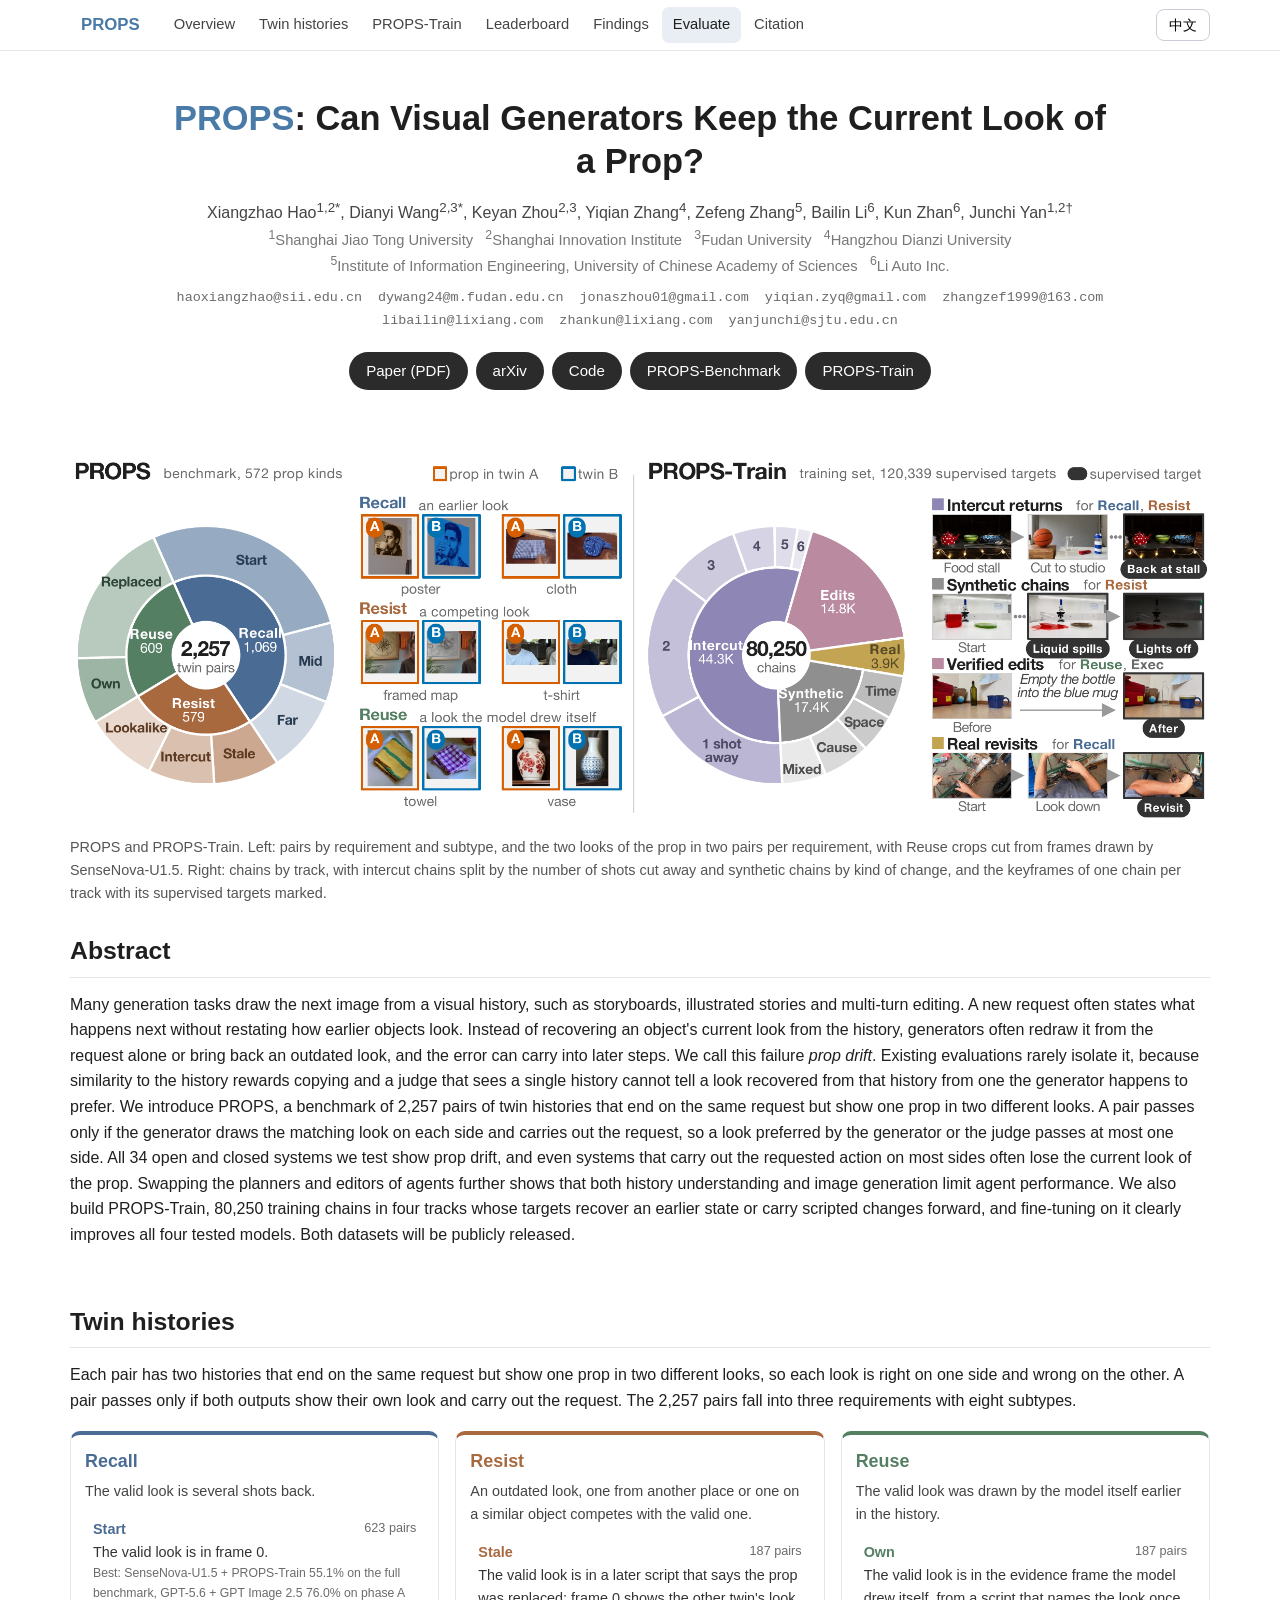
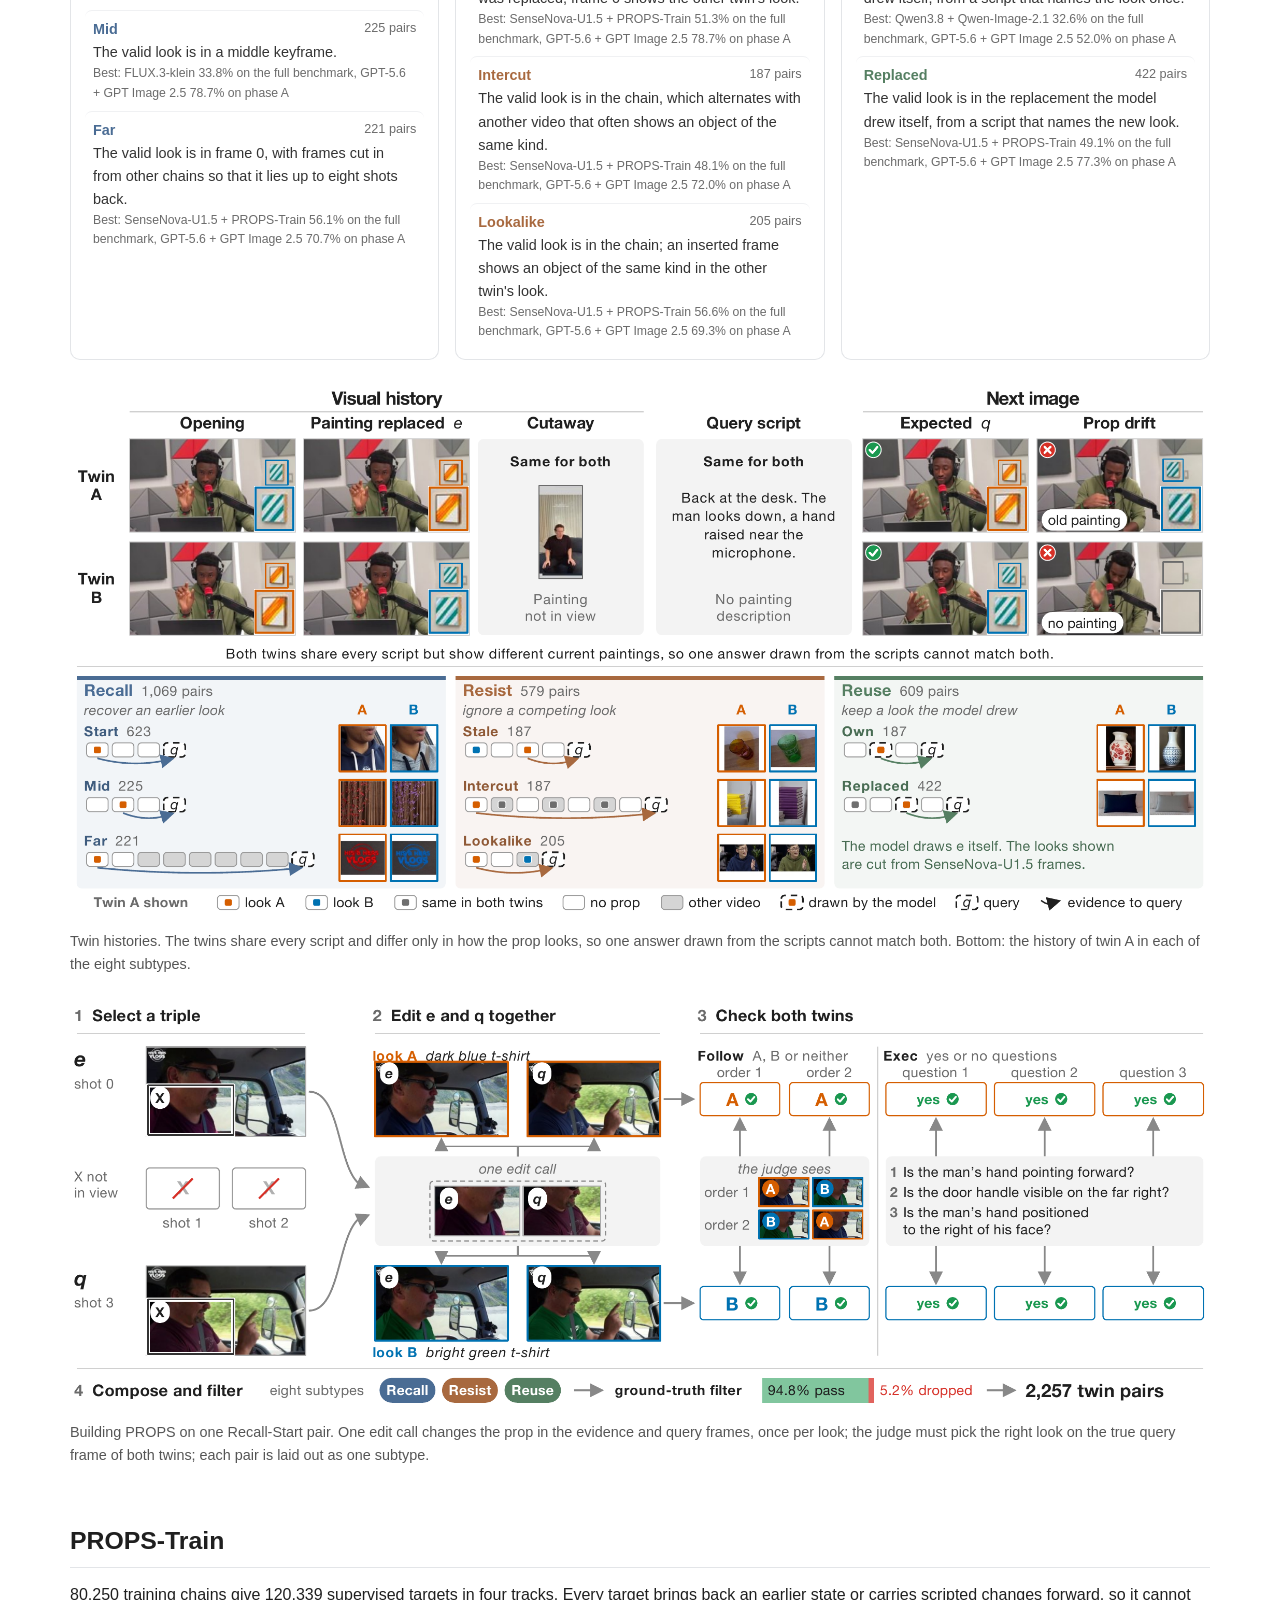
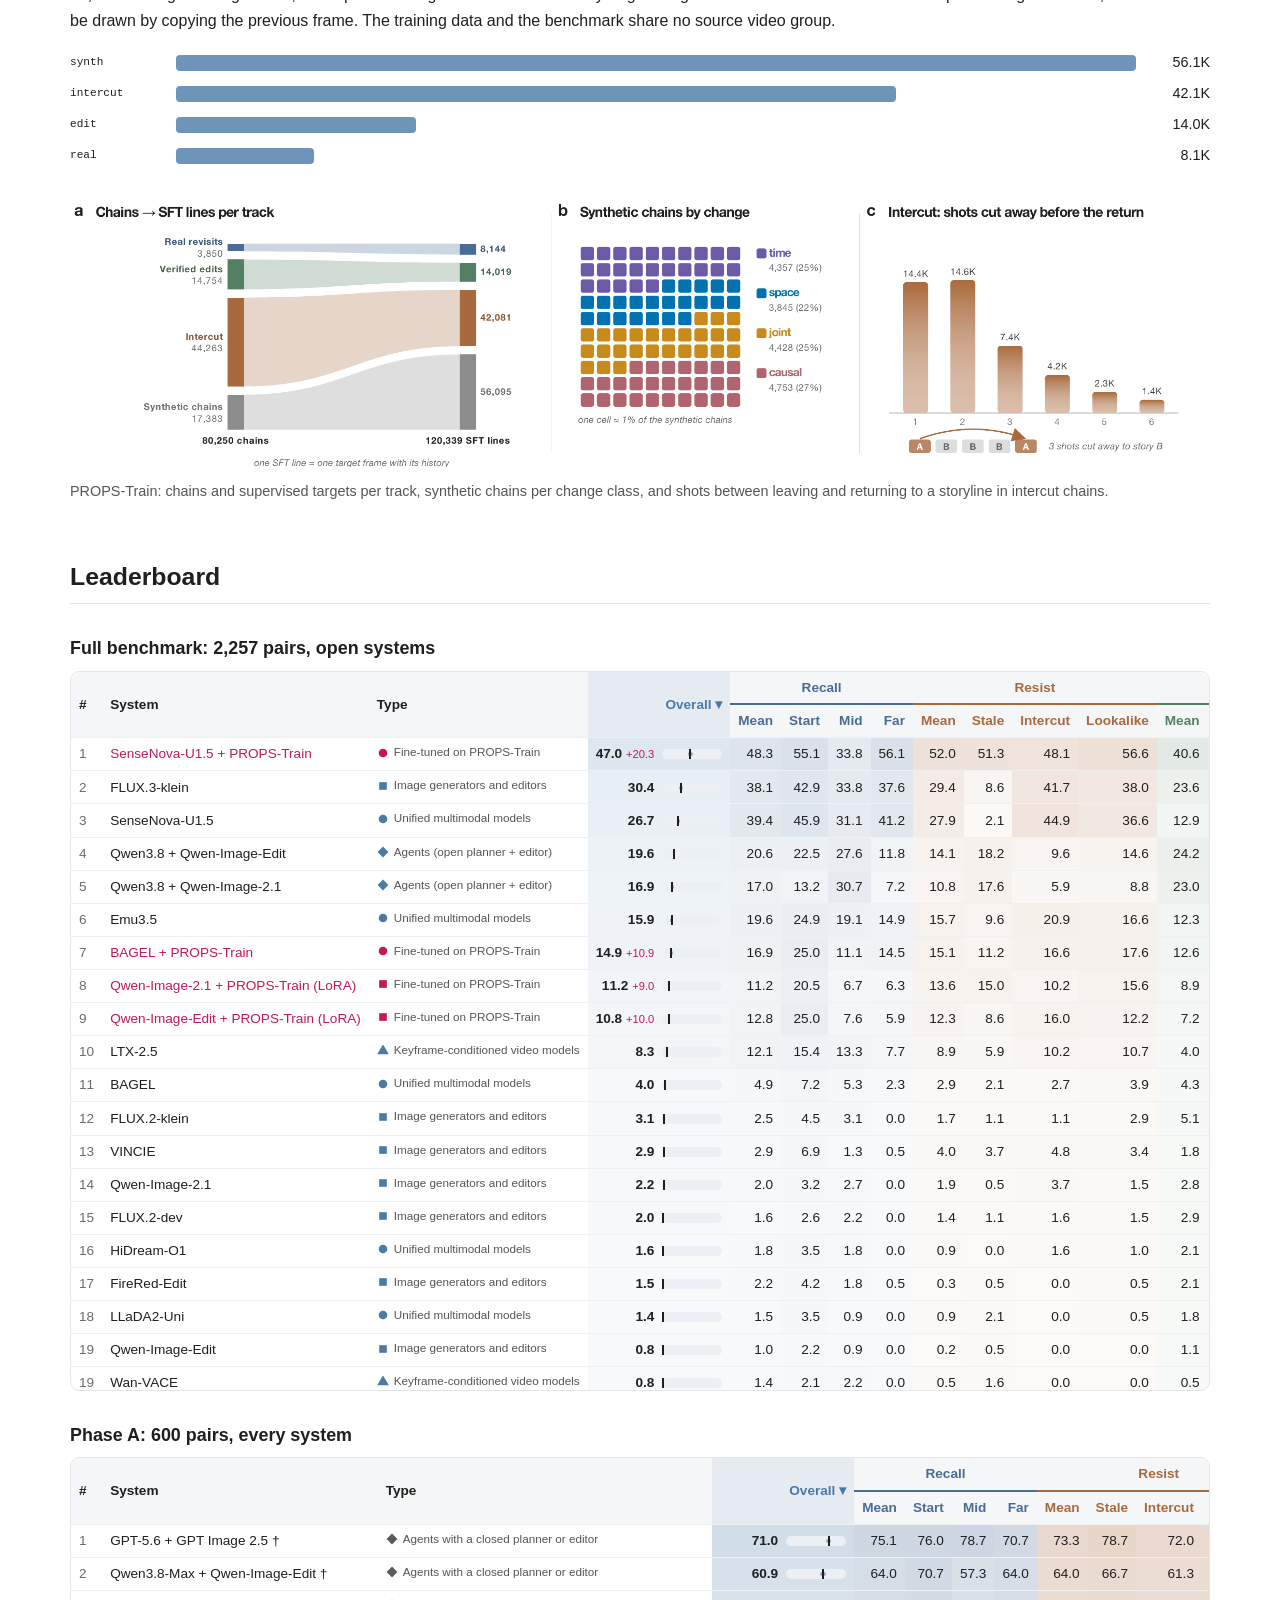
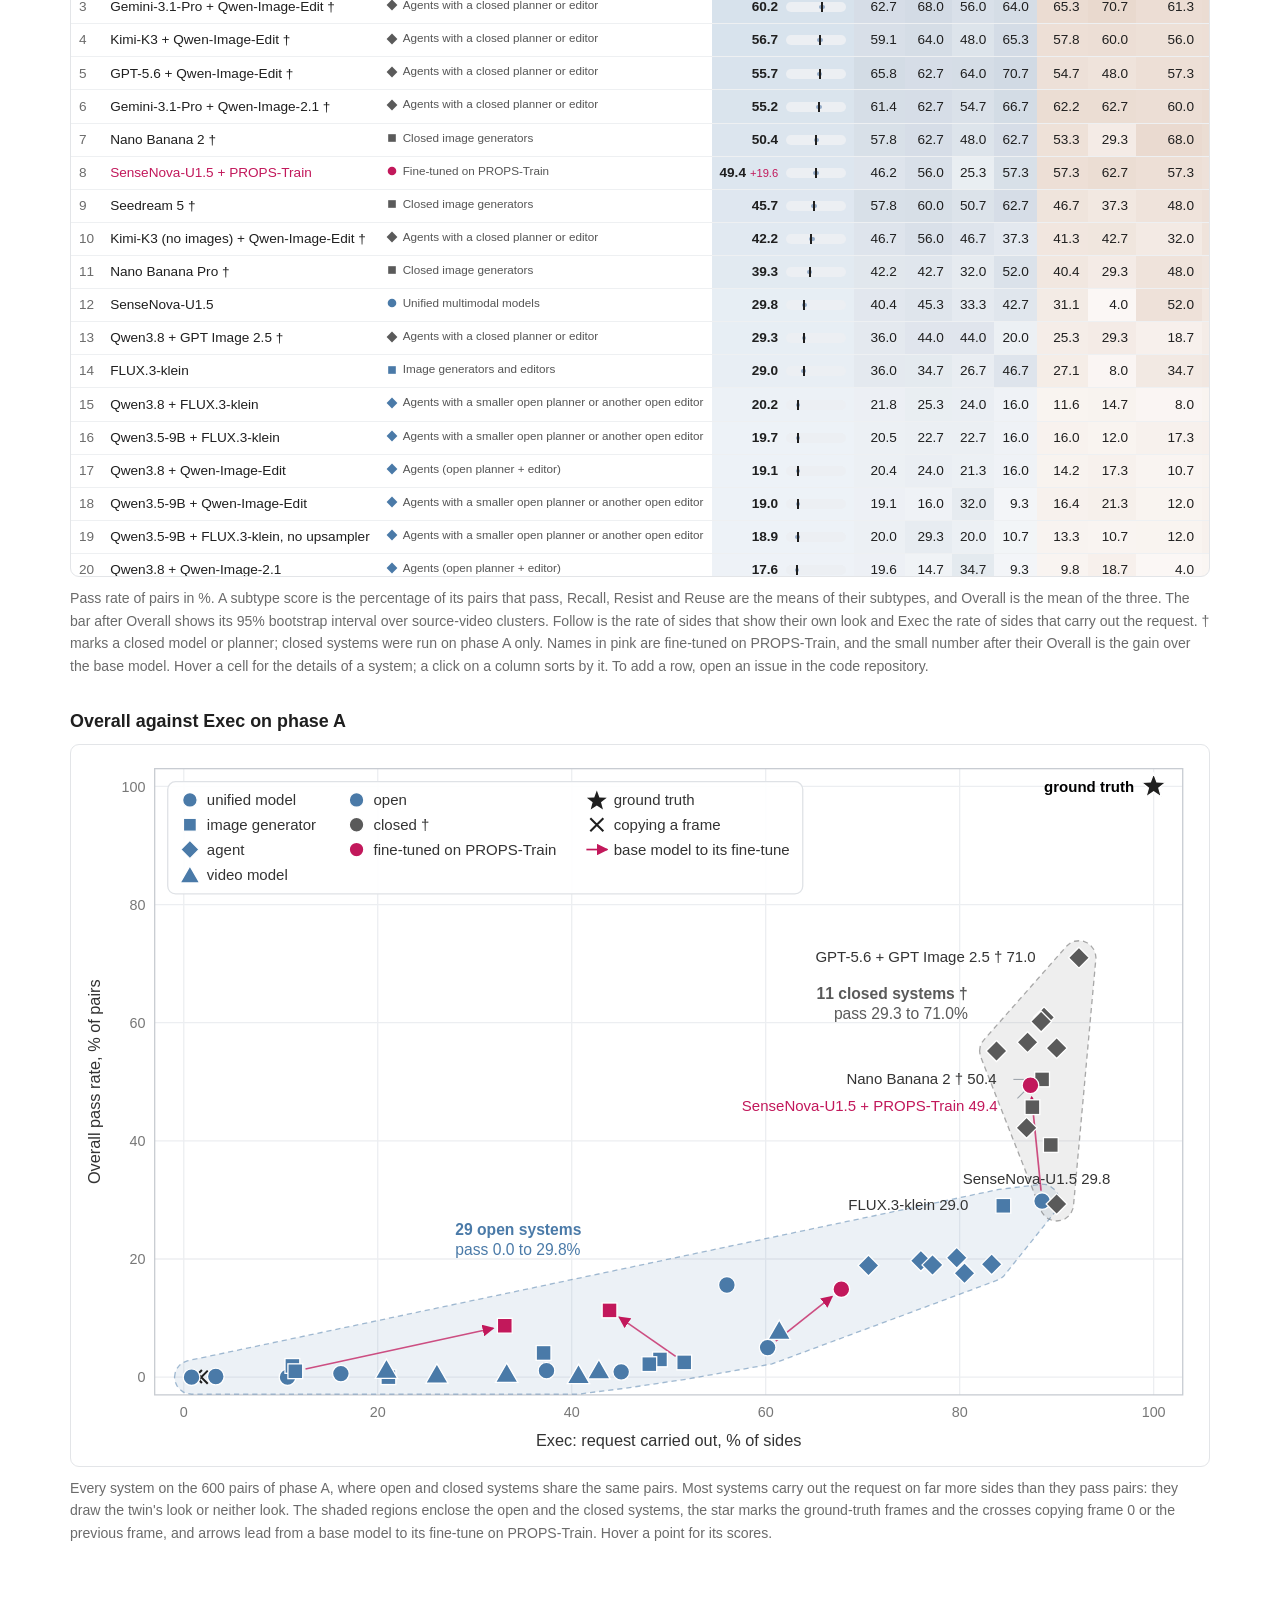
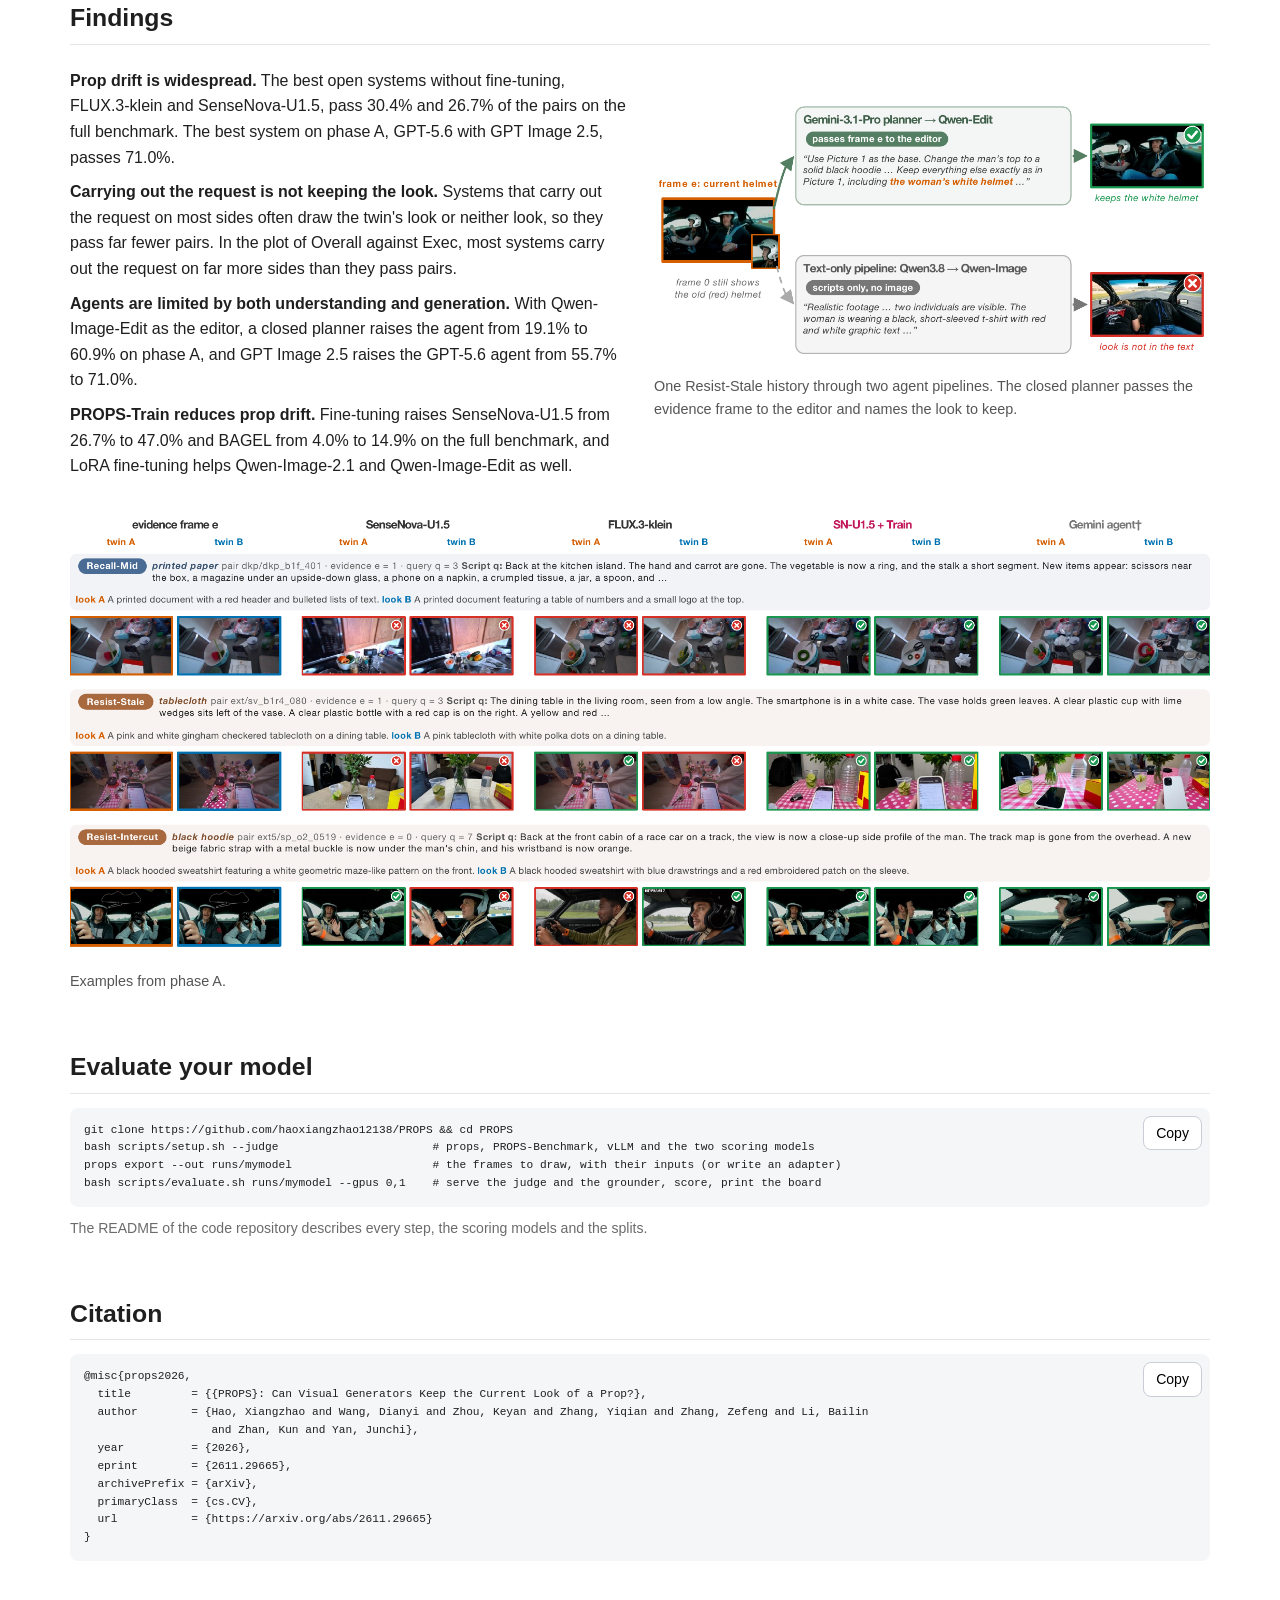
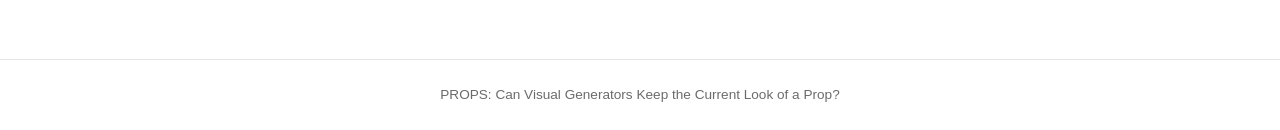
==== commit c9ea10fc: "Link the arXiv paper (2611.29665) Co-Authored-By: Claude Code <noreply@anthropic.com>" ====
--- a/index.html
+++ b/index.html
@@ -6,7 +6,7 @@
 <header class="hero"><h1><span>PROPS</span>: Can Visual Generators Keep the Current Look of a Prop?</h1>
 <div class="zh subtitle">视觉生成器能否保持道具的当前外观？</div>
 <div class="authors">Xiangzhao Hao<sup>1,2*</sup>, Dianyi Wang<sup>2,3*</sup>, Keyan Zhou<sup>2,3</sup>, Yiqian Zhang<sup>4</sup>, Zefeng Zhang<sup>5</sup>, Bailin Li<sup>6</sup>, Kun Zhan<sup>6</sup>, Junchi Yan<sup>1,2&dagger;</sup></div><div class="affil"><sup>1</sup>Shanghai Jiao Tong University &nbsp; <sup>2</sup>Shanghai Innovation Institute &nbsp; <sup>3</sup>Fudan University &nbsp; <sup>4</sup>Hangzhou Dianzi University<br><sup>5</sup>Institute of Information Engineering, University of Chinese Academy of Sciences &nbsp; <sup>6</sup>Li Auto Inc.</div>
-<div class="emails"><a href="mailto:haoxiangzhao@sii.edu.cn">haoxiangzhao@sii.edu.cn</a><a href="mailto:dywang24@m.fudan.edu.cn">dywang24@m.fudan.edu.cn</a><a href="mailto:jonaszhou01@gmail.com">jonaszhou01@gmail.com</a><a href="mailto:yiqian.zyq@gmail.com">yiqian.zyq@gmail.com</a><a href="mailto:zhangzef1999@163.com">zhangzef1999@163.com</a><a href="mailto:libailin@lixiang.com">libailin@lixiang.com</a><a href="mailto:zhankun@lixiang.com">zhankun@lixiang.com</a><a href="mailto:yanjunchi@sjtu.edu.cn">yanjunchi@sjtu.edu.cn</a></div><div class="btns"><a href="static/PROPS_arxiv.pdf"><span class="en">Paper (PDF)</span><span class="zh">论文 (PDF)</span></a><a class="off"><span class="en">arXiv (coming soon)</span><span class="zh">arXiv（即将上线）</span></a><a href="https://github.com/haoxiangzhao12138/PROPS"><span class="en">Code</span><span class="zh">代码</span></a><a href="https://huggingface.co/datasets/CUDAOUTOFMEMORY/PROPS-Benchmark"><span class="en">PROPS-Benchmark</span><span class="zh">PROPS-Benchmark</span></a><a href="https://huggingface.co/datasets/CUDAOUTOFMEMORY/PROPS-Train"><span class="en">PROPS-Train</span><span class="zh">PROPS-Train</span></a></div></header><main>
+<div class="emails"><a href="mailto:haoxiangzhao@sii.edu.cn">haoxiangzhao@sii.edu.cn</a><a href="mailto:dywang24@m.fudan.edu.cn">dywang24@m.fudan.edu.cn</a><a href="mailto:jonaszhou01@gmail.com">jonaszhou01@gmail.com</a><a href="mailto:yiqian.zyq@gmail.com">yiqian.zyq@gmail.com</a><a href="mailto:zhangzef1999@163.com">zhangzef1999@163.com</a><a href="mailto:libailin@lixiang.com">libailin@lixiang.com</a><a href="mailto:zhankun@lixiang.com">zhankun@lixiang.com</a><a href="mailto:yanjunchi@sjtu.edu.cn">yanjunchi@sjtu.edu.cn</a></div><div class="btns"><a href="https://arxiv.org/pdf/2611.29665"><span class="en">Paper (PDF)</span><span class="zh">论文 (PDF)</span></a><a href="https://arxiv.org/abs/2611.29665"><span class="en">arXiv</span><span class="zh">arXiv</span></a><a href="https://github.com/haoxiangzhao12138/PROPS"><span class="en">Code</span><span class="zh">代码</span></a><a href="https://huggingface.co/datasets/CUDAOUTOFMEMORY/PROPS-Benchmark"><span class="en">PROPS-Benchmark</span><span class="zh">PROPS-Benchmark</span></a><a href="https://huggingface.co/datasets/CUDAOUTOFMEMORY/PROPS-Train"><span class="en">PROPS-Train</span><span class="zh">PROPS-Train</span></a></div></header><main>
 <section id="overview"><figure><img src="static/overview.png" alt="overview" loading="lazy"><figcaption><span class="en">PROPS and PROPS-Train. Left: pairs by requirement and subtype, and the two looks of the prop in two pairs per requirement, with Reuse crops cut from frames drawn by SenseNova-U1.5. Right: chains by track, with intercut chains split by the number of shots cut away and synthetic chains by kind of change, and the keyframes of one chain per track with its supervised targets marked.</span><span class="zh">PROPS 与 PROPS-Train。左：按要求和子类统计的对数，以及每种要求下两个对中道具的两种外观，其中 Reuse 的裁图取自 SenseNova-U1.5 所画的帧。右：按轨道统计的链数，其中交切链按切走的镜头数细分，合成链按变化类型细分；以及每个轨道中一条链的关键帧，并标出其监督目标。</span></figcaption></figure>
 <h2><span class="en">Abstract</span><span class="zh">摘要</span></h2><p class="en">Many generation tasks draw the next image from a visual history, such as storyboards, illustrated stories and multi-turn editing. A new request often states what happens next without restating how earlier objects look. Instead of recovering an object&#x27;s current look from the history, generators often redraw it from the request alone or bring back an outdated look, and the error can carry into later steps. We call this failure <em>prop drift</em>. Existing evaluations rarely isolate it, because similarity to the history rewards copying and a judge that sees a single history cannot tell a look recovered from that history from one the generator happens to prefer. We introduce PROPS, a benchmark of 2,257 pairs of twin histories that end on the same request but show one prop in two different looks. A pair passes only if the generator draws the matching look on each side and carries out the request, so a look preferred by the generator or the judge passes at most one side. All 34 open and closed systems we test show prop drift, and even systems that carry out the requested action on most sides often lose the current look of the prop. Swapping the planners and editors of agents further shows that both history understanding and image generation limit agent performance. We also build PROPS-Train, 80,250 training chains in four tracks whose targets recover an earlier state or carry scripted changes forward, and fine-tuning on it clearly improves all four tested models. Both datasets will be publicly released.</p><p class="zh">许多生成任务要依据一段视觉历史画出下一张图像，例如分镜、图文故事和多轮编辑。新的请求往往只说接下来发生什么，不重述先前物体的样子。生成器常常不是从历史中找回物体的当前外观，而是只凭请求重画它，或带回一个过时的外观，错误可能延续到之后的步骤中。我们把这种失败称为 <em>prop drift</em>。现有评测很少单独考察它，因为与历史的相似度会奖励复制，而只看到一段历史的判官，无法区分从这段历史中找回的外观和生成器恰好偏好的外观。我们提出 PROPS，一个由 2,257 对孪生历史组成的基准，两条孪生历史结束于同一个请求，但把同一个道具呈现为两种不同的外观。只有生成器在每一侧都画出相应的外观并执行了请求，一对才算通过，因此生成器或判官偏好的外观最多只能通过一侧。我们测试的全部 34 个开源与闭源系统都出现了 prop drift，即使是在大多数侧上都能执行所请求动作的系统，也常常丢失道具的当前外观。替换 agent 的规划器和编辑器进一步表明，对历史的理解和图像生成都限制着 agent 的表现。我们还构建了 PROPS-Train，包含四个轨道共 80,250 条训练链，其目标要么找回先前的状态，要么把脚本写明的改动延续下去；在它上面微调使测试的四个模型都有明显提升。两个数据集都将公开发布。</p></section>
 <section id="twins"><h2><span class="en">Twin histories</span><span class="zh">孪生历史</span></h2>
@@ -46,10 +46,14 @@
 bash scripts/evaluate.sh runs/mymodel --gpus 0,1    # serve the judge and the grounder, score, print the board</pre></div>
 <p class="en" style="color:var(--mid);font-size:.88em">The README of the code repository describes every step, the scoring models and the splits.</p><p class="zh" style="color:var(--mid);font-size:.88em">代码仓库的 README 介绍了每一步、两个打分模型和各个划分。</p></section>
 <section id="citation"><h2><span class="en">Citation</span><span class="zh">引用</span></h2><div class="code"><button class="act"><span class="en">Copy</span><span class="zh">复制</span></button><pre>@misc{props2026,
-  title  = {{PROPS}: Can Visual Generators Keep the Current Look of a Prop?},
-  author = {Hao, Xiangzhao and Wang, Dianyi and Zhou, Keyan and Zhang, Yiqian and Zhang, Zefeng and Li, Bailin
-            and Zhan, Kun and Yan, Junchi},
-  year   = {2026}
+  title         = {{PROPS}: Can Visual Generators Keep the Current Look of a Prop?},
+  author        = {Hao, Xiangzhao and Wang, Dianyi and Zhou, Keyan and Zhang, Yiqian and Zhang, Zefeng and Li, Bailin
+                   and Zhan, Kun and Yan, Junchi},
+  year          = {2026},
+  eprint        = {2611.29665},
+  archivePrefix = {arXiv},
+  primaryClass  = {cs.CV},
+  url           = {https://arxiv.org/abs/2611.29665}
 }</pre></div></section></main>
 <footer>PROPS: Can Visual Generators Keep the Current Look of a Prop?</footer>
 <div id="tip"></div><div class="lightbox" id="lightbox"><img alt=""></div>
